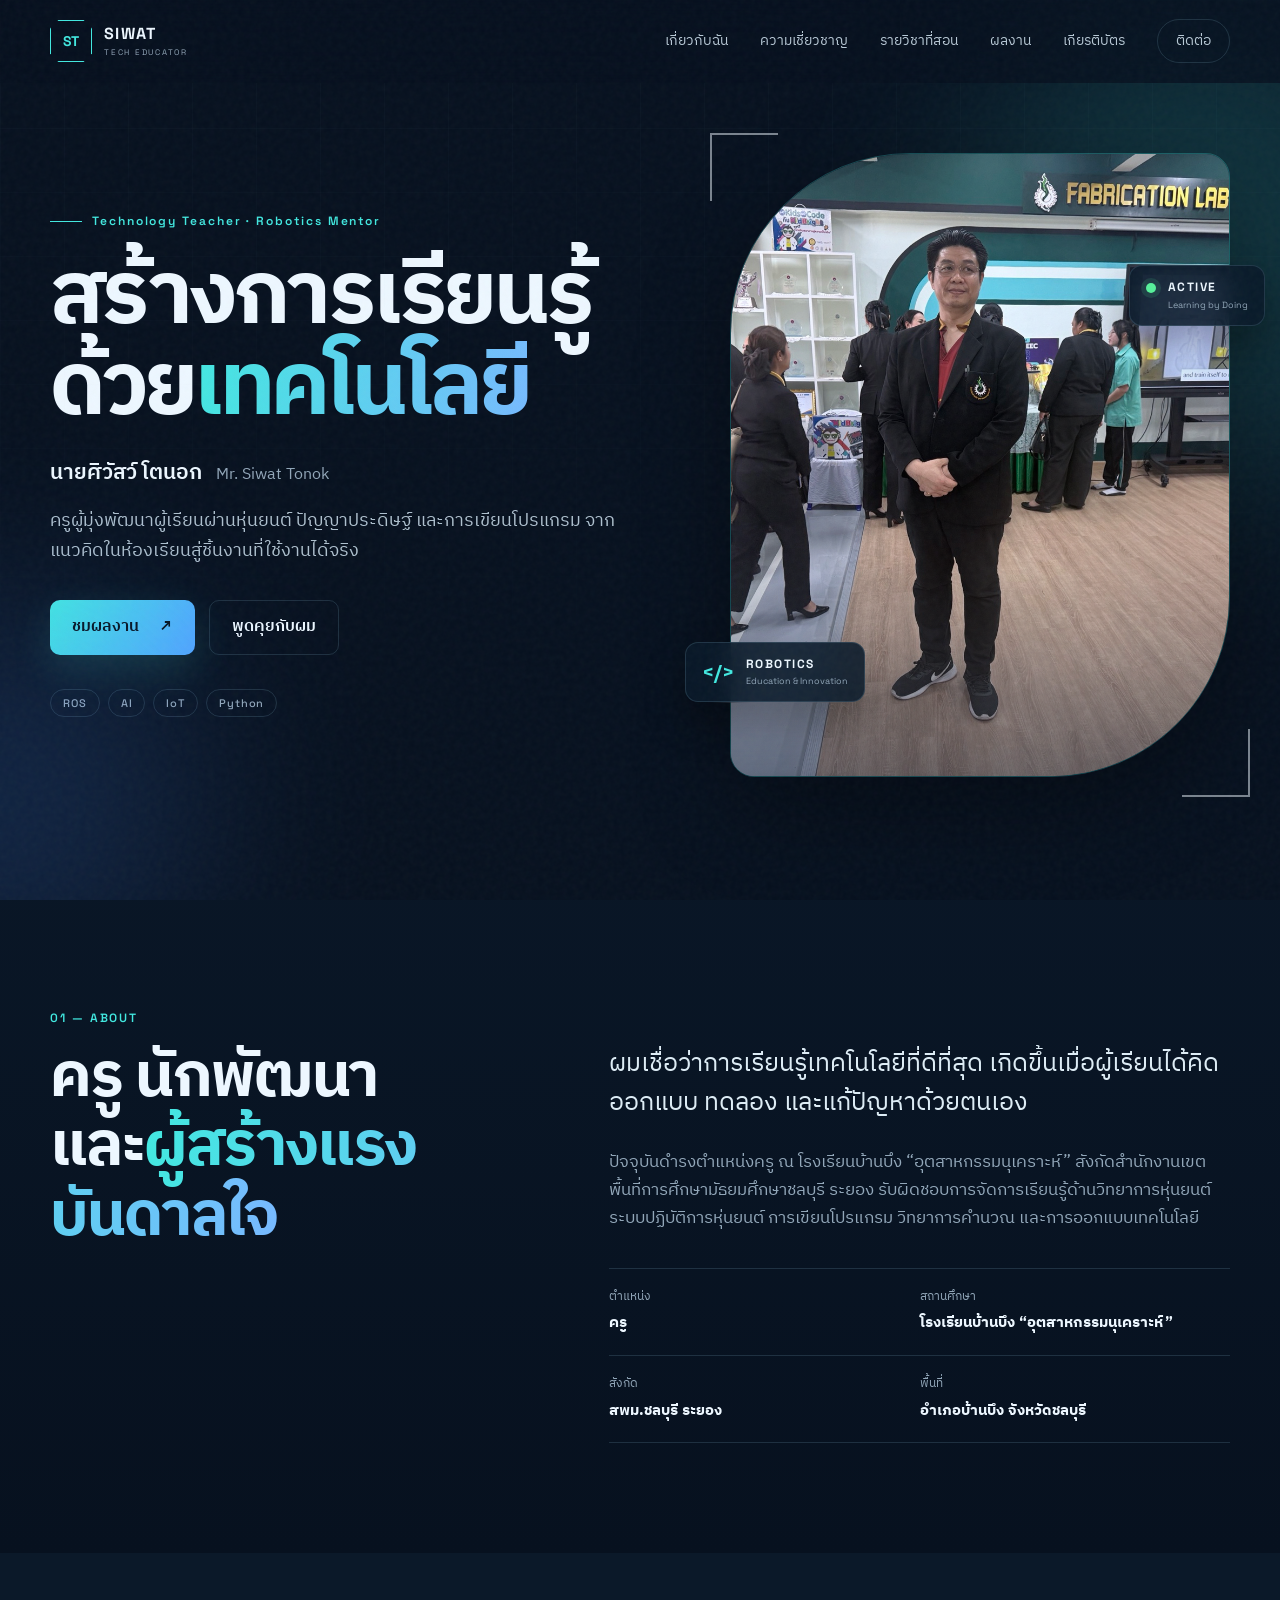
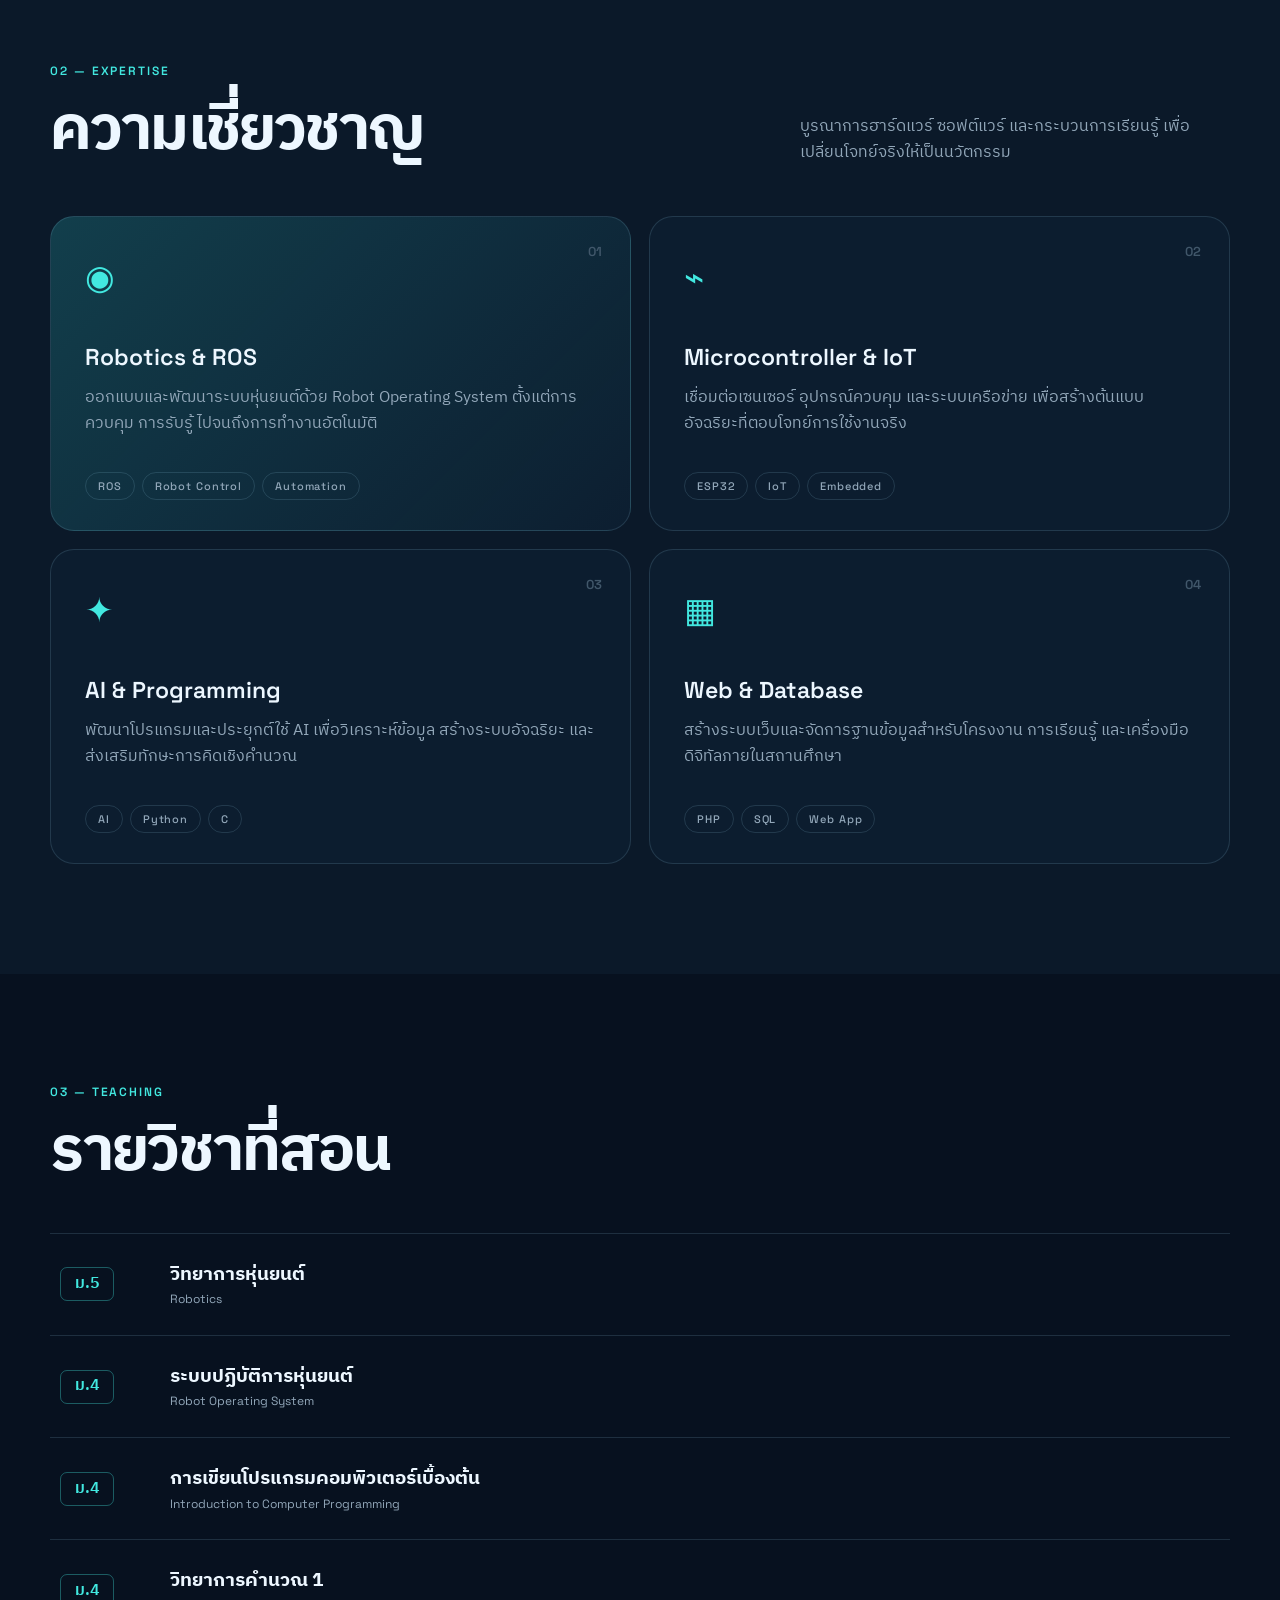
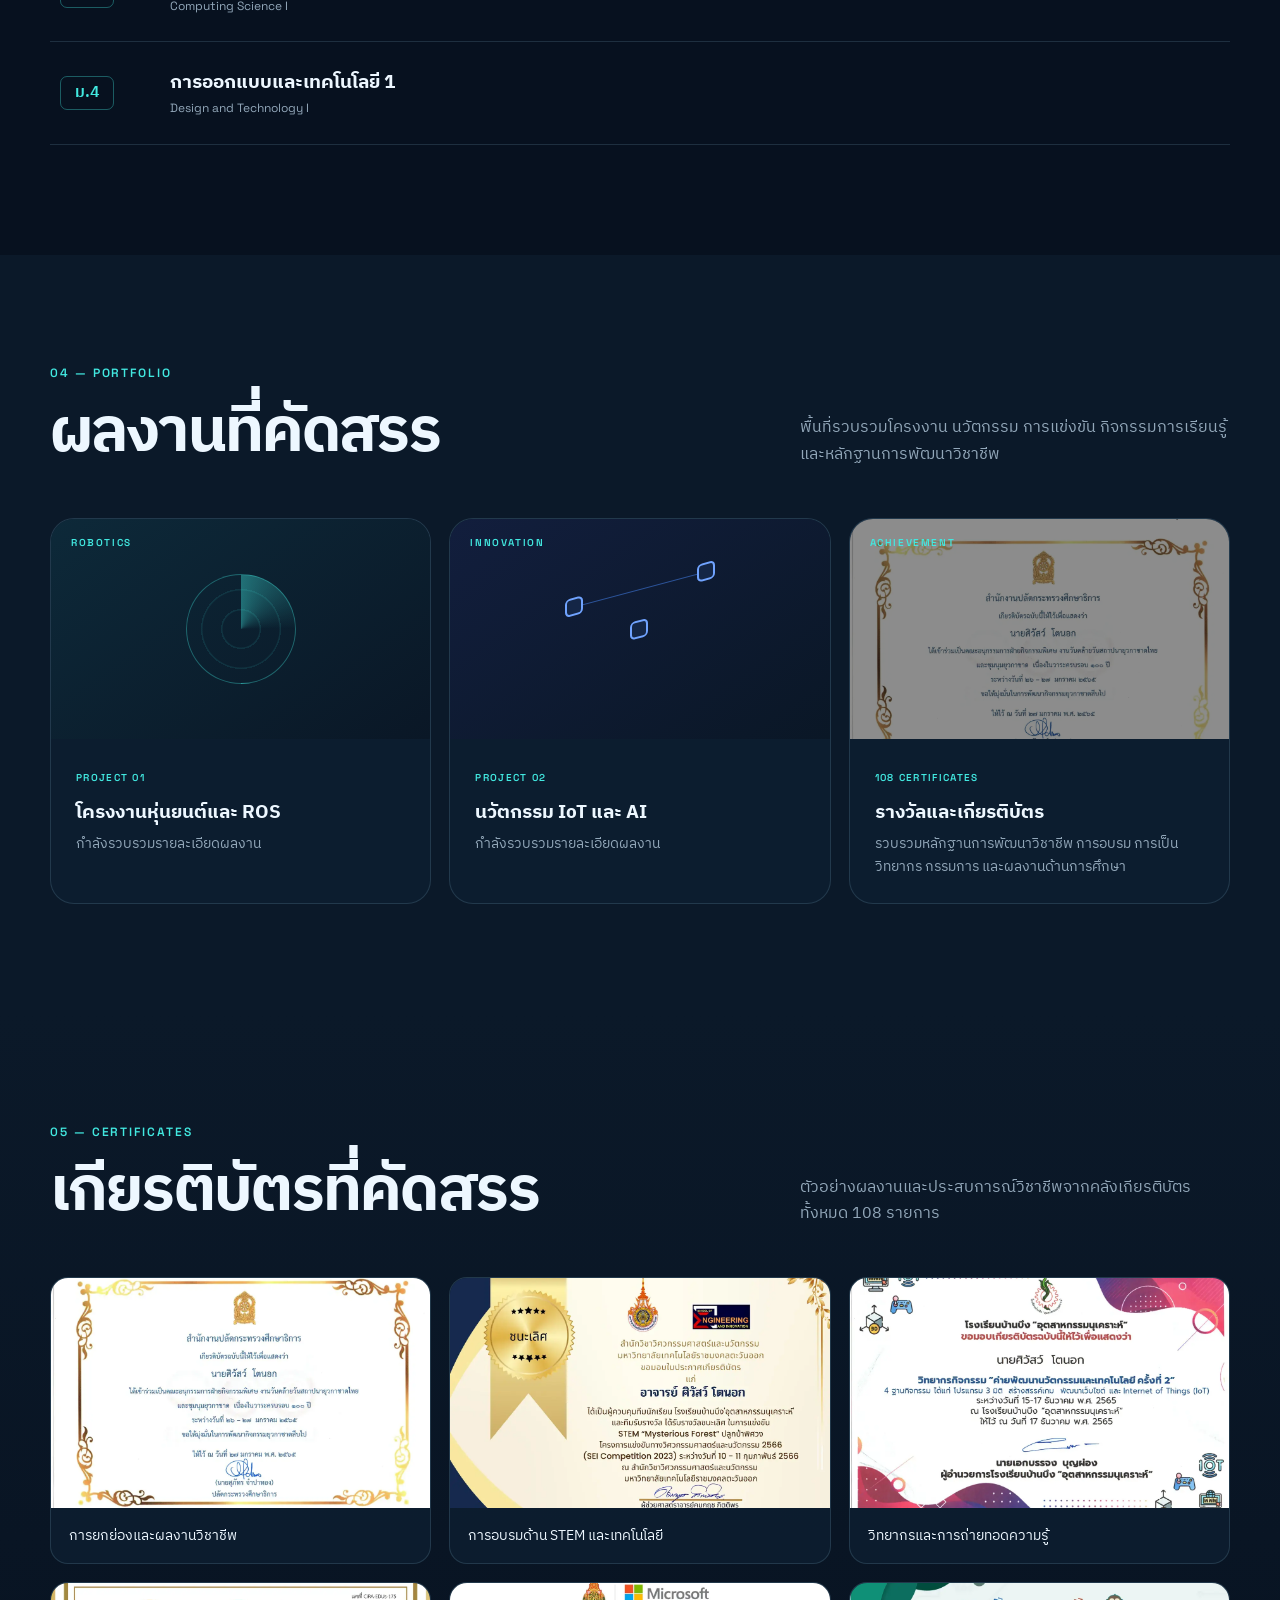
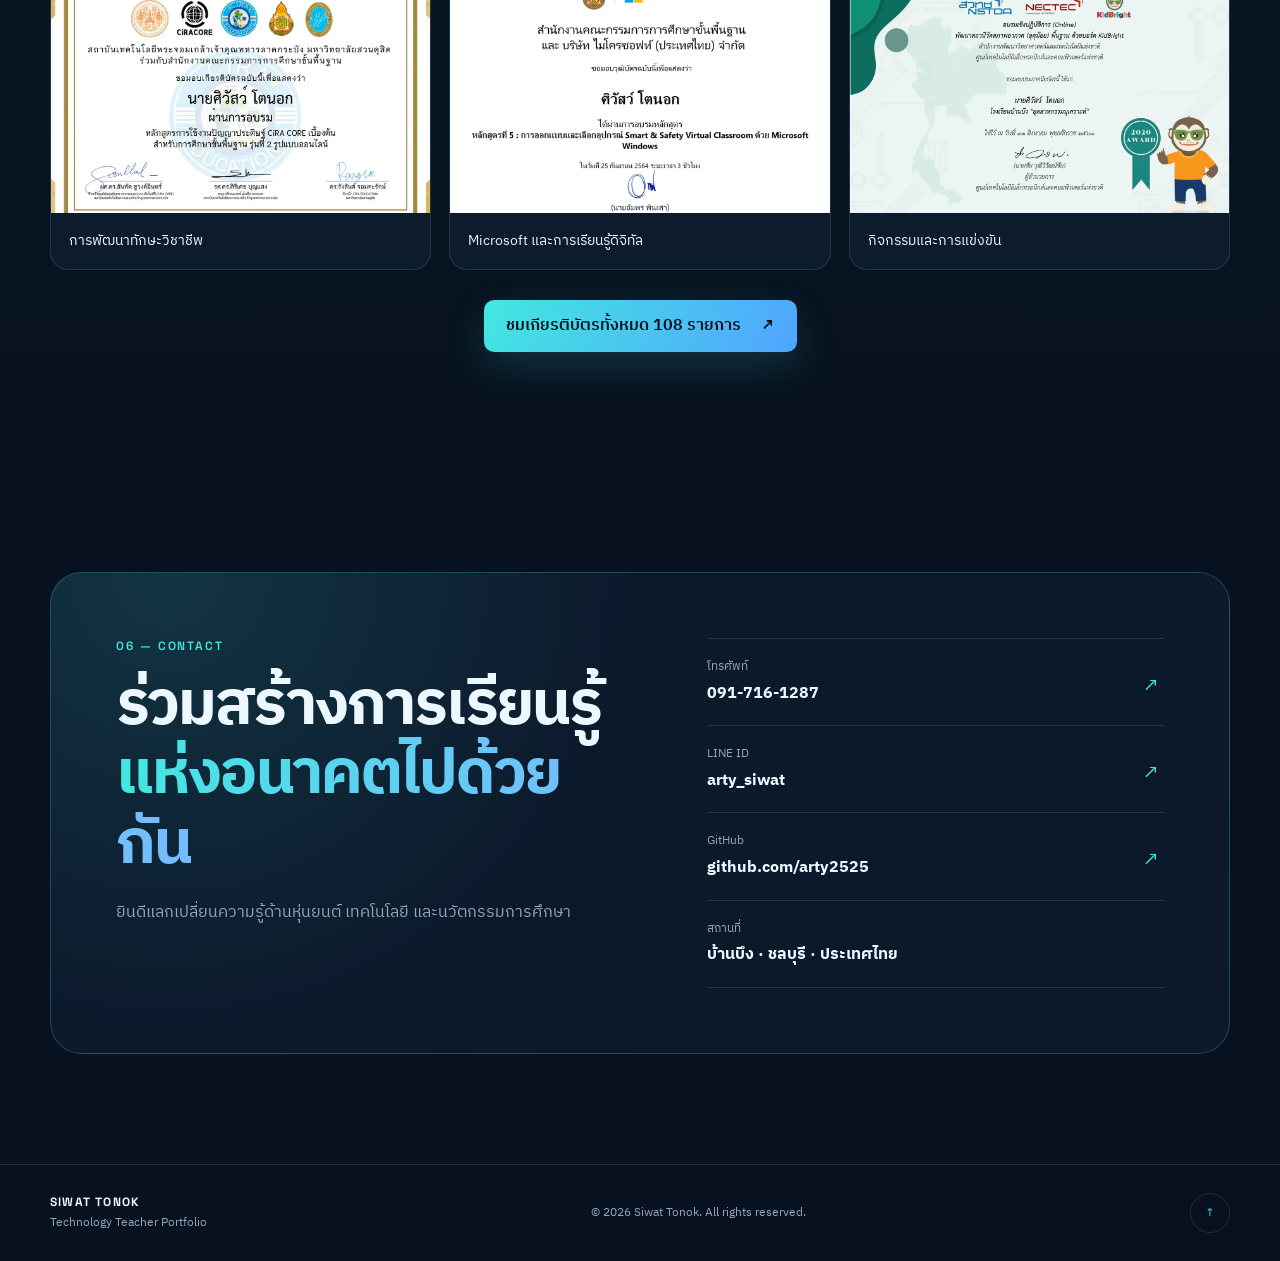
==== index.html @ 939eeabb "แก้ทิศทางเกียรติบัตรรายใบและล้างแคชภาพ" ====
<!doctype html>
<html lang="th">
<head>
  <meta charset="UTF-8">
  <meta name="viewport" content="width=device-width, initial-scale=1.0">
  <meta name="description" content="Portfolio ของนายศิวัสว์ โตนอก ครูผู้เชี่ยวชาญด้านหุ่นยนต์ ROS, Microcontroller, IoT, AI และ Programming">
  <meta name="theme-color" content="#07111f">
  <title>นายศิวัสว์ โตนอก | Technology Teacher Portfolio</title>
  <link rel="icon" href="assets/favicon.svg" type="image/svg+xml">
  <link rel="stylesheet" href="style.css">
</head>
<body>
  <div class="page-noise" aria-hidden="true"></div>
  <header class="site-header" id="top">
    <nav class="nav container" aria-label="เมนูหลัก">
      <a class="brand" href="#top" aria-label="กลับสู่ด้านบน">
        <span class="brand-mark">ST</span>
        <span class="brand-copy"><strong>SIWAT</strong><small>TECH EDUCATOR</small></span>
      </a>
      <button class="menu-toggle" type="button" aria-label="เปิดเมนู" aria-expanded="false">
        <span></span><span></span><span></span>
      </button>
      <div class="nav-links">
        <a href="#about">เกี่ยวกับฉัน</a>
        <a href="#expertise">ความเชี่ยวชาญ</a>
        <a href="#teaching">รายวิชาที่สอน</a>
        <a href="#portfolio">ผลงาน</a>
        <a href="#certificates">เกียรติบัตร</a>
        <a class="nav-cta" href="#contact">ติดต่อ</a>
      </div>
    </nav>
  </header>

  <main>
    <section class="hero section" aria-labelledby="hero-title">
      <div class="hero-grid" aria-hidden="true"></div>
      <div class="orb orb-one" aria-hidden="true"></div>
      <div class="orb orb-two" aria-hidden="true"></div>
      <div class="container hero-layout">
        <div class="hero-copy reveal">
          <p class="eyebrow"><span></span> Technology Teacher · Robotics Mentor</p>
          <h1 id="hero-title">สร้างการเรียนรู้<br>ด้วย<span class="gradient-text">เทคโนโลยี</span></h1>
          <p class="hero-name">นายศิวัสว์ โตนอก <span>Mr. Siwat Tonok</span></p>
          <p class="hero-intro">ครูผู้มุ่งพัฒนาผู้เรียนผ่านหุ่นยนต์ ปัญญาประดิษฐ์ และการเขียนโปรแกรม จากแนวคิดในห้องเรียนสู่ชิ้นงานที่ใช้งานได้จริง</p>
          <div class="hero-actions">
            <a class="button primary" href="#portfolio">ชมผลงาน <span>↗</span></a>
            <a class="button ghost" href="#contact">พูดคุยกับผม</a>
          </div>
          <div class="hero-tags" aria-label="ความเชี่ยวชาญเด่น">
            <span>ROS</span><span>AI</span><span>IoT</span><span>Python</span>
          </div>
        </div>

        <div class="portrait-wrap reveal">
          <div class="portrait-frame">
            <img src="assets/profile.jpeg" alt="นายศิวัสว์ โตนอก ในห้องปฏิบัติการ Fabrication Lab และ Coding Robot">
          </div>
          <div class="floating-card card-top"><span class="pulse"></span><strong>ACTIVE</strong><small>Learning by Doing</small></div>
          <div class="floating-card card-bottom"><span class="code-icon">&lt;/&gt;</span><div><strong>ROBOTICS</strong><small>Education & Innovation</small></div></div>
          <div class="corner corner-one"></div><div class="corner corner-two"></div>
        </div>
      </div>
    </section>

    <section class="about section" id="about">
      <div class="container about-layout">
        <div class="section-heading reveal">
          <p class="section-index">01 — ABOUT</p>
          <h2>ครู นักพัฒนา<br>และ<span class="gradient-text">ผู้สร้างแรงบันดาลใจ</span></h2>
        </div>
        <div class="about-content reveal">
          <p class="lead">ผมเชื่อว่าการเรียนรู้เทคโนโลยีที่ดีที่สุด เกิดขึ้นเมื่อผู้เรียนได้คิด ออกแบบ ทดลอง และแก้ปัญหาด้วยตนเอง</p>
          <p>ปัจจุบันดำรงตำแหน่งครู ณ โรงเรียนบ้านบึง “อุตสาหกรรมนุเคราะห์” สังกัดสำนักงานเขตพื้นที่การศึกษามัธยมศึกษาชลบุรี ระยอง รับผิดชอบการจัดการเรียนรู้ด้านวิทยาการหุ่นยนต์ ระบบปฏิบัติการหุ่นยนต์ การเขียนโปรแกรม วิทยาการคำนวณ และการออกแบบเทคโนโลยี</p>
          <div class="info-grid">
            <div><span>ตำแหน่ง</span><strong>ครู</strong></div>
            <div><span>สถานศึกษา</span><strong>โรงเรียนบ้านบึง “อุตสาหกรรมนุเคราะห์”</strong></div>
            <div><span>สังกัด</span><strong>สพม.ชลบุรี ระยอง</strong></div>
            <div><span>พื้นที่</span><strong>อำเภอบ้านบึง จังหวัดชลบุรี</strong></div>
          </div>
        </div>
      </div>
    </section>

    <section class="expertise section" id="expertise">
      <div class="container">
        <div class="section-heading horizontal reveal">
          <div><p class="section-index">02 — EXPERTISE</p><h2>ความเชี่ยวชาญ</h2></div>
          <p>บูรณาการฮาร์ดแวร์ ซอฟต์แวร์ และกระบวนการเรียนรู้ เพื่อเปลี่ยนโจทย์จริงให้เป็นนวัตกรรม</p>
        </div>
        <div class="skill-grid">
          <article class="skill-card featured reveal"><span class="skill-number">01</span><div class="skill-symbol">◉</div><h3>Robotics & ROS</h3><p>ออกแบบและพัฒนาระบบหุ่นยนต์ด้วย Robot Operating System ตั้งแต่การควบคุม การรับรู้ ไปจนถึงการทำงานอัตโนมัติ</p><div class="skill-list"><span>ROS</span><span>Robot Control</span><span>Automation</span></div></article>
          <article class="skill-card reveal"><span class="skill-number">02</span><div class="skill-symbol">⌁</div><h3>Microcontroller & IoT</h3><p>เชื่อมต่อเซนเซอร์ อุปกรณ์ควบคุม และระบบเครือข่าย เพื่อสร้างต้นแบบอัจฉริยะที่ตอบโจทย์การใช้งานจริง</p><div class="skill-list"><span>ESP32</span><span>IoT</span><span>Embedded</span></div></article>
          <article class="skill-card reveal"><span class="skill-number">03</span><div class="skill-symbol">✦</div><h3>AI & Programming</h3><p>พัฒนาโปรแกรมและประยุกต์ใช้ AI เพื่อวิเคราะห์ข้อมูล สร้างระบบอัจฉริยะ และส่งเสริมทักษะการคิดเชิงคำนวณ</p><div class="skill-list"><span>AI</span><span>Python</span><span>C</span></div></article>
          <article class="skill-card reveal"><span class="skill-number">04</span><div class="skill-symbol">▦</div><h3>Web & Database</h3><p>สร้างระบบเว็บและจัดการฐานข้อมูลสำหรับโครงงาน การเรียนรู้ และเครื่องมือดิจิทัลภายในสถานศึกษา</p><div class="skill-list"><span>PHP</span><span>SQL</span><span>Web App</span></div></article>
        </div>
      </div>
    </section>

    <section class="teaching section" id="teaching">
      <div class="container">
        <div class="section-heading reveal"><p class="section-index">03 — TEACHING</p><h2>รายวิชาที่สอน</h2></div>
        <div class="course-list">
          <article class="course reveal"><span class="course-level">ม.5</span><div><h3>วิทยาการหุ่นยนต์</h3><p>Robotics</p></div><span class="course-arrow">↗</span></article>
          <article class="course reveal"><span class="course-level">ม.4</span><div><h3>ระบบปฏิบัติการหุ่นยนต์</h3><p>Robot Operating System</p></div><span class="course-arrow">↗</span></article>
          <article class="course reveal"><span class="course-level">ม.4</span><div><h3>การเขียนโปรแกรมคอมพิวเตอร์เบื้องต้น</h3><p>Introduction to Computer Programming</p></div><span class="course-arrow">↗</span></article>
          <article class="course reveal"><span class="course-level">ม.4</span><div><h3>วิทยาการคำนวณ 1</h3><p>Computing Science I</p></div><span class="course-arrow">↗</span></article>
          <article class="course reveal"><span class="course-level">ม.4</span><div><h3>การออกแบบและเทคโนโลยี 1</h3><p>Design and Technology I</p></div><span class="course-arrow">↗</span></article>
        </div>
      </div>
    </section>

    <section class="portfolio section" id="portfolio">
      <div class="container">
        <div class="section-heading horizontal reveal">
          <div><p class="section-index">04 — PORTFOLIO</p><h2>ผลงานที่คัดสรร</h2></div>
          <p>พื้นที่รวบรวมโครงงาน นวัตกรรม การแข่งขัน กิจกรรมการเรียนรู้ และหลักฐานการพัฒนาวิชาชีพ</p>
        </div>
        <div class="placeholder-grid">
          <article class="project-placeholder reveal"><div class="placeholder-visual"><span>ROBOTICS</span><div class="radar"></div></div><div class="project-meta"><span>PROJECT 01</span><h3>โครงงานหุ่นยนต์และ ROS</h3><p>กำลังรวบรวมรายละเอียดผลงาน</p></div></article>
          <article class="project-placeholder reveal"><div class="placeholder-visual visual-two"><span>INNOVATION</span><div class="nodes"><i></i><i></i><i></i></div></div><div class="project-meta"><span>PROJECT 02</span><h3>นวัตกรรม IoT และ AI</h3><p>กำลังรวบรวมรายละเอียดผลงาน</p></div></article>
          <a class="project-placeholder certificate-project reveal" href="certificates.html"><div class="placeholder-visual visual-three"><img src="assets/certificates/cert-001.webp?v=20260915-2" alt="ตัวอย่างเกียรติบัตรของนายศิวัสว์ โตนอก"><span>ACHIEVEMENT</span></div><div class="project-meta"><span>108 CERTIFICATES</span><h3>รางวัลและเกียรติบัตร</h3><p>รวบรวมหลักฐานการพัฒนาวิชาชีพ การอบรม การเป็นวิทยากร กรรมการ และผลงานด้านการศึกษา</p></div></a>
        </div>
      </div>
    </section>

    <section class="cert-preview section" id="certificates">
      <div class="container">
        <div class="section-heading horizontal reveal">
          <div><p class="section-index">05 — CERTIFICATES</p><h2>เกียรติบัตรที่คัดสรร</h2></div>
          <p>ตัวอย่างผลงานและประสบการณ์วิชาชีพจากคลังเกียรติบัตรทั้งหมด 108 รายการ</p>
        </div>
        <div class="cert-preview-grid">
          <a class="cert-preview-card reveal" href="certificates.html#cert-001"><img src="assets/certificates/cert-001.webp?v=20260915-2" loading="lazy" alt="เกียรติบัตรรายการที่ 1"><span>การยกย่องและผลงานวิชาชีพ</span></a>
          <a class="cert-preview-card reveal" href="certificates.html#cert-014"><img src="assets/certificates/cert-014.webp?v=20260915-2" loading="lazy" alt="เกียรติบัตรรายการที่ 14"><span>การอบรมด้าน STEM และเทคโนโลยี</span></a>
          <a class="cert-preview-card reveal" href="certificates.html#cert-018"><img src="assets/certificates/cert-018.webp?v=20260915-2" loading="lazy" alt="เกียรติบัตรรายการที่ 18"><span>วิทยากรและการถ่ายทอดความรู้</span></a>
          <a class="cert-preview-card reveal" href="certificates.html#cert-028"><img src="assets/certificates/cert-028.webp?v=20260915-2" loading="lazy" alt="เกียรติบัตรรายการที่ 28"><span>การพัฒนาทักษะวิชาชีพ</span></a>
          <a class="cert-preview-card reveal" href="certificates.html#cert-040"><img src="assets/certificates/cert-040.webp?v=20260915-2" loading="lazy" alt="เกียรติบัตรรายการที่ 40"><span>Microsoft และการเรียนรู้ดิจิทัล</span></a>
          <a class="cert-preview-card reveal" href="certificates.html#cert-067"><img src="assets/certificates/cert-067.webp?v=20260915-2" loading="lazy" alt="เกียรติบัตรรายการที่ 67"><span>กิจกรรมและการแข่งขัน</span></a>
        </div>
        <div class="cert-preview-action reveal"><a class="button primary" href="certificates.html">ชมเกียรติบัตรทั้งหมด 108 รายการ <span>↗</span></a></div>
      </div>
    </section>

    <section class="contact section" id="contact">
      <div class="container contact-card reveal">
        <div class="contact-copy"><p class="section-index">06 — CONTACT</p><h2>ร่วมสร้างการเรียนรู้<br><span class="gradient-text">แห่งอนาคตไปด้วยกัน</span></h2><p>ยินดีแลกเปลี่ยนความรู้ด้านหุ่นยนต์ เทคโนโลยี และนวัตกรรมการศึกษา</p></div>
        <div class="contact-links">
          <a href="tel:+66917161287"><span>โทรศัพท์</span><strong>091-716-1287</strong><i>↗</i></a>
          <a href="https://line.me/ti/p/~arty_siwat" target="_blank" rel="noopener"><span>LINE ID</span><strong>arty_siwat</strong><i>↗</i></a>
          <a href="https://github.com/arty2525" target="_blank" rel="noopener"><span>GitHub</span><strong>github.com/arty2525</strong><i>↗</i></a>
          <div class="location"><span>สถานที่</span><strong>บ้านบึง · ชลบุรี · ประเทศไทย</strong></div>
        </div>
      </div>
    </section>
  </main>

  <footer>
    <div class="container footer-content"><div><strong>SIWAT TONOK</strong><span>Technology Teacher Portfolio</span></div><p>© <span id="year"></span> Siwat Tonok. All rights reserved.</p><a href="#top" aria-label="กลับสู่ด้านบน">↑</a></div>
  </footer>
  <script src="script.js"></script>
</body>
</html>
---- style.css ----
@import url('https://fonts.googleapis.com/css2?family=IBM+Plex+Sans+Thai:wght@300;400;500;600;700&family=Space+Grotesk:wght@500;600;700&display=swap');

:root{--bg:#07111f;--bg-soft:#0b1929;--panel:#0e2033;--text:#edf7ff;--muted:#92a7b9;--cyan:#42e8e0;--blue:#4b8cff;--line:rgba(151,205,229,.16);--max:1180px;--radius:24px}
*{box-sizing:border-box;margin:0;padding:0}html{scroll-behavior:smooth;scroll-padding-top:90px}body{font-family:"IBM Plex Sans Thai",sans-serif;background:var(--bg);color:var(--text);line-height:1.65;overflow-x:hidden}a{color:inherit;text-decoration:none}img{max-width:100%;display:block}.container{width:min(calc(100% - 40px),var(--max));margin-inline:auto}.section{padding:110px 0;position:relative}.page-noise{position:fixed;inset:0;pointer-events:none;opacity:.035;z-index:20;background-image:url("data:image/svg+xml,%3Csvg viewBox='0 0 180 180' xmlns='http://www.w3.org/2000/svg'%3E%3Cfilter id='n'%3E%3CfeTurbulence type='fractalNoise' baseFrequency='.85' numOctaves='3' stitchTiles='stitch'/%3E%3C/filter%3E%3Crect width='100%25' height='100%25' filter='url(%23n)'/%3E%3C/svg%3E")}
.site-header{position:fixed;inset:0 0 auto;z-index:10;background:rgba(7,17,31,.76);backdrop-filter:blur(18px);border-bottom:1px solid transparent;transition:.3s}.site-header.scrolled{border-color:var(--line);box-shadow:0 10px 40px rgba(0,0,0,.18)}.nav{height:82px;display:flex;align-items:center;justify-content:space-between}.brand{display:flex;align-items:center;gap:12px}.brand-mark{display:grid;place-items:center;width:42px;height:42px;border:1px solid var(--cyan);clip-path:polygon(20% 0,80% 0,100% 20%,100% 80%,80% 100%,20% 100%,0 80%,0 20%);font:700 14px "Space Grotesk";color:var(--cyan)}.brand-copy{display:flex;flex-direction:column;font-family:"Space Grotesk";line-height:1.05;letter-spacing:.08em}.brand-copy small{font-size:8px;color:var(--muted);letter-spacing:.22em;margin-top:5px}.nav-links{display:flex;align-items:center;gap:32px;font-size:14px}.nav-links a{color:#b8c9d6;transition:.25s}.nav-links a:hover{color:var(--cyan)}.nav-cta{border:1px solid var(--line);padding:9px 18px;border-radius:999px}.menu-toggle{display:none;background:none;border:0;width:40px;height:40px;padding:8px;cursor:pointer}.menu-toggle span{display:block;height:2px;background:var(--text);margin:5px;transition:.25s}
.hero{min-height:100vh;display:flex;align-items:center;padding-top:140px;overflow:hidden}.hero-grid{position:absolute;inset:0;opacity:.16;background-image:linear-gradient(var(--line) 1px,transparent 1px),linear-gradient(90deg,var(--line) 1px,transparent 1px);background-size:64px 64px;mask-image:linear-gradient(to bottom,#000,transparent 85%)}.orb{position:absolute;border-radius:50%;filter:blur(100px);opacity:.16}.orb-one{width:480px;height:480px;background:var(--cyan);right:-170px;top:0}.orb-two{width:400px;height:400px;background:var(--blue);left:-200px;bottom:-100px}.hero-layout{display:grid;grid-template-columns:1.05fr .95fr;align-items:center;gap:80px}.eyebrow,.section-index{font:600 12px "Space Grotesk";letter-spacing:.16em;color:var(--cyan)}.eyebrow{display:flex;align-items:center;gap:10px;margin-bottom:24px}.eyebrow span{width:32px;height:1px;background:var(--cyan)}h1{font-size:clamp(48px,7vw,88px);line-height:1.03;letter-spacing:-.04em;margin-bottom:22px}h2{font-size:clamp(36px,5vw,62px);line-height:1.12;letter-spacing:-.03em}.gradient-text{background:linear-gradient(100deg,var(--cyan),#78b9ff);-webkit-background-clip:text;background-clip:text;color:transparent}.hero-name{font-size:21px;font-weight:600;margin-bottom:16px}.hero-name span{color:var(--muted);font-weight:400;font-size:16px;margin-left:9px}.hero-intro{max-width:610px;color:#afc1cf;font-size:18px}.hero-actions{display:flex;gap:14px;margin:34px 0}.button{display:inline-flex;align-items:center;justify-content:center;gap:20px;padding:13px 22px;border-radius:10px;font-weight:600;transition:.25s}.button.primary{background:linear-gradient(120deg,var(--cyan),#51a4ff);color:#04111c;box-shadow:0 14px 40px rgba(66,232,224,.16)}.button.primary:hover{transform:translateY(-2px);box-shadow:0 18px 48px rgba(66,232,224,.25)}.button.ghost{border:1px solid var(--line)}.button.ghost:hover{border-color:var(--cyan);color:var(--cyan)}.hero-tags{display:flex;gap:8px;flex-wrap:wrap}.hero-tags span,.skill-list span{border:1px solid var(--line);border-radius:999px;color:var(--muted);font:500 11px "Space Grotesk";letter-spacing:.08em;padding:6px 12px}.portrait-wrap{position:relative;width:min(100%,500px);justify-self:end}.portrait-frame{position:relative;border-radius:180px 24px 180px 24px;overflow:hidden;border:1px solid rgba(66,232,224,.25);box-shadow:0 30px 90px rgba(0,0,0,.35)}.portrait-frame:after{content:"";position:absolute;inset:0;background:linear-gradient(180deg,transparent 55%,rgba(7,17,31,.55))}.portrait-frame img{width:100%;aspect-ratio:4/5;object-fit:cover;object-position:54% center}.floating-card{position:absolute;background:rgba(10,26,42,.88);backdrop-filter:blur(12px);border:1px solid var(--line);padding:12px 16px;border-radius:13px;box-shadow:0 20px 40px rgba(0,0,0,.3);font-family:"Space Grotesk"}.floating-card strong,.floating-card small{display:block}.floating-card strong{font-size:12px;letter-spacing:.12em}.floating-card small{font-size:9px;color:var(--muted)}.card-top{top:18%;right:-35px;padding-left:38px}.pulse{position:absolute;left:16px;top:17px;width:10px;height:10px;border-radius:50%;background:#56f19a;box-shadow:0 0 0 5px rgba(86,241,154,.12)}.card-bottom{bottom:12%;left:-45px;display:flex;align-items:center;gap:12px}.code-icon{color:var(--cyan);font:700 20px "Space Grotesk"}.corner{position:absolute;width:68px;height:68px;border-color:var(--cyan);opacity:.5}.corner-one{left:-20px;top:-20px;border-left:2px solid;border-top:2px solid}.corner-two{right:-20px;bottom:-20px;border-right:2px solid;border-bottom:2px solid}
.about{background:linear-gradient(180deg,rgba(14,32,51,.35),transparent)}.about-layout{display:grid;grid-template-columns:.85fr 1.15fr;gap:100px}.section-index{margin-bottom:18px}.about-content{padding-top:35px}.about-content .lead{font-size:25px;line-height:1.55;color:#ddecf5;margin-bottom:25px}.about-content>p:not(.lead){color:var(--muted);font-size:17px}.info-grid{display:grid;grid-template-columns:1fr 1fr;border-top:1px solid var(--line);margin-top:36px}.info-grid div{padding:18px 15px 18px 0;border-bottom:1px solid var(--line)}.info-grid span,.contact-links span{display:block;color:var(--muted);font-size:12px;margin-bottom:4px}.info-grid strong{font-size:15px}
.expertise{background:var(--bg-soft)}.section-heading.horizontal{display:flex;justify-content:space-between;align-items:end;margin-bottom:50px}.section-heading.horizontal>p{max-width:430px;color:var(--muted)}.skill-grid{display:grid;grid-template-columns:repeat(2,1fr);gap:18px}.skill-card{position:relative;min-height:315px;padding:34px;background:rgba(14,32,51,.7);border:1px solid var(--line);border-radius:var(--radius);overflow:hidden;transition:.35s}.skill-card:hover{transform:translateY(-5px);border-color:rgba(66,232,224,.5)}.skill-card.featured{background:linear-gradient(135deg,rgba(20,72,85,.8),rgba(14,32,51,.75))}.skill-card:after{content:"";position:absolute;width:150px;height:150px;background:var(--cyan);filter:blur(90px);opacity:0;right:-40px;bottom:-40px;transition:.4s}.skill-card:hover:after{opacity:.15}.skill-number{position:absolute;right:28px;top:26px;color:#41576a;font:600 13px "Space Grotesk"}.skill-symbol{color:var(--cyan);font-size:34px;margin-bottom:34px}.skill-card h3{font:600 23px "Space Grotesk";margin-bottom:13px}.skill-card p{color:var(--muted);max-width:510px}.skill-list{position:absolute;left:34px;bottom:30px;display:flex;gap:7px}
.teaching .section-heading{margin-bottom:45px}.course-list{border-top:1px solid var(--line)}.course{display:grid;grid-template-columns:90px 1fr 40px;align-items:center;gap:20px;padding:25px 10px;border-bottom:1px solid var(--line);transition:.3s}.course:hover{background:linear-gradient(90deg,rgba(66,232,224,.06),transparent);padding-left:20px}.course-level{display:grid;place-items:center;width:54px;height:34px;border:1px solid rgba(66,232,224,.35);color:var(--cyan);border-radius:7px;font-weight:600}.course h3{font-size:19px}.course p{font-size:12px;color:var(--muted);font-family:"Space Grotesk"}.course-arrow{font-size:22px;color:var(--cyan);opacity:0;transform:translate(-8px,8px);transition:.3s}.course:hover .course-arrow{opacity:1;transform:none}
.portfolio{background:var(--bg-soft)}.placeholder-grid{display:grid;grid-template-columns:repeat(3,1fr);gap:18px}.project-placeholder{border:1px solid var(--line);border-radius:var(--radius);overflow:hidden;background:rgba(14,32,51,.7);transition:.35s}.project-placeholder:hover{transform:translateY(-5px);border-color:rgba(66,232,224,.4)}.placeholder-visual{height:220px;position:relative;display:grid;place-items:center;background:linear-gradient(145deg,#0d2939,#0a1726);overflow:hidden}.placeholder-visual>span{position:absolute;left:20px;top:17px;font:600 10px "Space Grotesk";letter-spacing:.16em;color:var(--cyan)}.radar{width:110px;height:110px;border:1px solid rgba(66,232,224,.35);border-radius:50%;background:repeating-radial-gradient(circle,transparent 0 18px,rgba(66,232,224,.1) 19px 20px),conic-gradient(from 0deg,rgba(66,232,224,.4),transparent 25%)}.visual-two{background:linear-gradient(145deg,#121e3d,#0a1726)}.nodes{position:relative;width:150px;height:80px;border-top:1px solid rgba(75,140,255,.5);transform:skewY(-15deg)}.nodes i{position:absolute;width:18px;height:18px;border:2px solid #70a3ff;background:#142646;border-radius:5px}.nodes i:nth-child(1){left:0;top:-10px}.nodes i:nth-child(2){left:65px;top:30px}.nodes i:nth-child(3){right:0;top:-10px}.visual-three{background:linear-gradient(145deg,#16253a,#0a1726)}.trophy{font:300 100px "Space Grotesk";color:rgba(66,232,224,.5)}.project-meta{padding:25px}.project-meta>span{font:600 10px "Space Grotesk";color:var(--cyan);letter-spacing:.13em}.project-meta h3{font-size:19px;margin:7px 0 3px}.project-meta p{font-size:14px;color:var(--muted)}
.contact-card{padding:65px;border:1px solid rgba(66,232,224,.25);border-radius:32px;background:radial-gradient(circle at 10% 0,rgba(66,232,224,.13),transparent 40%),rgba(14,32,51,.65);display:grid;grid-template-columns:1.05fr .95fr;gap:85px}.contact-copy p:last-child{margin-top:20px;color:var(--muted);max-width:480px}.contact-links{border-top:1px solid var(--line)}.contact-links a,.location{display:grid;grid-template-columns:1fr auto;position:relative;padding:18px 38px 18px 0;border-bottom:1px solid var(--line)}.contact-links a span,.location span{grid-column:1}.contact-links a strong,.location strong{grid-column:1}.contact-links i{position:absolute;right:5px;top:31px;font-style:normal;color:var(--cyan);font-size:20px;transition:.25s}.contact-links a:hover i{transform:translate(4px,-4px)}footer{border-top:1px solid var(--line);padding:28px 0}.footer-content{display:flex;justify-content:space-between;align-items:center;color:var(--muted);font-size:12px}.footer-content>div{display:flex;flex-direction:column}.footer-content strong{color:var(--text);font-family:"Space Grotesk";letter-spacing:.1em}.footer-content a{display:grid;place-items:center;width:40px;height:40px;border:1px solid var(--line);border-radius:50%;color:var(--cyan)}
.reveal{opacity:0;transform:translateY(22px);transition:opacity .75s ease,transform .75s ease}.reveal.visible{opacity:1;transform:none}
@media(max-width:900px){.nav-links{position:absolute;left:20px;right:20px;top:75px;padding:22px;flex-direction:column;align-items:stretch;gap:5px;background:#0b1929;border:1px solid var(--line);border-radius:15px;transform:translateY(-15px);opacity:0;pointer-events:none;transition:.25s}.nav-links.open{opacity:1;transform:none;pointer-events:auto}.nav-links a{padding:10px}.menu-toggle{display:block}.hero-layout,.about-layout,.contact-card{grid-template-columns:1fr}.hero-layout{gap:70px}.portrait-wrap{justify-self:center;width:min(85%,500px)}.about-layout{gap:35px}.section-heading.horizontal{align-items:start;gap:24px}.placeholder-grid{grid-template-columns:1fr 1fr}.contact-card{gap:45px;padding:45px}}
@media(max-width:620px){.container{width:min(calc(100% - 28px),var(--max))}.section{padding:78px 0}.hero{padding-top:120px}.hero-layout{gap:58px}h1{font-size:48px}.hero-name span{display:block;margin:3px 0 0}.hero-intro{font-size:16px}.hero-actions{align-items:stretch;flex-direction:column}.portrait-wrap{width:92%}.card-top{right:-10px}.card-bottom{left:-10px}.section-heading.horizontal{display:block}.section-heading.horizontal>p{margin-top:18px}.skill-grid,.placeholder-grid,.info-grid{grid-template-columns:1fr}.skill-card{min-height:335px}.course{grid-template-columns:66px 1fr;padding-inline:0}.course-arrow{display:none}.course h3{font-size:17px}.contact-card{padding:30px 23px;border-radius:22px}.contact-links strong{font-size:14px}.footer-content{gap:20px;align-items:flex-start;flex-wrap:wrap}.footer-content p{order:3;width:100%}}
@media(prefers-reduced-motion:reduce){html{scroll-behavior:auto}.reveal{opacity:1;transform:none;transition:none}*{animation:none!important;transition:none!important}}

/* Certificates */
.certificate-project{display:block;color:inherit}.certificate-project .placeholder-visual img{width:100%;height:100%;object-fit:cover;filter:saturate(.8) brightness(.55);transition:transform .45s ease,filter .45s ease}.certificate-project:hover .placeholder-visual img{transform:scale(1.035);filter:saturate(1) brightness(.7)}.certificate-project .placeholder-visual>span{z-index:1}.cert-preview{background:linear-gradient(180deg,var(--bg-soft),var(--bg))}.cert-preview-grid{display:grid;grid-template-columns:repeat(3,1fr);gap:18px}.cert-preview-card{display:block;overflow:hidden;border:1px solid var(--line);border-radius:18px;background:rgba(14,32,51,.72);color:var(--text);transition:.3s}.cert-preview-card:hover{transform:translateY(-5px);border-color:rgba(66,232,224,.45)}.cert-preview-card img{display:block;width:100%;height:230px;object-fit:cover;background:#fff}.cert-preview-card span{display:block;padding:16px 18px;font-size:14px}.cert-preview-action{display:flex;justify-content:center;margin-top:30px}

/* Certificates gallery page */
.subpage-main{padding-top:88px}.subpage-hero{padding:82px 0 48px;background:radial-gradient(circle at 85% 15%,rgba(66,232,224,.12),transparent 35%)}.subpage-hero h1{font-size:clamp(42px,7vw,78px);margin:12px 0}.subpage-hero p{max-width:720px;color:var(--muted);font-size:17px}.subpage-actions{display:flex;gap:12px;flex-wrap:wrap;margin-top:28px}.certificate-gallery-section{padding-top:32px}.gallery-toolbar{display:flex;align-items:center;justify-content:space-between;gap:20px;margin-bottom:25px}.gallery-count{color:var(--muted)}.gallery-count strong{color:var(--cyan);font-family:"Space Grotesk";font-size:24px}.certificate-grid{display:grid;grid-template-columns:repeat(4,1fr);gap:16px}.certificate-card{display:block;overflow:hidden;border:1px solid var(--line);border-radius:15px;background:rgba(14,32,51,.74);color:var(--text);transition:.25s;cursor:zoom-in}.certificate-card:hover{transform:translateY(-4px);border-color:rgba(66,232,224,.42)}.certificate-card img{display:block;width:100%;aspect-ratio:4/3;object-fit:cover;background:#f7f7f7}.certificate-card span{display:flex;align-items:center;justify-content:space-between;padding:13px 14px;font:600 12px "Space Grotesk";letter-spacing:.06em;color:var(--muted)}.certificate-card span i{font-style:normal;color:var(--cyan)}.certificate-card.is-hidden{display:none}.load-more-wrap{display:flex;justify-content:center;margin-top:34px}.certificate-modal{position:fixed;inset:0;z-index:1000;display:none;place-items:center;padding:24px;background:rgba(1,7,13,.92);backdrop-filter:blur(8px)}.certificate-modal.open{display:grid}.certificate-modal img{max-width:min(1200px,94vw);max-height:86vh;object-fit:contain;background:#fff;border-radius:10px;box-shadow:0 25px 80px rgba(0,0,0,.5)}.modal-close{position:fixed;right:22px;top:18px;width:46px;height:46px;border:1px solid rgba(255,255,255,.2);border-radius:50%;background:#102438;color:#fff;font-size:26px;cursor:pointer}.modal-caption{position:fixed;left:50%;bottom:18px;transform:translateX(-50%);padding:8px 14px;border-radius:99px;background:#102438;color:#fff;font-size:13px;white-space:nowrap}
@media(max-width:900px){.cert-preview-grid{grid-template-columns:repeat(2,1fr)}.certificate-grid{grid-template-columns:repeat(3,1fr)}}
@media(max-width:620px){.cert-preview-grid{grid-template-columns:1fr 1fr;gap:10px}.cert-preview-card img{height:155px}.cert-preview-card span{padding:12px;font-size:12px}.subpage-hero{padding-top:62px}.subpage-actions{flex-direction:column}.subpage-actions .button{text-align:center}.gallery-toolbar{align-items:flex-start;flex-direction:column}.certificate-grid{grid-template-columns:repeat(2,1fr);gap:10px}.certificate-card span{padding:10px;font-size:10px}.certificate-modal{padding:10px}.certificate-modal img{max-width:97vw;max-height:82vh}}
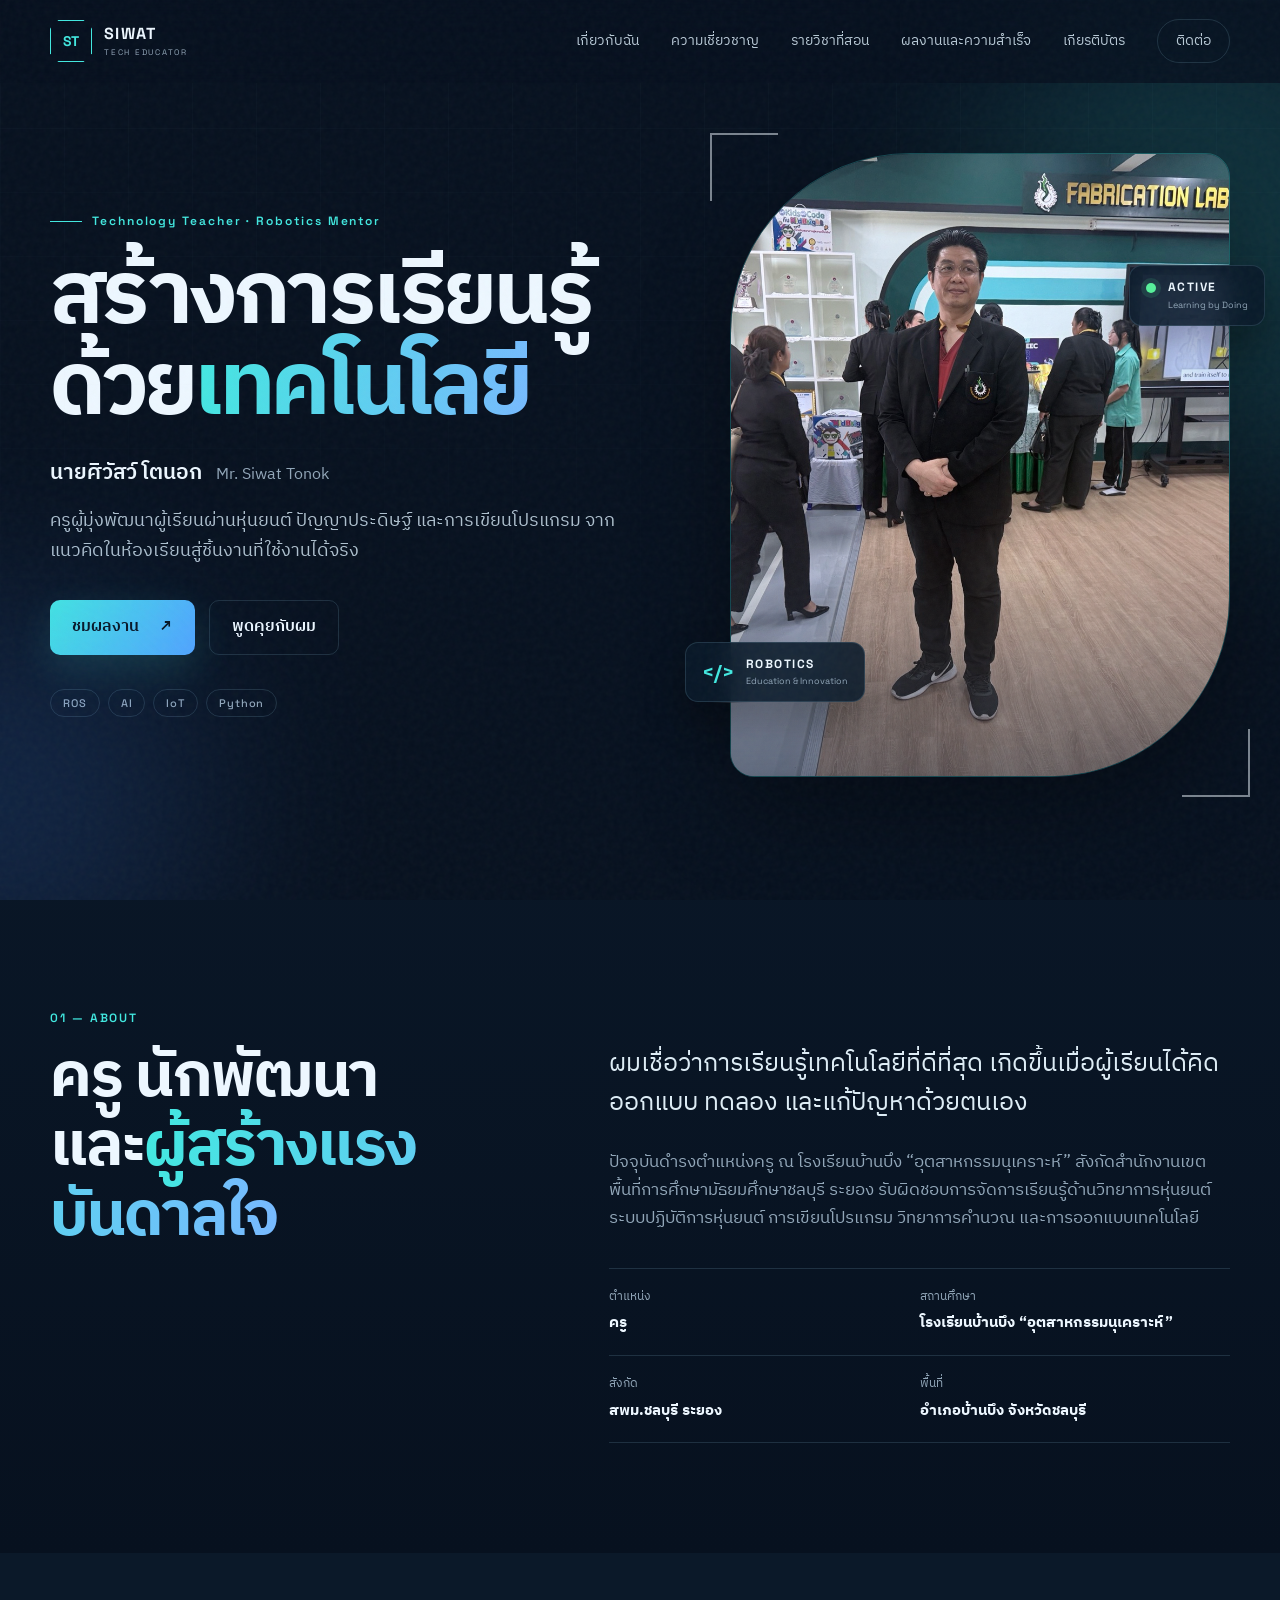
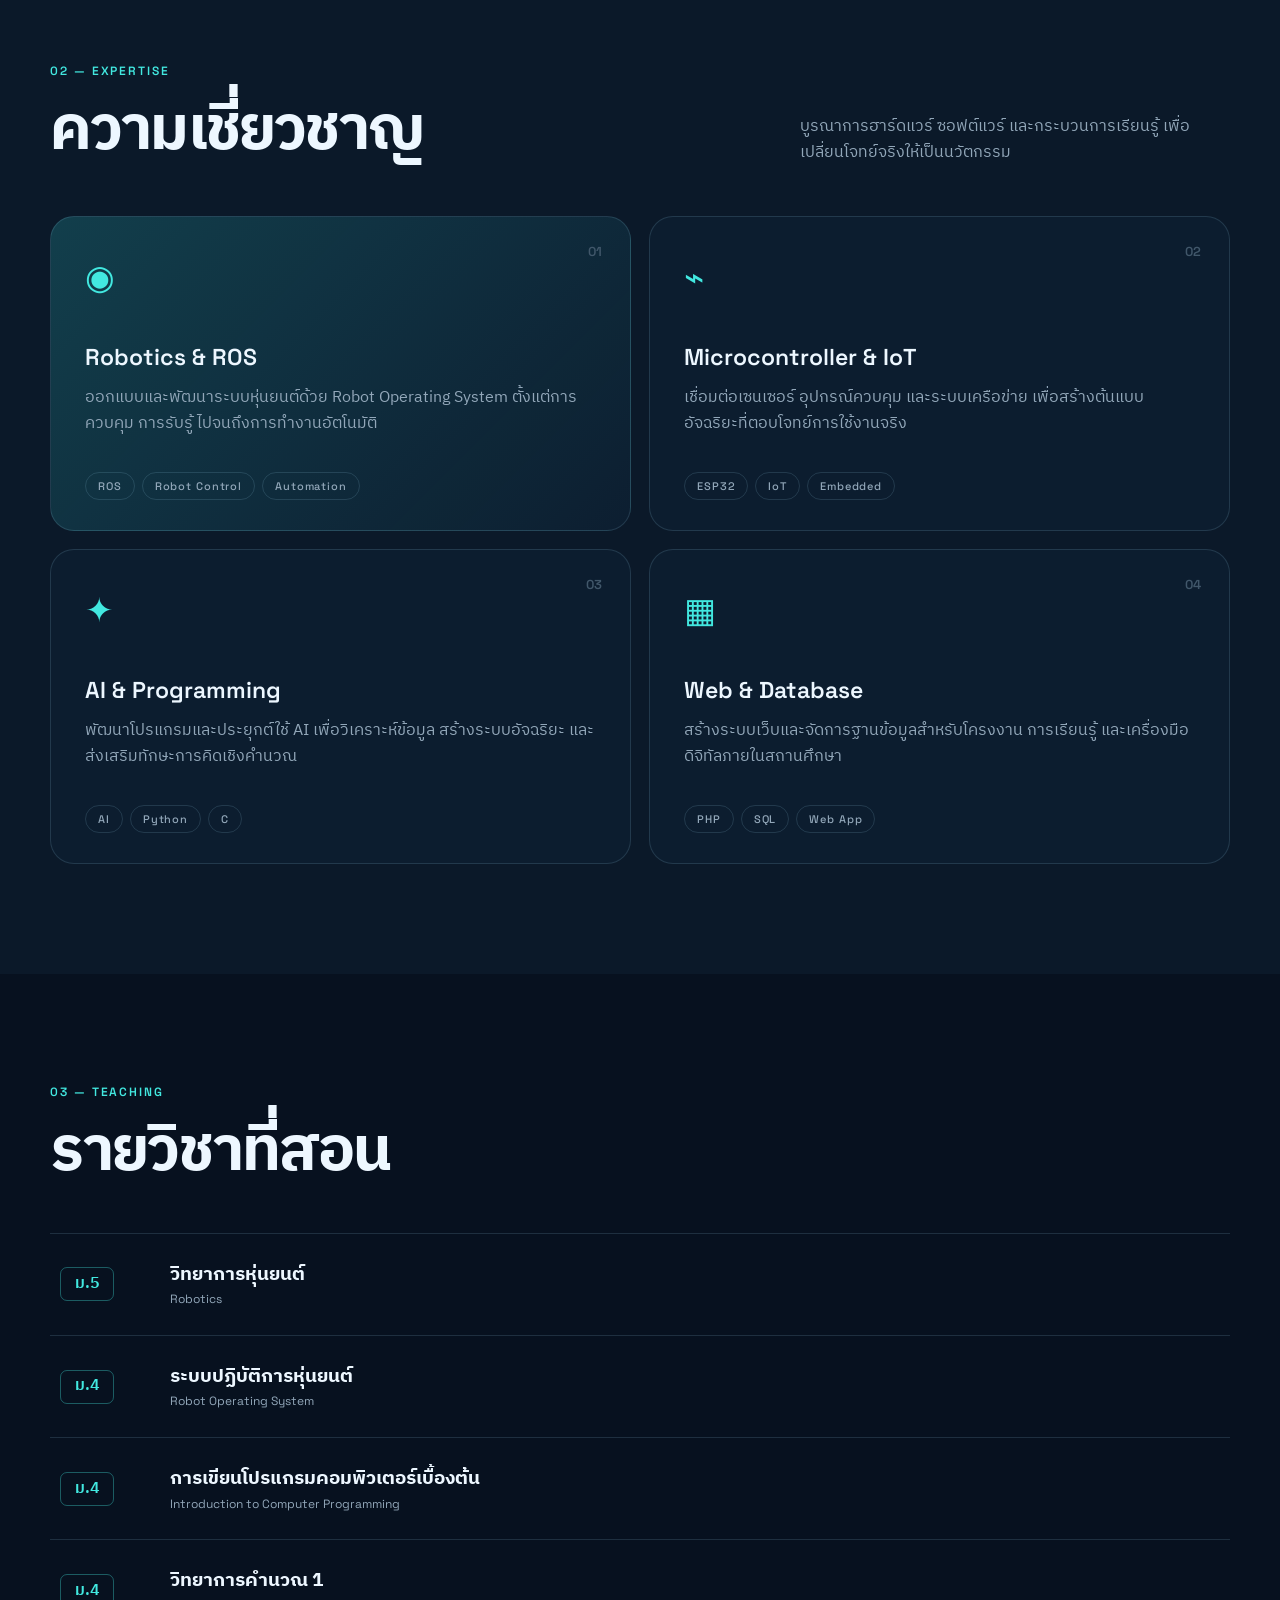
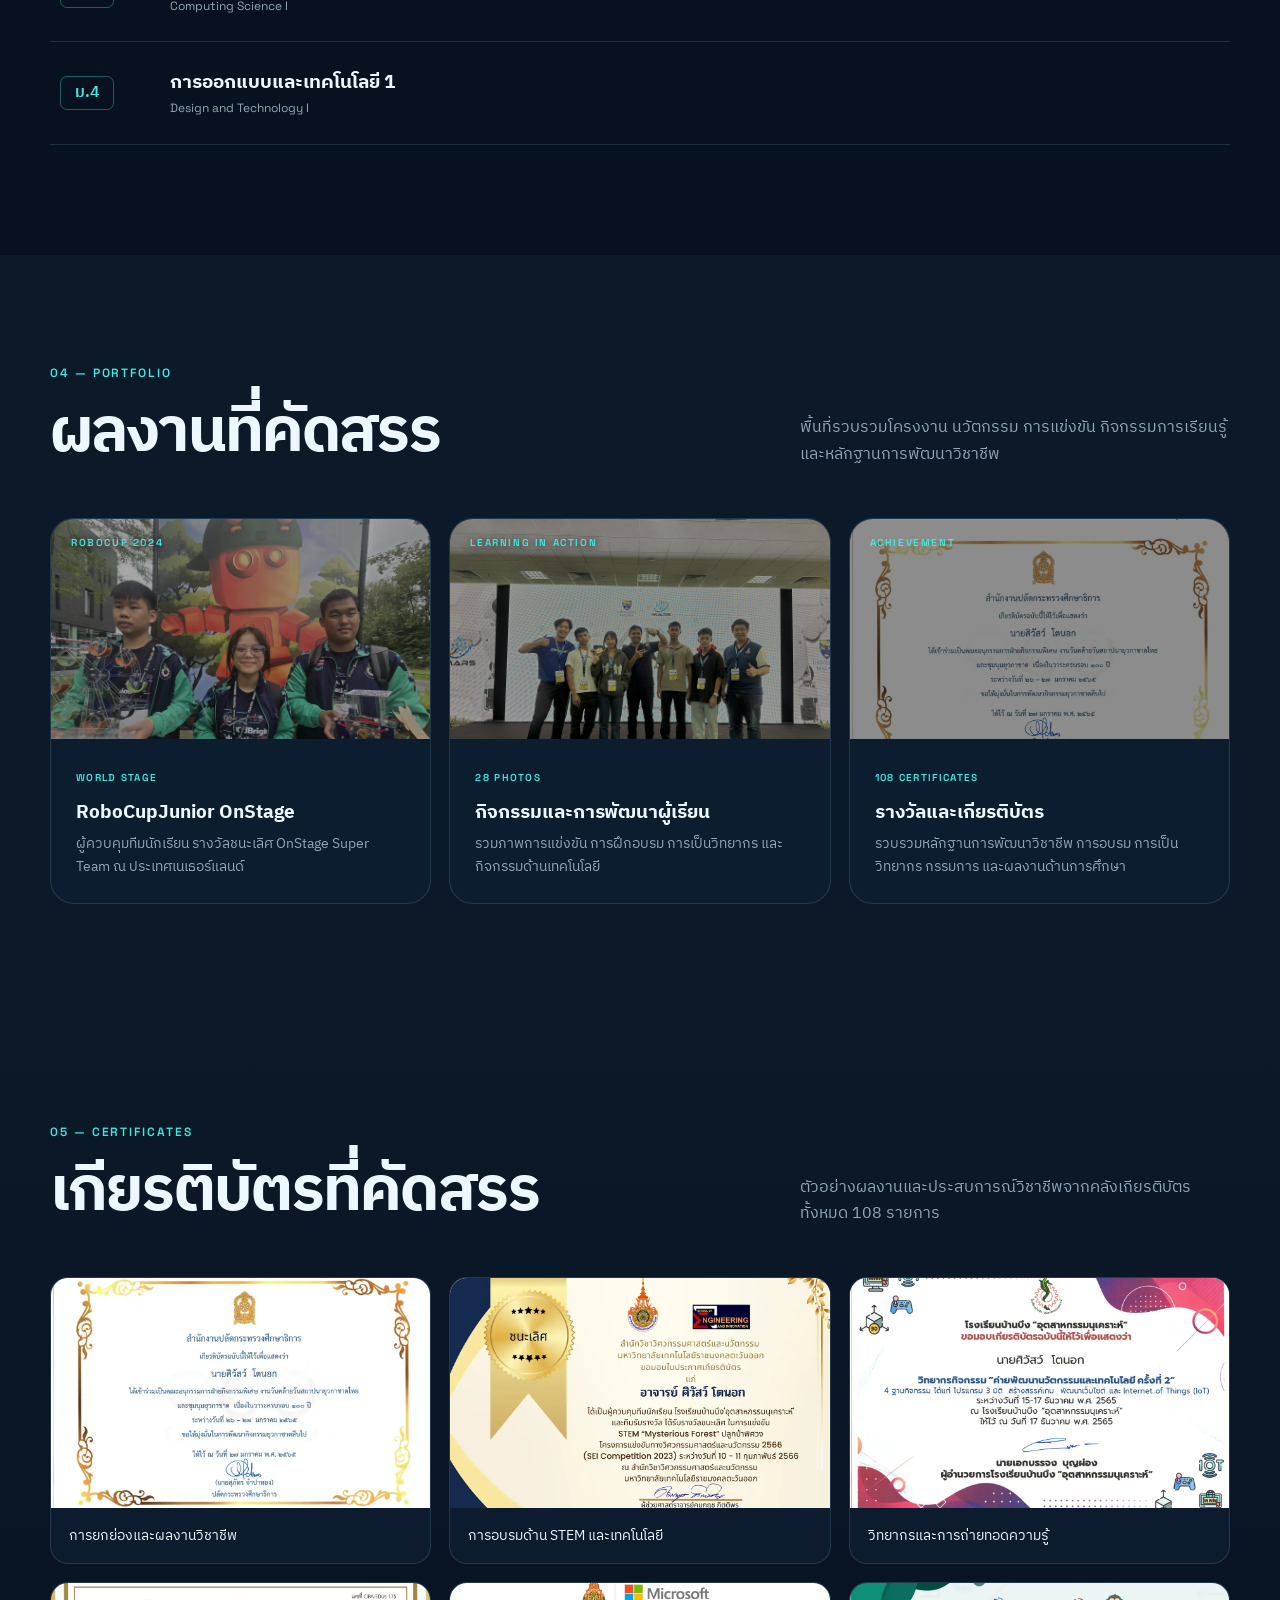
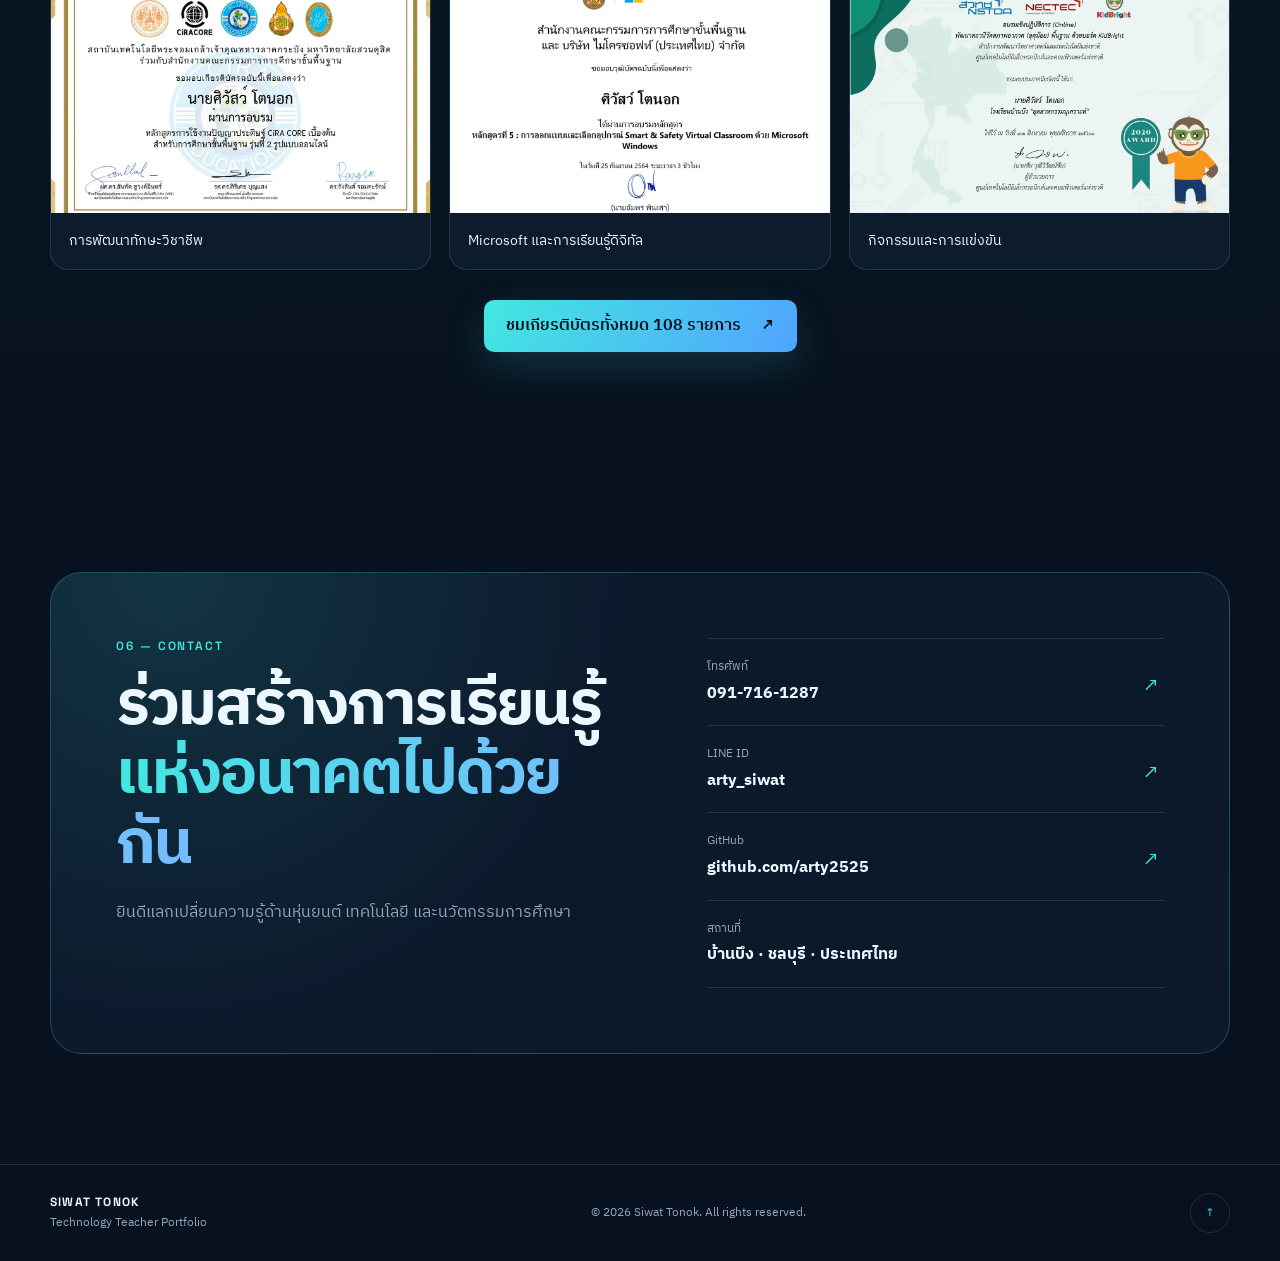
==== commit 5f5353f8: "Add achievements page and 28 activity photos" ====
--- a/index.html
+++ b/index.html
@@ -24,7 +24,7 @@
         <a href="#about">เกี่ยวกับฉัน</a>
         <a href="#expertise">ความเชี่ยวชาญ</a>
         <a href="#teaching">รายวิชาที่สอน</a>
-        <a href="#portfolio">ผลงาน</a>
+        <a href="achievements.html">ผลงานและความสำเร็จ</a>
         <a href="#certificates">เกียรติบัตร</a>
         <a class="nav-cta" href="#contact">ติดต่อ</a>
       </div>
@@ -116,8 +116,8 @@
           <p>พื้นที่รวบรวมโครงงาน นวัตกรรม การแข่งขัน กิจกรรมการเรียนรู้ และหลักฐานการพัฒนาวิชาชีพ</p>
         </div>
         <div class="placeholder-grid">
-          <article class="project-placeholder reveal"><div class="placeholder-visual"><span>ROBOTICS</span><div class="radar"></div></div><div class="project-meta"><span>PROJECT 01</span><h3>โครงงานหุ่นยนต์และ ROS</h3><p>กำลังรวบรวมรายละเอียดผลงาน</p></div></article>
-          <article class="project-placeholder reveal"><div class="placeholder-visual visual-two"><span>INNOVATION</span><div class="nodes"><i></i><i></i><i></i></div></div><div class="project-meta"><span>PROJECT 02</span><h3>นวัตกรรม IoT และ AI</h3><p>กำลังรวบรวมรายละเอียดผลงาน</p></div></article>
+          <a class="project-placeholder activity-project reveal" href="achievements.html"><div class="placeholder-visual"><img src="assets/activities/activity-03.webp" alt="การแข่งขัน RoboCup ที่ประเทศเนเธอร์แลนด์"><span>ROBOCUP 2024</span></div><div class="project-meta"><span>WORLD STAGE</span><h3>RoboCupJunior OnStage</h3><p>ผู้ควบคุมทีมนักเรียน รางวัลชนะเลิศ OnStage Super Team ณ ประเทศเนเธอร์แลนด์</p></div></a>
+          <a class="project-placeholder activity-project reveal" href="achievements.html#activity-gallery"><div class="placeholder-visual visual-two"><img src="assets/activities/activity-12.webp" alt="กิจกรรมพัฒนานักเรียนด้านหุ่นยนต์และเทคโนโลยี"><span>LEARNING IN ACTION</span></div><div class="project-meta"><span>28 PHOTOS</span><h3>กิจกรรมและการพัฒนาผู้เรียน</h3><p>รวมภาพการแข่งขัน การฝึกอบรม การเป็นวิทยากร และกิจกรรมด้านเทคโนโลยี</p></div></a>
           <a class="project-placeholder certificate-project reveal" href="certificates.html"><div class="placeholder-visual visual-three"><img src="assets/certificates/cert-001.webp?v=20260915-2" alt="ตัวอย่างเกียรติบัตรของนายศิวัสว์ โตนอก"><span>ACHIEVEMENT</span></div><div class="project-meta"><span>108 CERTIFICATES</span><h3>รางวัลและเกียรติบัตร</h3><p>รวบรวมหลักฐานการพัฒนาวิชาชีพ การอบรม การเป็นวิทยากร กรรมการ และผลงานด้านการศึกษา</p></div></a>
         </div>
       </div>
--- a/style.css
+++ b/style.css
@@ -21,3 +21,8 @@
 .subpage-main{padding-top:88px}.subpage-hero{padding:82px 0 48px;background:radial-gradient(circle at 85% 15%,rgba(66,232,224,.12),transparent 35%)}.subpage-hero h1{font-size:clamp(42px,7vw,78px);margin:12px 0}.subpage-hero p{max-width:720px;color:var(--muted);font-size:17px}.subpage-actions{display:flex;gap:12px;flex-wrap:wrap;margin-top:28px}.certificate-gallery-section{padding-top:32px}.gallery-toolbar{display:flex;align-items:center;justify-content:space-between;gap:20px;margin-bottom:25px}.gallery-count{color:var(--muted)}.gallery-count strong{color:var(--cyan);font-family:"Space Grotesk";font-size:24px}.certificate-grid{display:grid;grid-template-columns:repeat(4,1fr);gap:16px}.certificate-card{display:block;overflow:hidden;border:1px solid var(--line);border-radius:15px;background:rgba(14,32,51,.74);color:var(--text);transition:.25s;cursor:zoom-in}.certificate-card:hover{transform:translateY(-4px);border-color:rgba(66,232,224,.42)}.certificate-card img{display:block;width:100%;aspect-ratio:4/3;object-fit:cover;background:#f7f7f7}.certificate-card span{display:flex;align-items:center;justify-content:space-between;padding:13px 14px;font:600 12px "Space Grotesk";letter-spacing:.06em;color:var(--muted)}.certificate-card span i{font-style:normal;color:var(--cyan)}.certificate-card.is-hidden{display:none}.load-more-wrap{display:flex;justify-content:center;margin-top:34px}.certificate-modal{position:fixed;inset:0;z-index:1000;display:none;place-items:center;padding:24px;background:rgba(1,7,13,.92);backdrop-filter:blur(8px)}.certificate-modal.open{display:grid}.certificate-modal img{max-width:min(1200px,94vw);max-height:86vh;object-fit:contain;background:#fff;border-radius:10px;box-shadow:0 25px 80px rgba(0,0,0,.5)}.modal-close{position:fixed;right:22px;top:18px;width:46px;height:46px;border:1px solid rgba(255,255,255,.2);border-radius:50%;background:#102438;color:#fff;font-size:26px;cursor:pointer}.modal-caption{position:fixed;left:50%;bottom:18px;transform:translateX(-50%);padding:8px 14px;border-radius:99px;background:#102438;color:#fff;font-size:13px;white-space:nowrap}
 @media(max-width:900px){.cert-preview-grid{grid-template-columns:repeat(2,1fr)}.certificate-grid{grid-template-columns:repeat(3,1fr)}}
 @media(max-width:620px){.cert-preview-grid{grid-template-columns:1fr 1fr;gap:10px}.cert-preview-card img{height:155px}.cert-preview-card span{padding:12px;font-size:12px}.subpage-hero{padding-top:62px}.subpage-actions{flex-direction:column}.subpage-actions .button{text-align:center}.gallery-toolbar{align-items:flex-start;flex-direction:column}.certificate-grid{grid-template-columns:repeat(2,1fr);gap:10px}.certificate-card span{padding:10px;font-size:10px}.certificate-modal{padding:10px}.certificate-modal img{max-width:97vw;max-height:82vh}}
+
+/* Achievements and activities */
+.activity-project .placeholder-visual img{width:100%;height:100%;object-fit:cover;filter:saturate(.85) brightness(.65);transition:transform .45s ease,filter .45s ease}.activity-project:hover .placeholder-visual img{transform:scale(1.04);filter:saturate(1) brightness(.78)}.activity-project .placeholder-visual>span{z-index:1;text-shadow:0 1px 8px #000}.achievement-section{background:var(--bg-soft)}.achievement-grid{display:grid;grid-template-columns:repeat(2,1fr);gap:18px}.achievement-card{position:relative;min-height:270px;padding:34px;border:1px solid var(--line);border-radius:var(--radius);background:rgba(14,32,51,.72);overflow:hidden}.featured-achievement{background:linear-gradient(135deg,rgba(20,72,85,.9),rgba(14,32,51,.78))}.achievement-card:after{content:"";position:absolute;width:180px;height:180px;right:-60px;bottom:-80px;border-radius:50%;background:var(--cyan);filter:blur(100px);opacity:.12}.achievement-year{position:absolute;right:28px;top:26px;color:var(--cyan);font:600 13px "Space Grotesk";letter-spacing:.08em}.achievement-kicker{color:var(--cyan);font:600 10px "Space Grotesk";letter-spacing:.15em;margin-bottom:32px}.achievement-card h3{font-size:23px;line-height:1.35;margin-bottom:14px;padding-right:45px}.achievement-card>p:last-child{color:var(--muted)}.activity-section{background:linear-gradient(180deg,var(--bg),var(--bg-soft))}.activity-grid{display:grid;grid-template-columns:repeat(4,1fr);gap:14px}.activity-card{position:relative;display:block;border:0;border-radius:16px;overflow:hidden;background:var(--panel);cursor:zoom-in;padding:0;color:var(--text)}.activity-card img{width:100%;aspect-ratio:4/3;object-fit:cover;transition:transform .4s ease,filter .4s ease}.activity-card:hover img{transform:scale(1.045);filter:brightness(.78)}.activity-card span{position:absolute;inset:auto 12px 10px;opacity:0;transform:translateY(8px);font-size:12px;text-align:left;text-shadow:0 2px 8px #000;transition:.3s}.activity-card:hover span{opacity:1;transform:none}.activity-modal{position:fixed;inset:0;z-index:1000;display:none;place-items:center;padding:24px;background:rgba(1,7,13,.94);backdrop-filter:blur(8px)}.activity-modal.open{display:grid}.activity-modal img{max-width:min(1280px,94vw);max-height:86vh;object-fit:contain;border-radius:10px;box-shadow:0 25px 80px rgba(0,0,0,.55)}
+@media(max-width:900px){.achievement-grid{grid-template-columns:1fr}.activity-grid{grid-template-columns:repeat(3,1fr)}}
+@media(max-width:620px){.achievement-card{padding:26px;min-height:290px}.activity-grid{grid-template-columns:repeat(2,1fr);gap:9px}.activity-card{border-radius:11px}.activity-card span{display:none}}
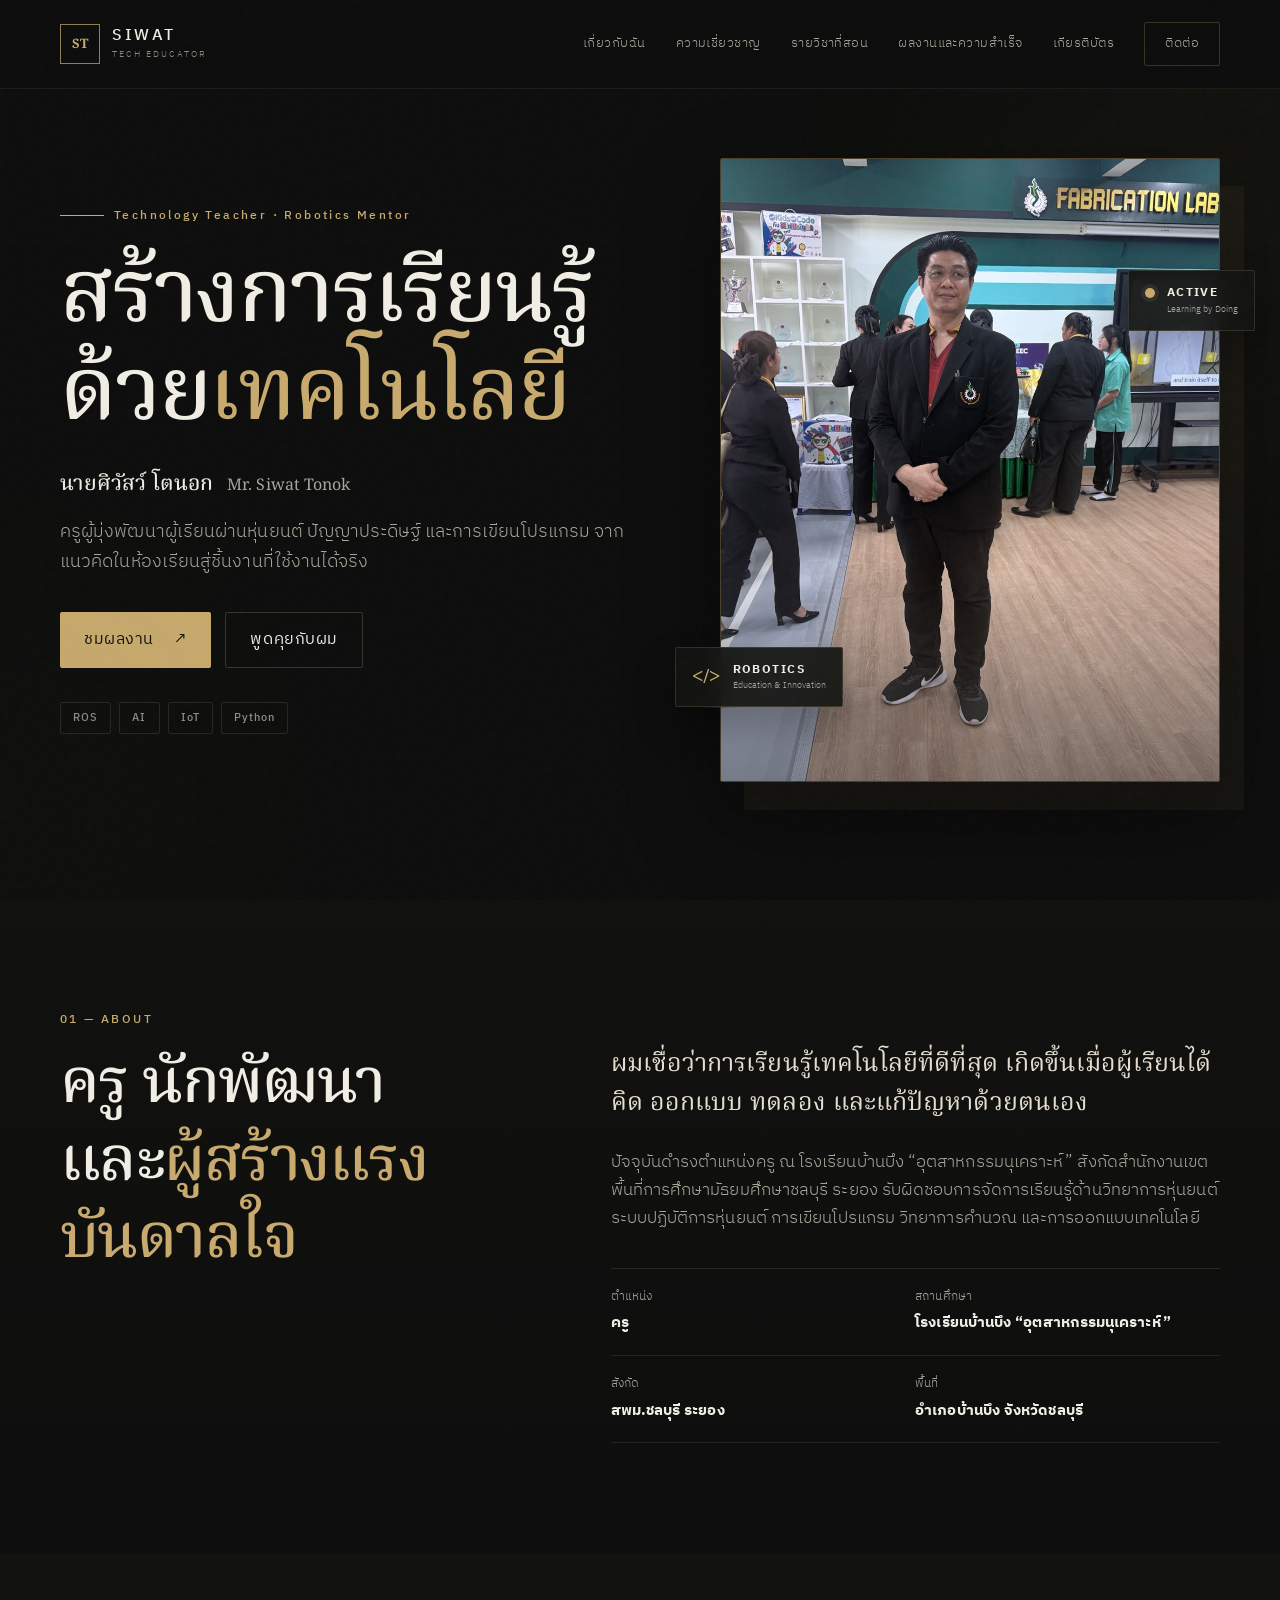
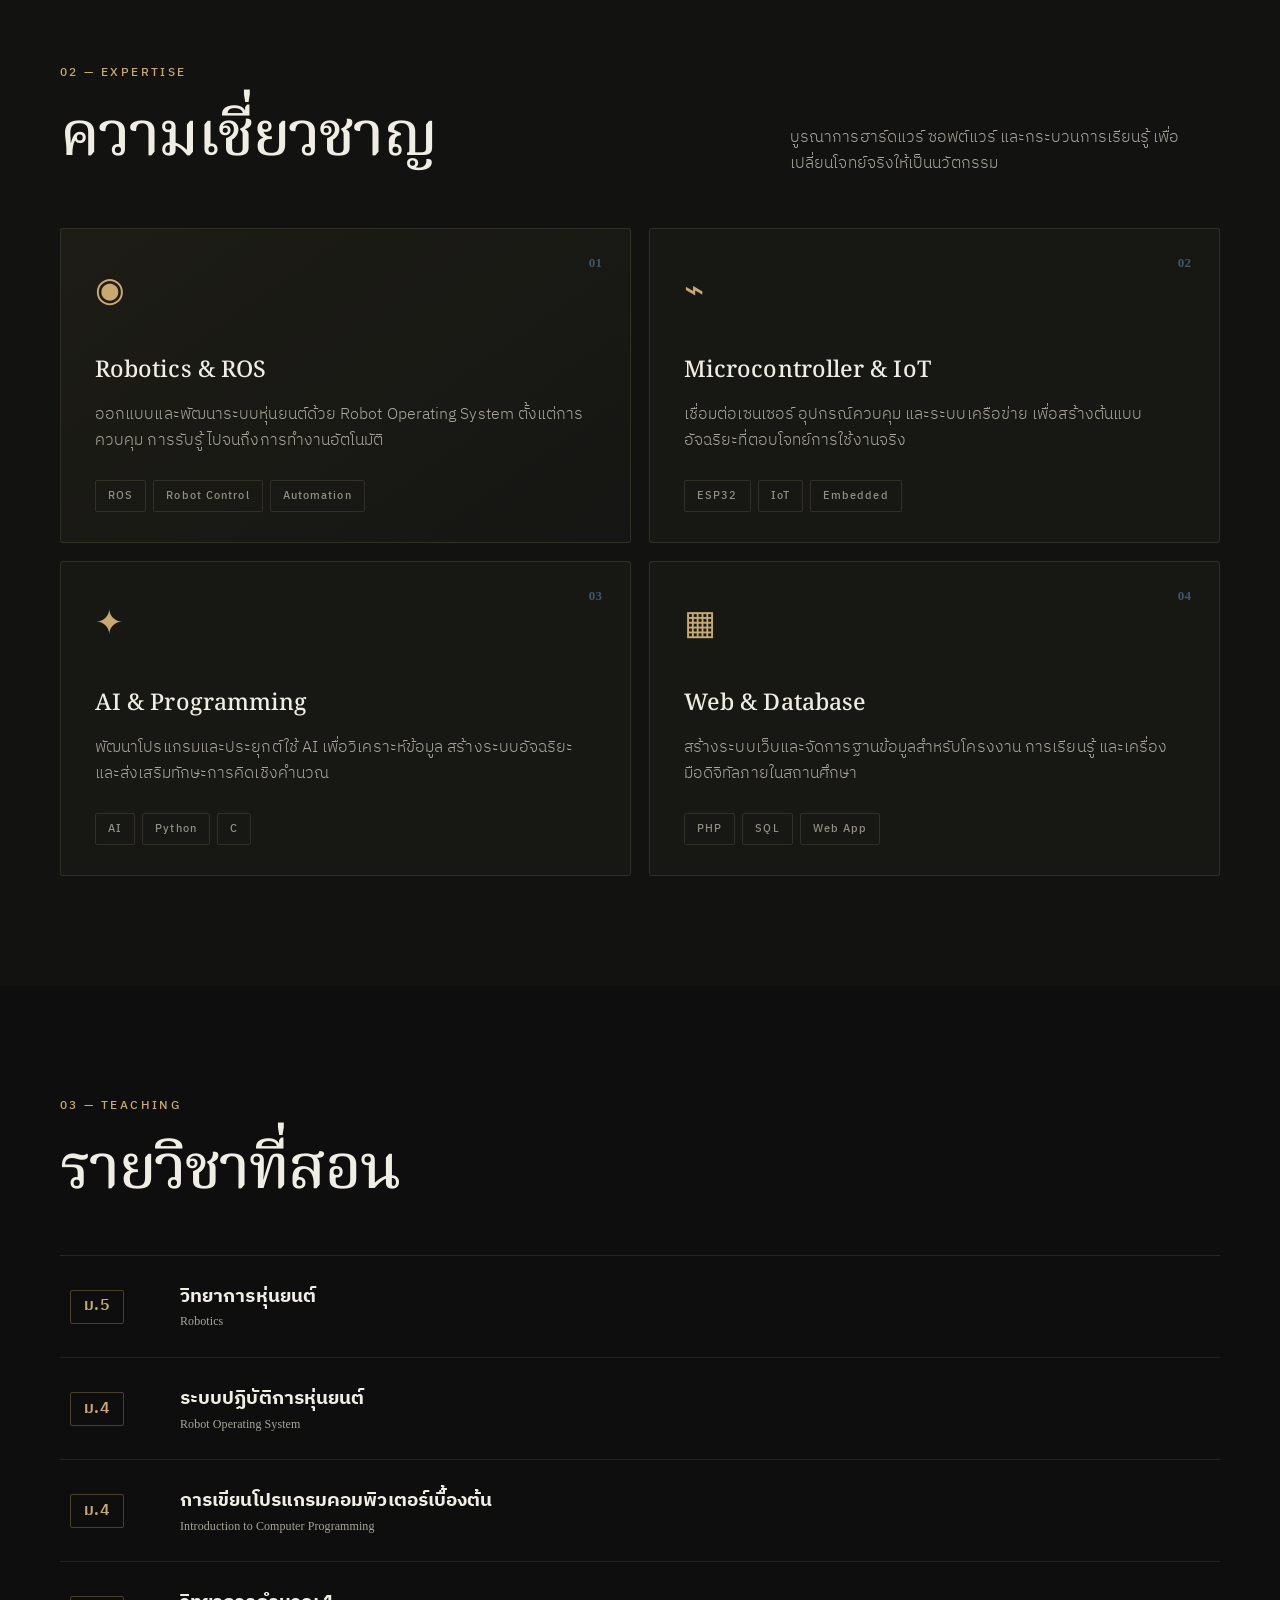
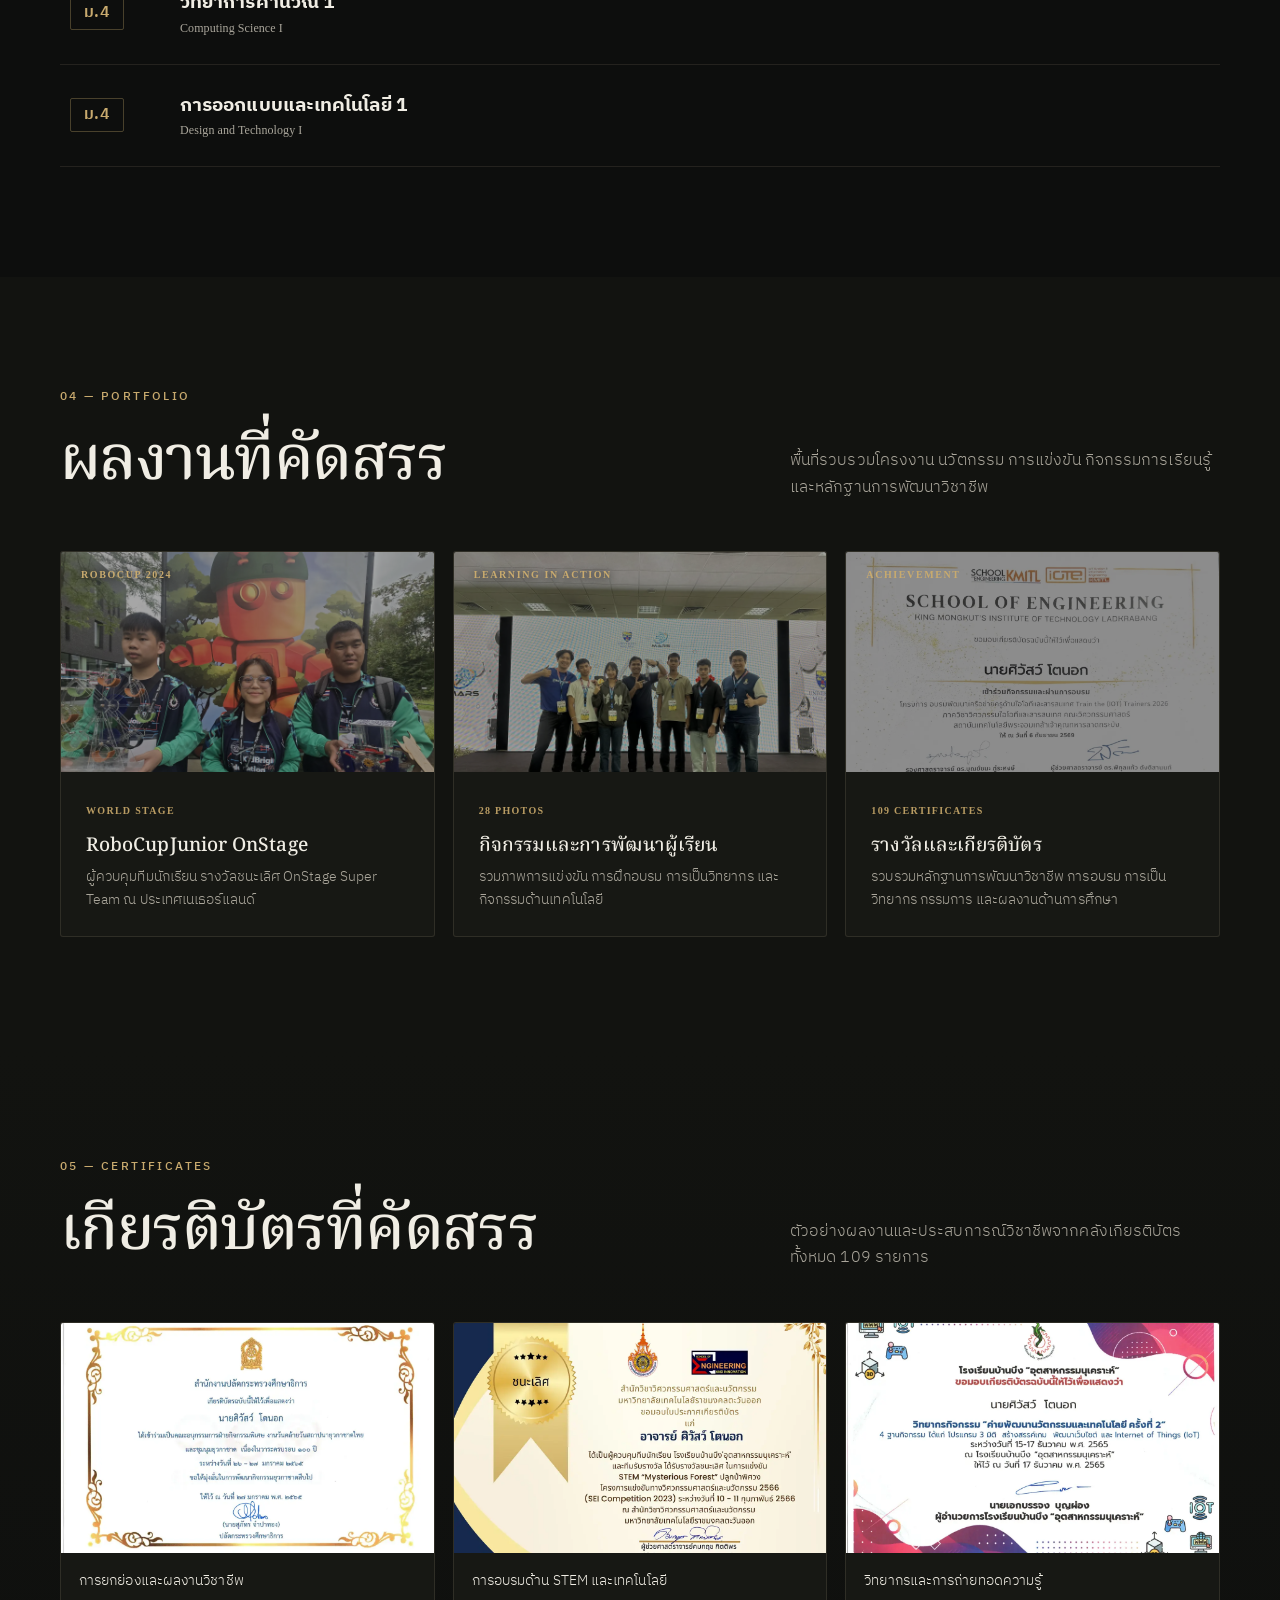
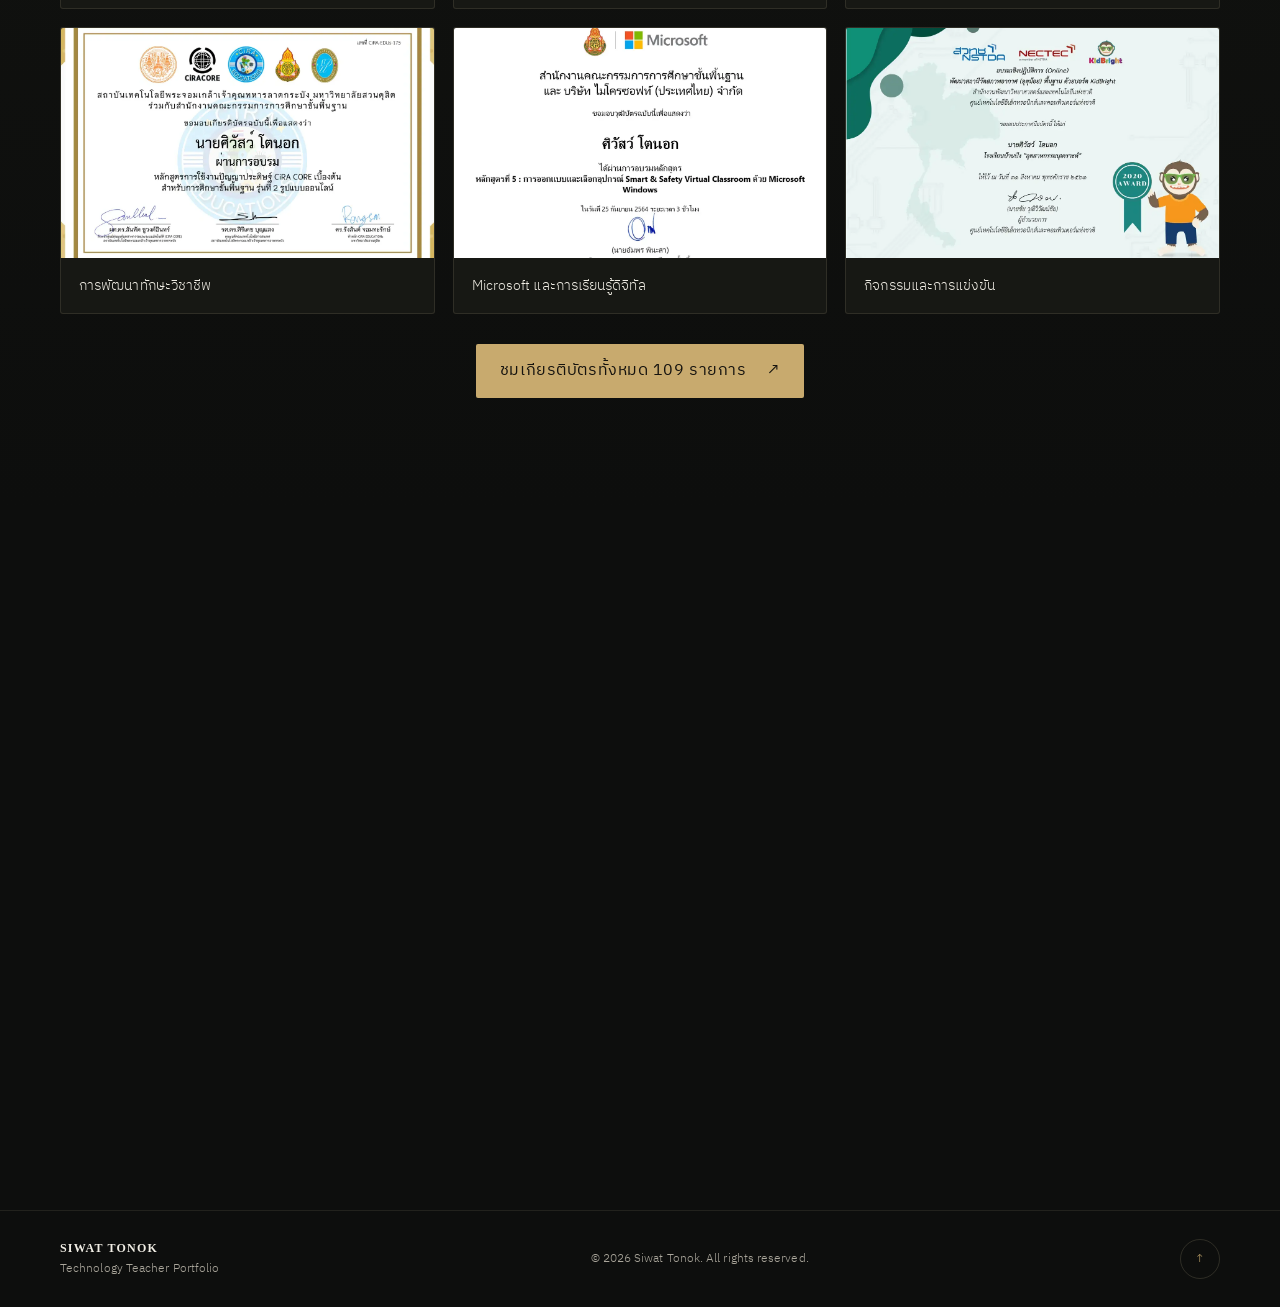
==== commit df44184c: "Add Train the IOT Trainers 2026 certificate" ====
--- a/index.html
+++ b/index.html
@@ -118,7 +118,7 @@
         <div class="placeholder-grid">
           <a class="project-placeholder activity-project reveal" href="achievements.html"><div class="placeholder-visual"><img src="assets/activities/activity-03.webp" alt="การแข่งขัน RoboCup ที่ประเทศเนเธอร์แลนด์"><span>ROBOCUP 2024</span></div><div class="project-meta"><span>WORLD STAGE</span><h3>RoboCupJunior OnStage</h3><p>ผู้ควบคุมทีมนักเรียน รางวัลชนะเลิศ OnStage Super Team ณ ประเทศเนเธอร์แลนด์</p></div></a>
           <a class="project-placeholder activity-project reveal" href="achievements.html#activity-gallery"><div class="placeholder-visual visual-two"><img src="assets/activities/activity-12.webp" alt="กิจกรรมพัฒนานักเรียนด้านหุ่นยนต์และเทคโนโลยี"><span>LEARNING IN ACTION</span></div><div class="project-meta"><span>28 PHOTOS</span><h3>กิจกรรมและการพัฒนาผู้เรียน</h3><p>รวมภาพการแข่งขัน การฝึกอบรม การเป็นวิทยากร และกิจกรรมด้านเทคโนโลยี</p></div></a>
-          <a class="project-placeholder certificate-project reveal" href="certificates.html"><div class="placeholder-visual visual-three"><img src="assets/certificates/cert-001.webp?v=20260915-2" alt="ตัวอย่างเกียรติบัตรของนายศิวัสว์ โตนอก"><span>ACHIEVEMENT</span></div><div class="project-meta"><span>108 CERTIFICATES</span><h3>รางวัลและเกียรติบัตร</h3><p>รวบรวมหลักฐานการพัฒนาวิชาชีพ การอบรม การเป็นวิทยากร กรรมการ และผลงานด้านการศึกษา</p></div></a>
+          <a class="project-placeholder certificate-project reveal" href="certificates.html"><div class="placeholder-visual visual-three"><img src="assets/certificates/cert-109.webp?v=20260916-1" alt="เกียรติบัตร Train the IOT Trainers 2026 ของนายศิวัสว์ โตนอก"><span>ACHIEVEMENT</span></div><div class="project-meta"><span>109 CERTIFICATES</span><h3>รางวัลและเกียรติบัตร</h3><p>รวบรวมหลักฐานการพัฒนาวิชาชีพ การอบรม การเป็นวิทยากร กรรมการ และผลงานด้านการศึกษา</p></div></a>
         </div>
       </div>
     </section>
@@ -127,7 +127,7 @@
       <div class="container">
         <div class="section-heading horizontal reveal">
           <div><p class="section-index">05 — CERTIFICATES</p><h2>เกียรติบัตรที่คัดสรร</h2></div>
-          <p>ตัวอย่างผลงานและประสบการณ์วิชาชีพจากคลังเกียรติบัตรทั้งหมด 108 รายการ</p>
+          <p>ตัวอย่างผลงานและประสบการณ์วิชาชีพจากคลังเกียรติบัตรทั้งหมด 109 รายการ</p>
         </div>
         <div class="cert-preview-grid">
           <a class="cert-preview-card reveal" href="certificates.html#cert-001"><img src="assets/certificates/cert-001.webp?v=20260915-2" loading="lazy" alt="เกียรติบัตรรายการที่ 1"><span>การยกย่องและผลงานวิชาชีพ</span></a>
@@ -137,7 +137,7 @@
           <a class="cert-preview-card reveal" href="certificates.html#cert-040"><img src="assets/certificates/cert-040.webp?v=20260915-2" loading="lazy" alt="เกียรติบัตรรายการที่ 40"><span>Microsoft และการเรียนรู้ดิจิทัล</span></a>
           <a class="cert-preview-card reveal" href="certificates.html#cert-067"><img src="assets/certificates/cert-067.webp?v=20260915-2" loading="lazy" alt="เกียรติบัตรรายการที่ 67"><span>กิจกรรมและการแข่งขัน</span></a>
         </div>
-        <div class="cert-preview-action reveal"><a class="button primary" href="certificates.html">ชมเกียรติบัตรทั้งหมด 108 รายการ <span>↗</span></a></div>
+        <div class="cert-preview-action reveal"><a class="button primary" href="certificates.html">ชมเกียรติบัตรทั้งหมด 109 รายการ <span>↗</span></a></div>
       </div>
     </section>
 
--- a/style.css
+++ b/style.css
@@ -1,6 +1,6 @@
-@import url('https://fonts.googleapis.com/css2?family=IBM+Plex+Sans+Thai:wght@300;400;500;600;700&family=Space+Grotesk:wght@500;600;700&display=swap');
+@import url('https://fonts.googleapis.com/css2?family=IBM+Plex+Sans+Thai:wght@300;400;500;600&family=Noto+Serif+Thai:wght@400;500;600;700&display=swap');
 
-:root{--bg:#07111f;--bg-soft:#0b1929;--panel:#0e2033;--text:#edf7ff;--muted:#92a7b9;--cyan:#42e8e0;--blue:#4b8cff;--line:rgba(151,205,229,.16);--max:1180px;--radius:24px}
+:root{--bg:#0d0e0d;--bg-soft:#131411;--panel:#181914;--text:#f0ede4;--muted:#aaa69b;--cyan:#c8aa6e;--blue:#a78a55;--line:rgba(218,202,164,.16);--max:1160px;--radius:4px}
 *{box-sizing:border-box;margin:0;padding:0}html{scroll-behavior:smooth;scroll-padding-top:90px}body{font-family:"IBM Plex Sans Thai",sans-serif;background:var(--bg);color:var(--text);line-height:1.65;overflow-x:hidden}a{color:inherit;text-decoration:none}img{max-width:100%;display:block}.container{width:min(calc(100% - 40px),var(--max));margin-inline:auto}.section{padding:110px 0;position:relative}.page-noise{position:fixed;inset:0;pointer-events:none;opacity:.035;z-index:20;background-image:url("data:image/svg+xml,%3Csvg viewBox='0 0 180 180' xmlns='http://www.w3.org/2000/svg'%3E%3Cfilter id='n'%3E%3CfeTurbulence type='fractalNoise' baseFrequency='.85' numOctaves='3' stitchTiles='stitch'/%3E%3C/filter%3E%3Crect width='100%25' height='100%25' filter='url(%23n)'/%3E%3C/svg%3E")}
 .site-header{position:fixed;inset:0 0 auto;z-index:10;background:rgba(7,17,31,.76);backdrop-filter:blur(18px);border-bottom:1px solid transparent;transition:.3s}.site-header.scrolled{border-color:var(--line);box-shadow:0 10px 40px rgba(0,0,0,.18)}.nav{height:82px;display:flex;align-items:center;justify-content:space-between}.brand{display:flex;align-items:center;gap:12px}.brand-mark{display:grid;place-items:center;width:42px;height:42px;border:1px solid var(--cyan);clip-path:polygon(20% 0,80% 0,100% 20%,100% 80%,80% 100%,20% 100%,0 80%,0 20%);font:700 14px "Space Grotesk";color:var(--cyan)}.brand-copy{display:flex;flex-direction:column;font-family:"Space Grotesk";line-height:1.05;letter-spacing:.08em}.brand-copy small{font-size:8px;color:var(--muted);letter-spacing:.22em;margin-top:5px}.nav-links{display:flex;align-items:center;gap:32px;font-size:14px}.nav-links a{color:#b8c9d6;transition:.25s}.nav-links a:hover{color:var(--cyan)}.nav-cta{border:1px solid var(--line);padding:9px 18px;border-radius:999px}.menu-toggle{display:none;background:none;border:0;width:40px;height:40px;padding:8px;cursor:pointer}.menu-toggle span{display:block;height:2px;background:var(--text);margin:5px;transition:.25s}
 .hero{min-height:100vh;display:flex;align-items:center;padding-top:140px;overflow:hidden}.hero-grid{position:absolute;inset:0;opacity:.16;background-image:linear-gradient(var(--line) 1px,transparent 1px),linear-gradient(90deg,var(--line) 1px,transparent 1px);background-size:64px 64px;mask-image:linear-gradient(to bottom,#000,transparent 85%)}.orb{position:absolute;border-radius:50%;filter:blur(100px);opacity:.16}.orb-one{width:480px;height:480px;background:var(--cyan);right:-170px;top:0}.orb-two{width:400px;height:400px;background:var(--blue);left:-200px;bottom:-100px}.hero-layout{display:grid;grid-template-columns:1.05fr .95fr;align-items:center;gap:80px}.eyebrow,.section-index{font:600 12px "Space Grotesk";letter-spacing:.16em;color:var(--cyan)}.eyebrow{display:flex;align-items:center;gap:10px;margin-bottom:24px}.eyebrow span{width:32px;height:1px;background:var(--cyan)}h1{font-size:clamp(48px,7vw,88px);line-height:1.03;letter-spacing:-.04em;margin-bottom:22px}h2{font-size:clamp(36px,5vw,62px);line-height:1.12;letter-spacing:-.03em}.gradient-text{background:linear-gradient(100deg,var(--cyan),#78b9ff);-webkit-background-clip:text;background-clip:text;color:transparent}.hero-name{font-size:21px;font-weight:600;margin-bottom:16px}.hero-name span{color:var(--muted);font-weight:400;font-size:16px;margin-left:9px}.hero-intro{max-width:610px;color:#afc1cf;font-size:18px}.hero-actions{display:flex;gap:14px;margin:34px 0}.button{display:inline-flex;align-items:center;justify-content:center;gap:20px;padding:13px 22px;border-radius:10px;font-weight:600;transition:.25s}.button.primary{background:linear-gradient(120deg,var(--cyan),#51a4ff);color:#04111c;box-shadow:0 14px 40px rgba(66,232,224,.16)}.button.primary:hover{transform:translateY(-2px);box-shadow:0 18px 48px rgba(66,232,224,.25)}.button.ghost{border:1px solid var(--line)}.button.ghost:hover{border-color:var(--cyan);color:var(--cyan)}.hero-tags{display:flex;gap:8px;flex-wrap:wrap}.hero-tags span,.skill-list span{border:1px solid var(--line);border-radius:999px;color:var(--muted);font:500 11px "Space Grotesk";letter-spacing:.08em;padding:6px 12px}.portrait-wrap{position:relative;width:min(100%,500px);justify-self:end}.portrait-frame{position:relative;border-radius:180px 24px 180px 24px;overflow:hidden;border:1px solid rgba(66,232,224,.25);box-shadow:0 30px 90px rgba(0,0,0,.35)}.portrait-frame:after{content:"";position:absolute;inset:0;background:linear-gradient(180deg,transparent 55%,rgba(7,17,31,.55))}.portrait-frame img{width:100%;aspect-ratio:4/5;object-fit:cover;object-position:54% center}.floating-card{position:absolute;background:rgba(10,26,42,.88);backdrop-filter:blur(12px);border:1px solid var(--line);padding:12px 16px;border-radius:13px;box-shadow:0 20px 40px rgba(0,0,0,.3);font-family:"Space Grotesk"}.floating-card strong,.floating-card small{display:block}.floating-card strong{font-size:12px;letter-spacing:.12em}.floating-card small{font-size:9px;color:var(--muted)}.card-top{top:18%;right:-35px;padding-left:38px}.pulse{position:absolute;left:16px;top:17px;width:10px;height:10px;border-radius:50%;background:#56f19a;box-shadow:0 0 0 5px rgba(86,241,154,.12)}.card-bottom{bottom:12%;left:-45px;display:flex;align-items:center;gap:12px}.code-icon{color:var(--cyan);font:700 20px "Space Grotesk"}.corner{position:absolute;width:68px;height:68px;border-color:var(--cyan);opacity:.5}.corner-one{left:-20px;top:-20px;border-left:2px solid;border-top:2px solid}.corner-two{right:-20px;bottom:-20px;border-right:2px solid;border-bottom:2px solid}
@@ -26,3 +26,7 @@
 .activity-project .placeholder-visual img{width:100%;height:100%;object-fit:cover;filter:saturate(.85) brightness(.65);transition:transform .45s ease,filter .45s ease}.activity-project:hover .placeholder-visual img{transform:scale(1.04);filter:saturate(1) brightness(.78)}.activity-project .placeholder-visual>span{z-index:1;text-shadow:0 1px 8px #000}.achievement-section{background:var(--bg-soft)}.achievement-grid{display:grid;grid-template-columns:repeat(2,1fr);gap:18px}.achievement-card{position:relative;min-height:270px;padding:34px;border:1px solid var(--line);border-radius:var(--radius);background:rgba(14,32,51,.72);overflow:hidden}.featured-achievement{background:linear-gradient(135deg,rgba(20,72,85,.9),rgba(14,32,51,.78))}.achievement-card:after{content:"";position:absolute;width:180px;height:180px;right:-60px;bottom:-80px;border-radius:50%;background:var(--cyan);filter:blur(100px);opacity:.12}.achievement-year{position:absolute;right:28px;top:26px;color:var(--cyan);font:600 13px "Space Grotesk";letter-spacing:.08em}.achievement-kicker{color:var(--cyan);font:600 10px "Space Grotesk";letter-spacing:.15em;margin-bottom:32px}.achievement-card h3{font-size:23px;line-height:1.35;margin-bottom:14px;padding-right:45px}.achievement-card>p:last-child{color:var(--muted)}.activity-section{background:linear-gradient(180deg,var(--bg),var(--bg-soft))}.activity-grid{display:grid;grid-template-columns:repeat(4,1fr);gap:14px}.activity-card{position:relative;display:block;border:0;border-radius:16px;overflow:hidden;background:var(--panel);cursor:zoom-in;padding:0;color:var(--text)}.activity-card img{width:100%;aspect-ratio:4/3;object-fit:cover;transition:transform .4s ease,filter .4s ease}.activity-card:hover img{transform:scale(1.045);filter:brightness(.78)}.activity-card span{position:absolute;inset:auto 12px 10px;opacity:0;transform:translateY(8px);font-size:12px;text-align:left;text-shadow:0 2px 8px #000;transition:.3s}.activity-card:hover span{opacity:1;transform:none}.activity-modal{position:fixed;inset:0;z-index:1000;display:none;place-items:center;padding:24px;background:rgba(1,7,13,.94);backdrop-filter:blur(8px)}.activity-modal.open{display:grid}.activity-modal img{max-width:min(1280px,94vw);max-height:86vh;object-fit:contain;border-radius:10px;box-shadow:0 25px 80px rgba(0,0,0,.55)}
 @media(max-width:900px){.achievement-grid{grid-template-columns:1fr}.activity-grid{grid-template-columns:repeat(3,1fr)}}
 @media(max-width:620px){.achievement-card{padding:26px;min-height:290px}.activity-grid{grid-template-columns:repeat(2,1fr);gap:9px}.activity-card{border-radius:11px}.activity-card span{display:none}}
+
+/* Quiet luxury refinement */
+body{background:#0d0e0d;color:var(--text);font-weight:300;letter-spacing:.005em}.page-noise{opacity:.018}.site-header{background:rgba(13,14,13,.9);border-color:rgba(218,202,164,.08)}.site-header.scrolled{box-shadow:0 16px 45px rgba(0,0,0,.28)}.nav{height:88px}.brand-mark{width:40px;height:40px;border-color:rgba(200,170,110,.72);clip-path:none;font-family:"Noto Serif Thai",serif;font-size:13px}.brand-copy{font-family:"IBM Plex Sans Thai",sans-serif;letter-spacing:.16em}.brand-copy strong{font-weight:500}.brand-copy small{font-size:9px;color:#8d887d}.nav-links{gap:30px}.nav-links a{color:#aaa69b;font-size:13px;letter-spacing:.035em}.nav-links a:hover{color:#ddc796}.nav-cta{border-radius:2px;border-color:rgba(200,170,110,.24);padding:10px 20px}.hero{padding-top:150px}.hero-grid{opacity:.055;background-size:80px 80px}.orb{opacity:.055;filter:blur(140px)}.orb-one{background:#bd9c5c}.orb-two{background:#755f38}.eyebrow,.section-index{font-family:"IBM Plex Sans Thai",sans-serif;font-weight:500;letter-spacing:.2em;color:#c8aa6e}.eyebrow span{background:#c8aa6e;width:44px}h1,h2{font-family:"Noto Serif Thai",serif;font-weight:500;letter-spacing:-.025em}h1{line-height:1.12}h2{line-height:1.25}.gradient-text{background:none;color:#c8aa6e}.hero-name{font-family:"Noto Serif Thai",serif;font-weight:500}.hero-intro,.about-content>p:not(.lead),.section-heading.horizontal>p{color:#aaa69b}.button{border-radius:2px;padding:14px 24px;font-weight:400;letter-spacing:.035em}.button.primary{background:#c8aa6e;color:#15130f;box-shadow:none}.button.primary:hover{background:#ddc796;box-shadow:none}.button.ghost{border-color:rgba(218,202,164,.2)}.button.ghost:hover{border-color:#c8aa6e;color:#ddc796}.hero-tags span,.skill-list span{border-radius:2px;border-color:rgba(218,202,164,.13);font-family:"IBM Plex Sans Thai",sans-serif;color:#928e84;letter-spacing:.1em}.portrait-frame{border-radius:2px;border:1px solid rgba(200,170,110,.32);box-shadow:24px 28px 0 rgba(200,170,110,.055),0 35px 90px rgba(0,0,0,.42)}.portrait-frame:after{background:linear-gradient(180deg,transparent 60%,rgba(13,14,13,.45))}.floating-card{border-radius:2px;background:rgba(20,21,18,.92);border-color:rgba(218,202,164,.15);font-family:"IBM Plex Sans Thai",sans-serif}.pulse{background:#c8aa6e;box-shadow:0 0 0 4px rgba(200,170,110,.1)}.corner{display:none}.about{background:linear-gradient(180deg,rgba(200,170,110,.025),transparent)}.about-content .lead{font-family:"Noto Serif Thai",serif;font-weight:400;color:#e5ded0}.info-grid,.course-list{border-color:rgba(218,202,164,.13)}.info-grid div,.course{border-color:rgba(218,202,164,.11)}.expertise,.portfolio,.achievement-section{background:#121310}.skill-card,.project-placeholder,.achievement-card,.cert-preview-card,.certificate-card{border-radius:3px;background:#171814;border-color:rgba(218,202,164,.12)}.skill-card.featured,.featured-achievement{background:linear-gradient(145deg,#1d1c16,#151613)}.skill-card:hover,.project-placeholder:hover,.achievement-card:hover,.cert-preview-card:hover,.certificate-card:hover{transform:translateY(-3px);border-color:rgba(200,170,110,.5)}.skill-card h3,.project-meta h3,.achievement-card h3{font-family:"Noto Serif Thai",serif;font-weight:500}.skill-symbol{color:#c8aa6e}.course-level{border-radius:2px;border-color:rgba(200,170,110,.32);color:#c8aa6e}.course:hover{background:linear-gradient(90deg,rgba(200,170,110,.045),transparent)}.placeholder-visual{background:#11120f}.project-meta>span,.achievement-kicker{color:#b99c63}.contact-card{border-radius:3px;border-color:rgba(200,170,110,.24);background:linear-gradient(135deg,rgba(200,170,110,.05),transparent 45%),#151613}.contact-links{border-color:rgba(218,202,164,.13)}footer{border-color:rgba(218,202,164,.1)}.cert-preview{background:linear-gradient(180deg,#121310,#0d0e0d)}.cert-preview-card img,.certificate-card img{background:#e9e5dc}.subpage-hero{background:radial-gradient(circle at 85% 10%,rgba(200,170,110,.08),transparent 34%)}.activity-section{background:linear-gradient(180deg,#0d0e0d,#121310)}.activity-card{border-radius:2px;background:#171814}.activity-modal,.certificate-modal{background:rgba(8,9,8,.96)}.modal-close{border-radius:2px;background:#171814;border-color:rgba(218,202,164,.22);color:#ddc796}.reveal{transform:translateY(14px);transition-duration:.85s}
+@media(max-width:620px){.nav{height:76px}.hero{padding-top:115px}h1{font-size:44px}.portrait-frame{box-shadow:14px 16px 0 rgba(200,170,110,.05),0 25px 65px rgba(0,0,0,.42)}.skill-card,.achievement-card,.contact-card{border-radius:2px}.activity-card{border-radius:2px}}
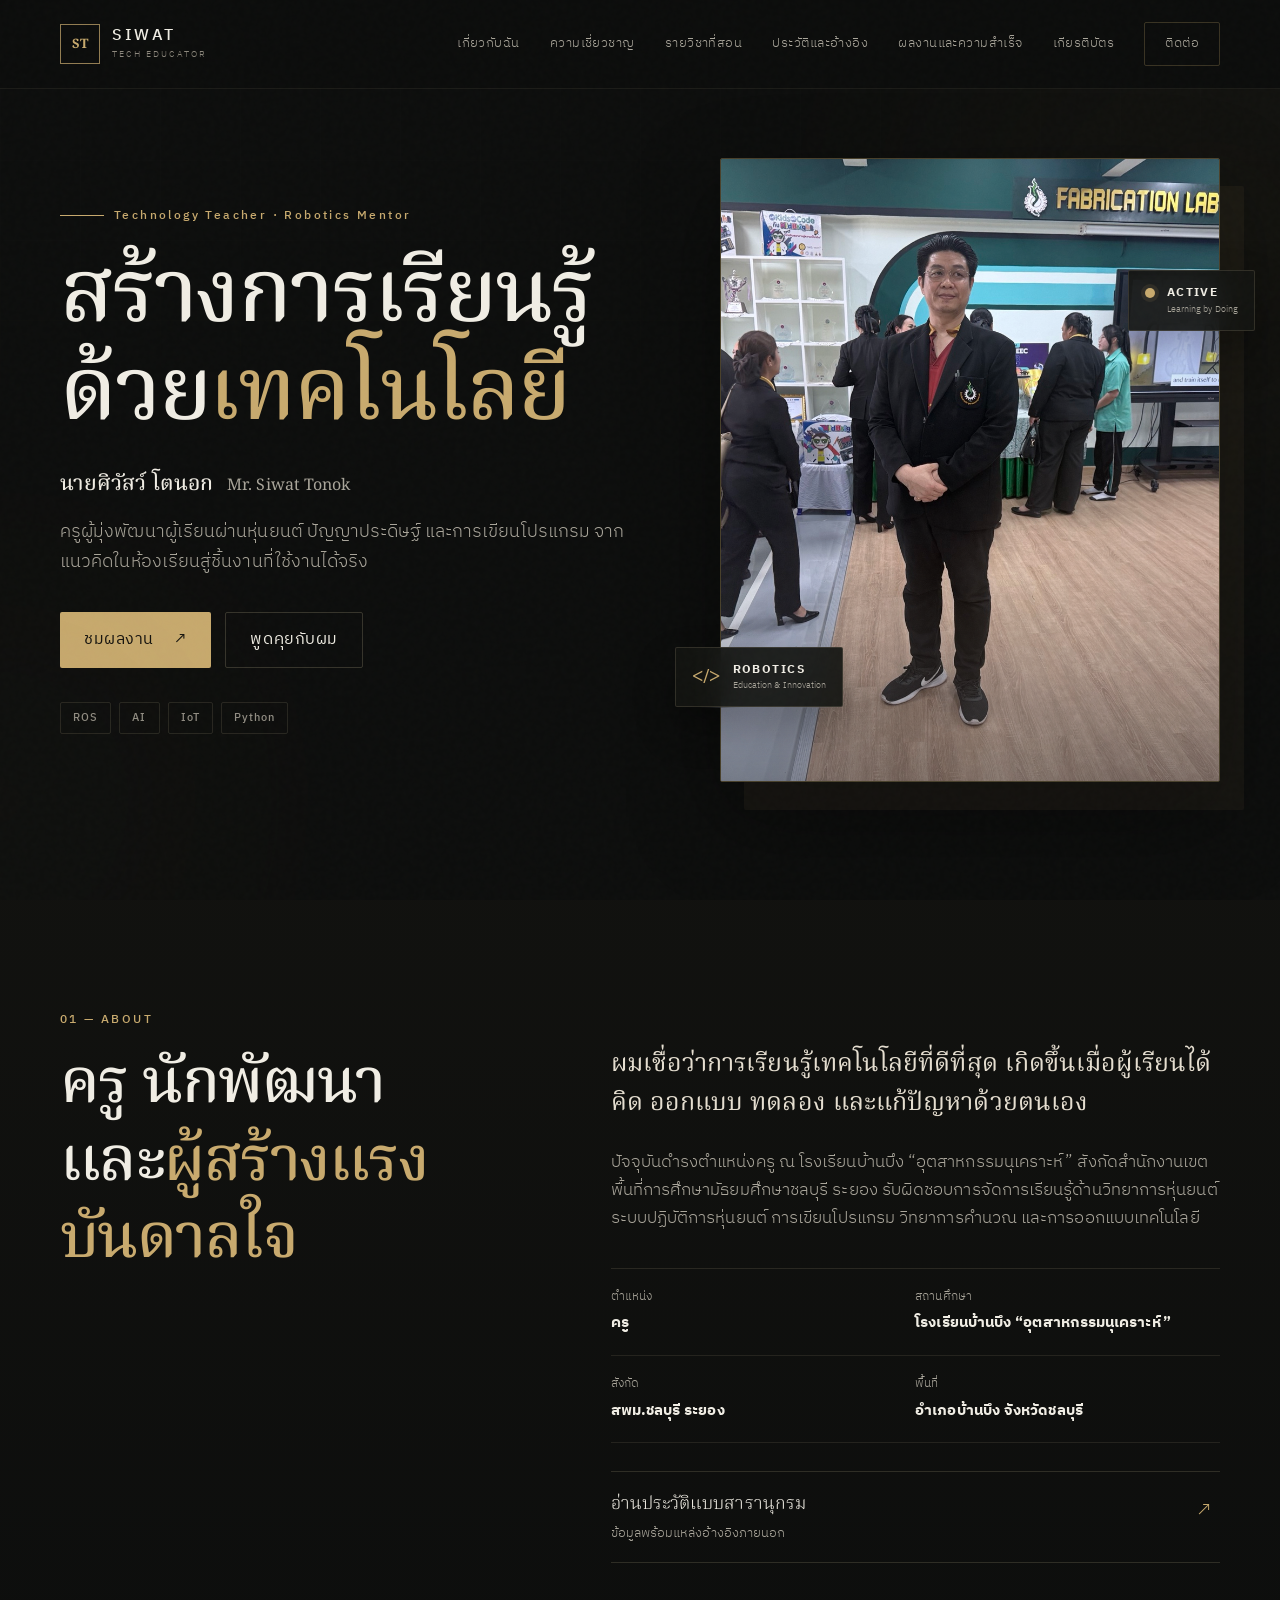
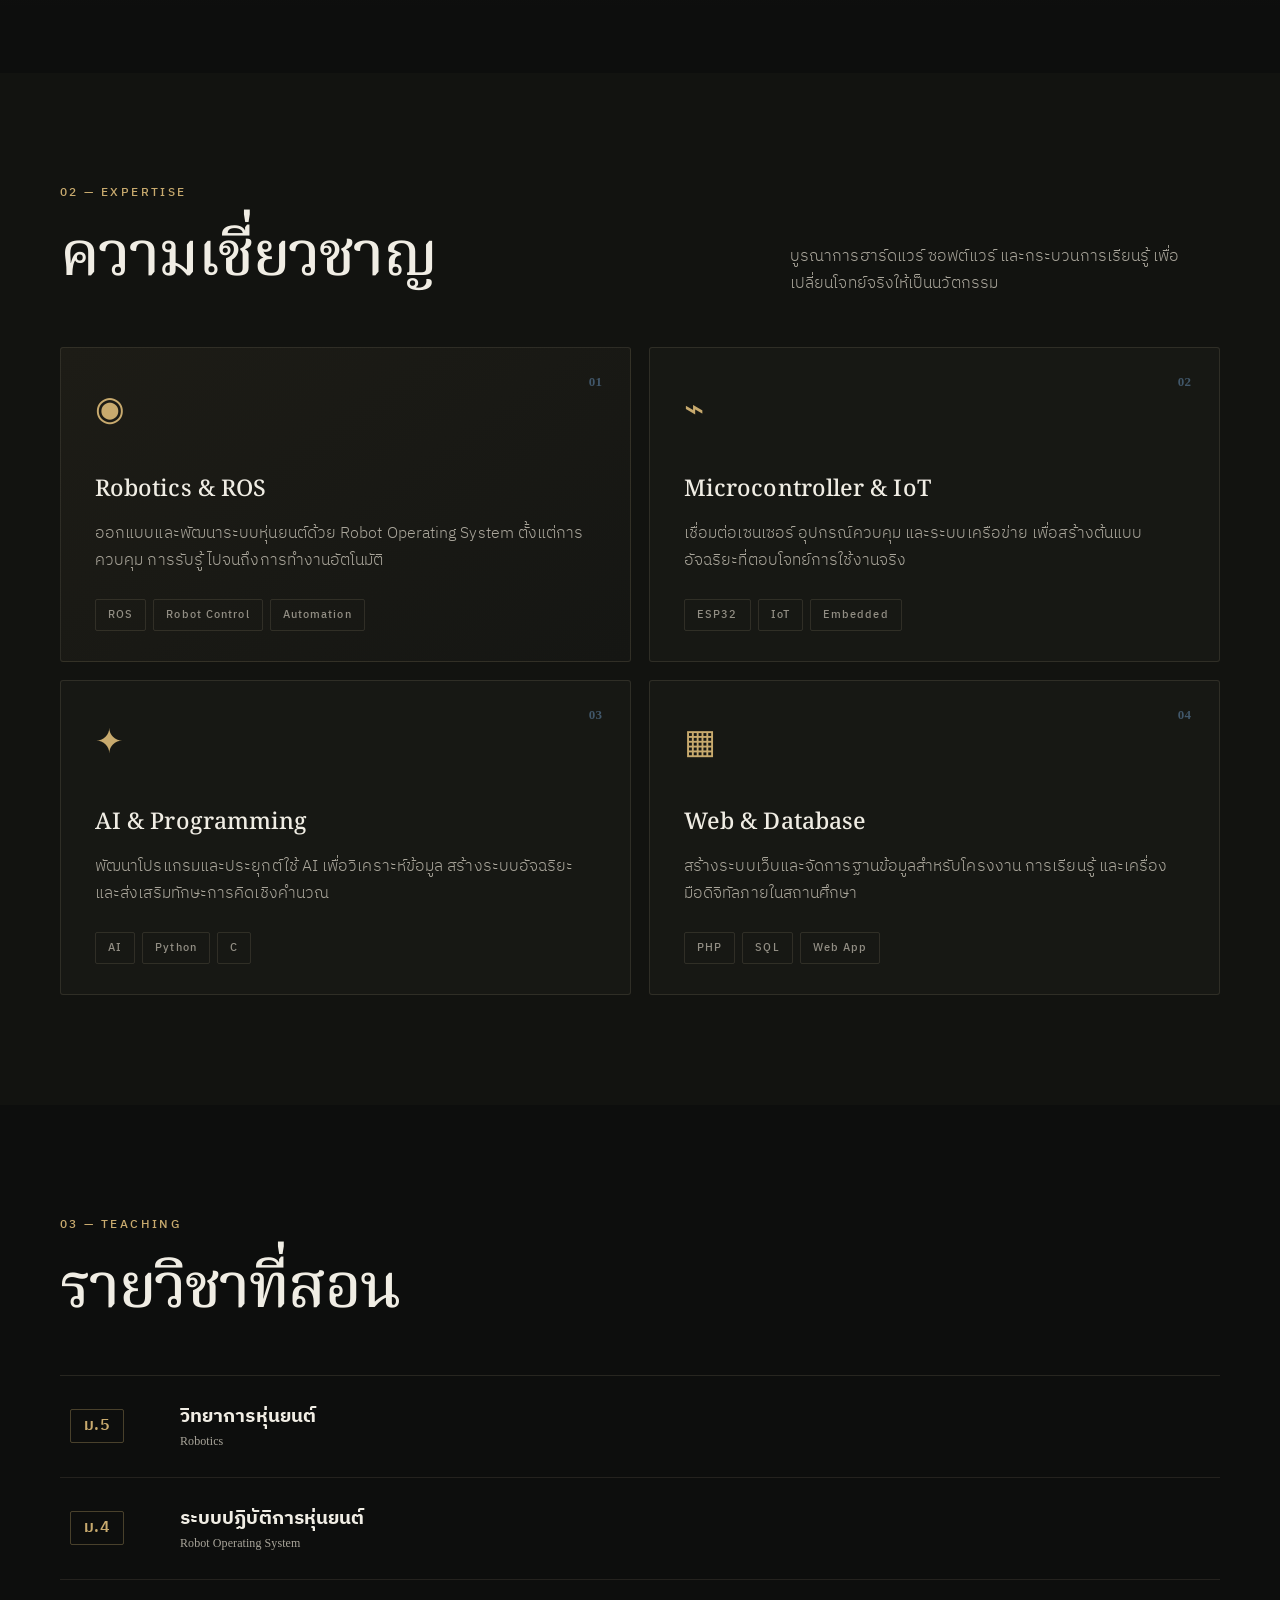
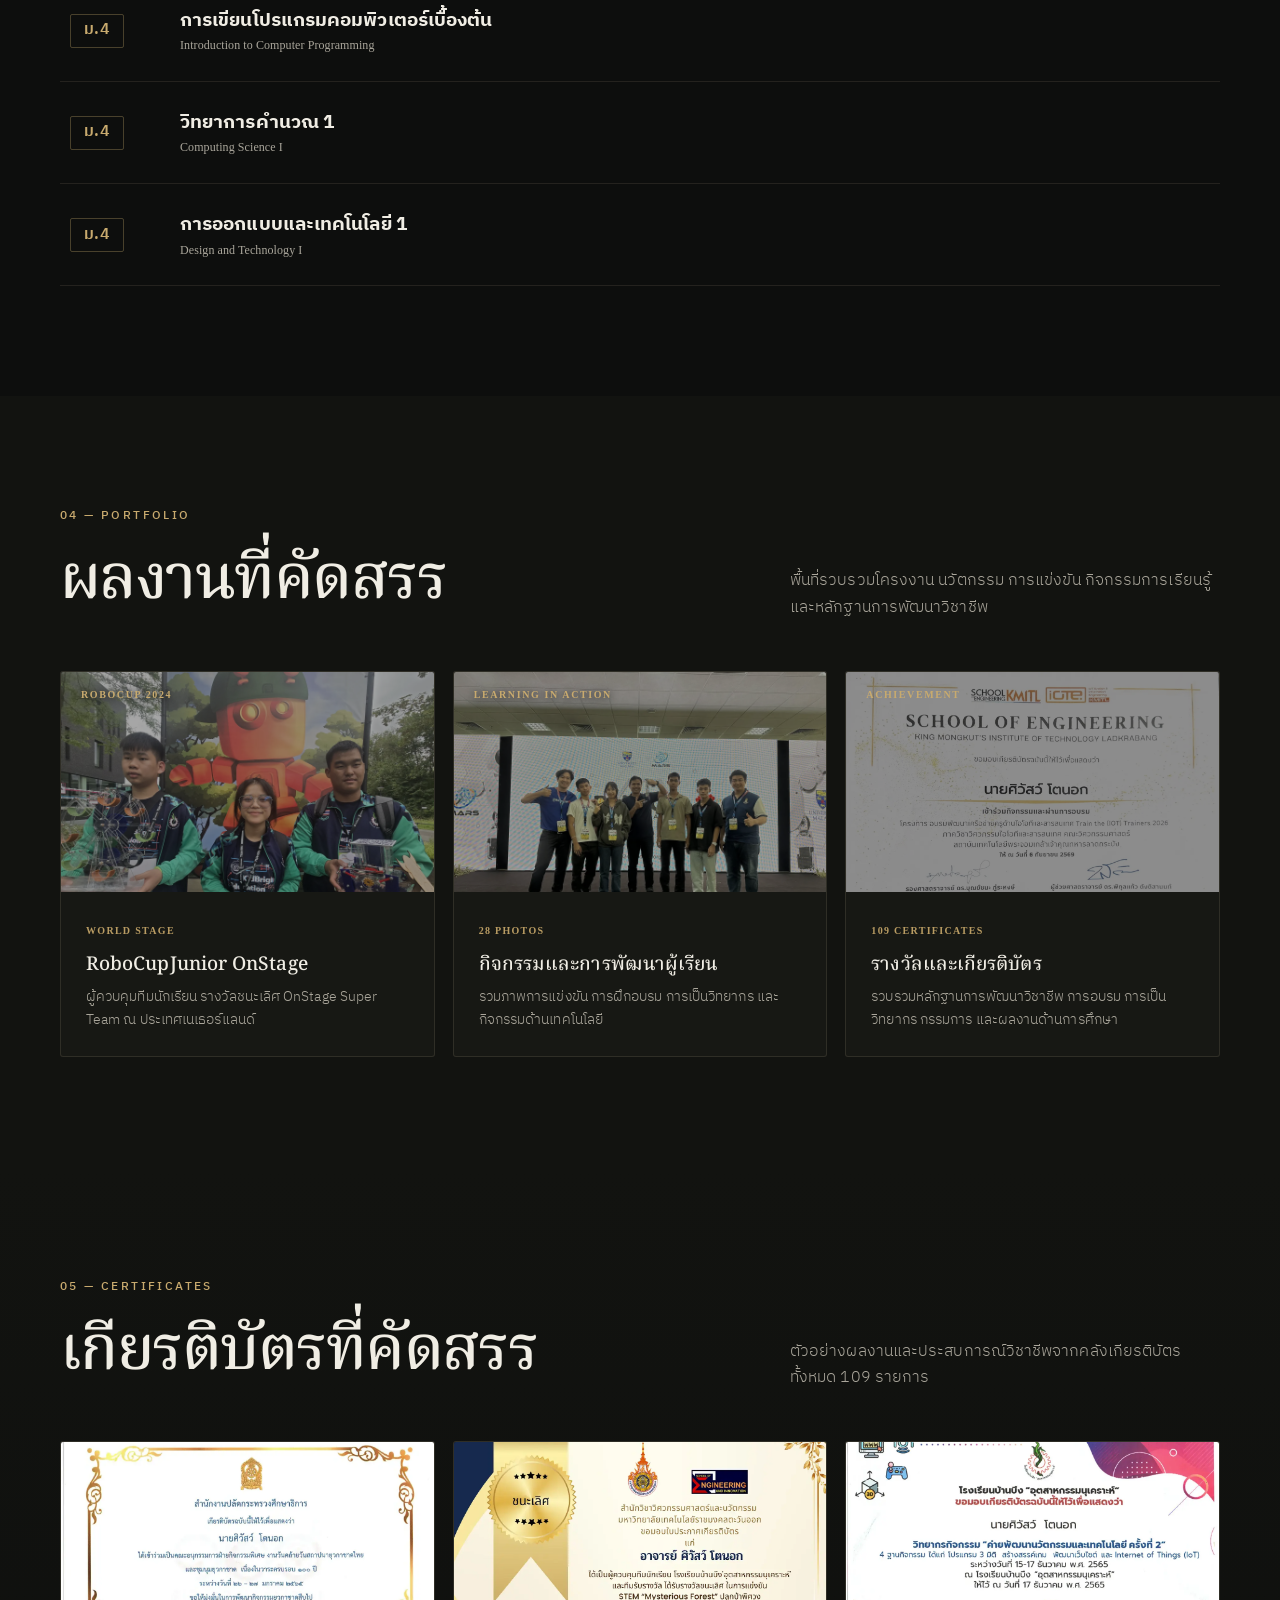
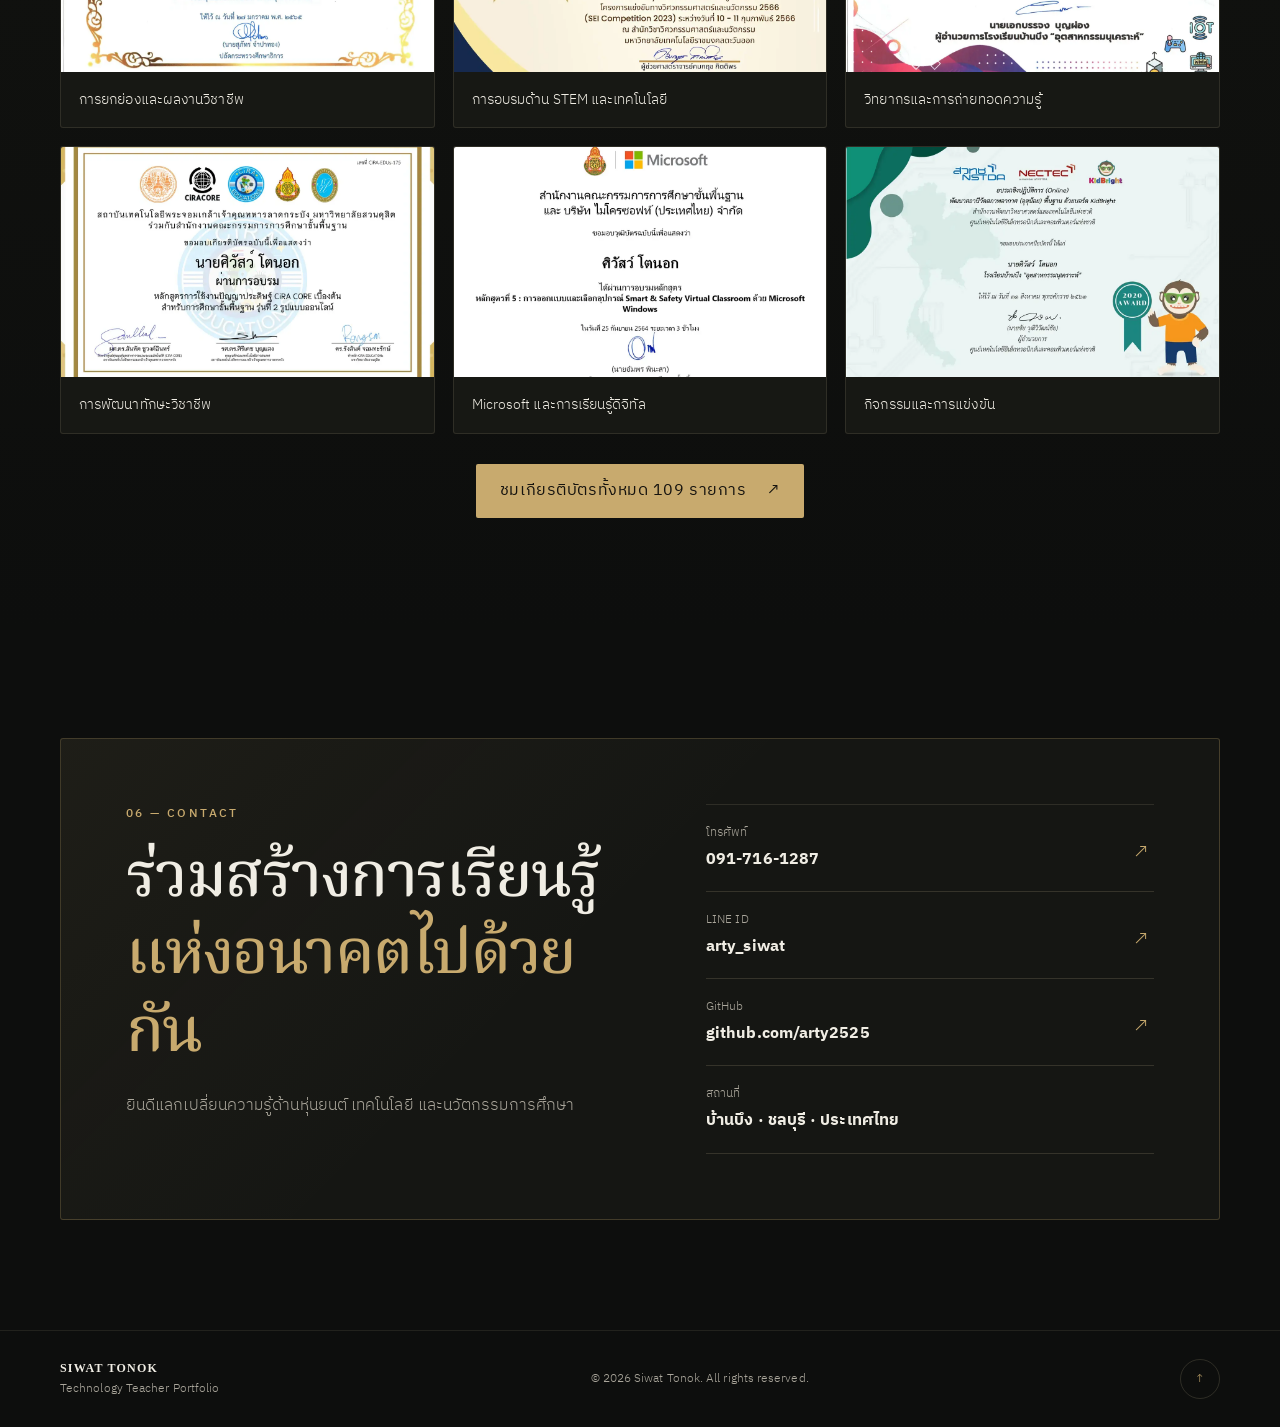
==== commit cb68fdf8: "Add verified encyclopedia-style biography" ====
--- a/index.html
+++ b/index.html
@@ -24,6 +24,7 @@
         <a href="#about">เกี่ยวกับฉัน</a>
         <a href="#expertise">ความเชี่ยวชาญ</a>
         <a href="#teaching">รายวิชาที่สอน</a>
+        <a href="biography.html">ประวัติและอ้างอิง</a>
         <a href="achievements.html">ผลงานและความสำเร็จ</a>
         <a href="#certificates">เกียรติบัตร</a>
         <a class="nav-cta" href="#contact">ติดต่อ</a>
@@ -77,6 +78,7 @@
             <div><span>สังกัด</span><strong>สพม.ชลบุรี ระยอง</strong></div>
             <div><span>พื้นที่</span><strong>อำเภอบ้านบึง จังหวัดชลบุรี</strong></div>
           </div>
+          <a class="article-entry-link" href="biography.html"><span>อ่านประวัติแบบสารานุกรม</span><small>ข้อมูลพร้อมแหล่งอ้างอิงภายนอก</small><i>↗</i></a>
         </div>
       </div>
     </section>
--- a/style.css
+++ b/style.css
@@ -19,8 +19,9 @@
 
 /* Certificates gallery page */
 .subpage-main{padding-top:88px}.subpage-hero{padding:82px 0 48px;background:radial-gradient(circle at 85% 15%,rgba(66,232,224,.12),transparent 35%)}.subpage-hero h1{font-size:clamp(42px,7vw,78px);margin:12px 0}.subpage-hero p{max-width:720px;color:var(--muted);font-size:17px}.subpage-actions{display:flex;gap:12px;flex-wrap:wrap;margin-top:28px}.certificate-gallery-section{padding-top:32px}.gallery-toolbar{display:flex;align-items:center;justify-content:space-between;gap:20px;margin-bottom:25px}.gallery-count{color:var(--muted)}.gallery-count strong{color:var(--cyan);font-family:"Space Grotesk";font-size:24px}.certificate-grid{display:grid;grid-template-columns:repeat(4,1fr);gap:16px}.certificate-card{display:block;overflow:hidden;border:1px solid var(--line);border-radius:15px;background:rgba(14,32,51,.74);color:var(--text);transition:.25s;cursor:zoom-in}.certificate-card:hover{transform:translateY(-4px);border-color:rgba(66,232,224,.42)}.certificate-card img{display:block;width:100%;aspect-ratio:4/3;object-fit:cover;background:#f7f7f7}.certificate-card span{display:flex;align-items:center;justify-content:space-between;padding:13px 14px;font:600 12px "Space Grotesk";letter-spacing:.06em;color:var(--muted)}.certificate-card span i{font-style:normal;color:var(--cyan)}.certificate-card.is-hidden{display:none}.load-more-wrap{display:flex;justify-content:center;margin-top:34px}.certificate-modal{position:fixed;inset:0;z-index:1000;display:none;place-items:center;padding:24px;background:rgba(1,7,13,.92);backdrop-filter:blur(8px)}.certificate-modal.open{display:grid}.certificate-modal img{max-width:min(1200px,94vw);max-height:86vh;object-fit:contain;background:#fff;border-radius:10px;box-shadow:0 25px 80px rgba(0,0,0,.5)}.modal-close{position:fixed;right:22px;top:18px;width:46px;height:46px;border:1px solid rgba(255,255,255,.2);border-radius:50%;background:#102438;color:#fff;font-size:26px;cursor:pointer}.modal-caption{position:fixed;left:50%;bottom:18px;transform:translateX(-50%);padding:8px 14px;border-radius:99px;background:#102438;color:#fff;font-size:13px;white-space:nowrap}
+.certificate-category-nav{display:grid;grid-template-columns:repeat(2,1fr);gap:12px;margin:36px 0 68px}.certificate-category-nav a{display:grid;grid-template-columns:auto 1fr auto;align-items:center;gap:18px;padding:22px 24px;border:1px solid var(--line);background:#151613;transition:.25s}.certificate-category-nav a:hover{border-color:rgba(200,170,110,.58);background:#191914}.certificate-category-nav span{color:var(--cyan);font-size:11px;letter-spacing:.14em}.certificate-category-nav strong{font-family:"Noto Serif Thai",serif;font-size:18px;font-weight:500}.certificate-category-nav small{color:var(--muted)}.certificate-category{scroll-margin-top:110px}.certificate-category+.certificate-category{margin-top:100px;padding-top:82px;border-top:1px solid var(--line)}.certificate-category-heading{display:flex;align-items:end;justify-content:space-between;gap:20px;margin-bottom:26px}.certificate-category-heading h3{font-family:"Noto Serif Thai",serif;font-size:clamp(27px,4vw,40px);font-weight:500;line-height:1.25}.certificate-category-heading>p{color:var(--muted)}.certificate-category-heading>p strong{color:var(--cyan);font-size:22px;font-weight:500}
 @media(max-width:900px){.cert-preview-grid{grid-template-columns:repeat(2,1fr)}.certificate-grid{grid-template-columns:repeat(3,1fr)}}
-@media(max-width:620px){.cert-preview-grid{grid-template-columns:1fr 1fr;gap:10px}.cert-preview-card img{height:155px}.cert-preview-card span{padding:12px;font-size:12px}.subpage-hero{padding-top:62px}.subpage-actions{flex-direction:column}.subpage-actions .button{text-align:center}.gallery-toolbar{align-items:flex-start;flex-direction:column}.certificate-grid{grid-template-columns:repeat(2,1fr);gap:10px}.certificate-card span{padding:10px;font-size:10px}.certificate-modal{padding:10px}.certificate-modal img{max-width:97vw;max-height:82vh}}
+@media(max-width:620px){.cert-preview-grid{grid-template-columns:1fr 1fr;gap:10px}.cert-preview-card img{height:155px}.cert-preview-card span{padding:12px;font-size:12px}.subpage-hero{padding-top:62px}.subpage-actions{flex-direction:column}.subpage-actions .button{text-align:center}.gallery-toolbar{align-items:flex-start;flex-direction:column}.certificate-category-nav{grid-template-columns:1fr;margin:28px 0 58px}.certificate-category-nav a{grid-template-columns:auto 1fr;padding:18px}.certificate-category-nav small{grid-column:2}.certificate-category-heading{align-items:flex-start;flex-direction:column}.certificate-category+.certificate-category{margin-top:76px;padding-top:62px}.certificate-grid{grid-template-columns:repeat(2,1fr);gap:10px}.certificate-card span{padding:10px;font-size:10px}.certificate-modal{padding:10px}.certificate-modal img{max-width:97vw;max-height:82vh}.modal-caption{max-width:calc(100vw - 28px);overflow:hidden;text-overflow:ellipsis}}
 
 /* Achievements and activities */
 .activity-project .placeholder-visual img{width:100%;height:100%;object-fit:cover;filter:saturate(.85) brightness(.65);transition:transform .45s ease,filter .45s ease}.activity-project:hover .placeholder-visual img{transform:scale(1.04);filter:saturate(1) brightness(.78)}.activity-project .placeholder-visual>span{z-index:1;text-shadow:0 1px 8px #000}.achievement-section{background:var(--bg-soft)}.achievement-grid{display:grid;grid-template-columns:repeat(2,1fr);gap:18px}.achievement-card{position:relative;min-height:270px;padding:34px;border:1px solid var(--line);border-radius:var(--radius);background:rgba(14,32,51,.72);overflow:hidden}.featured-achievement{background:linear-gradient(135deg,rgba(20,72,85,.9),rgba(14,32,51,.78))}.achievement-card:after{content:"";position:absolute;width:180px;height:180px;right:-60px;bottom:-80px;border-radius:50%;background:var(--cyan);filter:blur(100px);opacity:.12}.achievement-year{position:absolute;right:28px;top:26px;color:var(--cyan);font:600 13px "Space Grotesk";letter-spacing:.08em}.achievement-kicker{color:var(--cyan);font:600 10px "Space Grotesk";letter-spacing:.15em;margin-bottom:32px}.achievement-card h3{font-size:23px;line-height:1.35;margin-bottom:14px;padding-right:45px}.achievement-card>p:last-child{color:var(--muted)}.activity-section{background:linear-gradient(180deg,var(--bg),var(--bg-soft))}.activity-grid{display:grid;grid-template-columns:repeat(4,1fr);gap:14px}.activity-card{position:relative;display:block;border:0;border-radius:16px;overflow:hidden;background:var(--panel);cursor:zoom-in;padding:0;color:var(--text)}.activity-card img{width:100%;aspect-ratio:4/3;object-fit:cover;transition:transform .4s ease,filter .4s ease}.activity-card:hover img{transform:scale(1.045);filter:brightness(.78)}.activity-card span{position:absolute;inset:auto 12px 10px;opacity:0;transform:translateY(8px);font-size:12px;text-align:left;text-shadow:0 2px 8px #000;transition:.3s}.activity-card:hover span{opacity:1;transform:none}.activity-modal{position:fixed;inset:0;z-index:1000;display:none;place-items:center;padding:24px;background:rgba(1,7,13,.94);backdrop-filter:blur(8px)}.activity-modal.open{display:grid}.activity-modal img{max-width:min(1280px,94vw);max-height:86vh;object-fit:contain;border-radius:10px;box-shadow:0 25px 80px rgba(0,0,0,.55)}
@@ -30,3 +31,13 @@
 /* Quiet luxury refinement */
 body{background:#0d0e0d;color:var(--text);font-weight:300;letter-spacing:.005em}.page-noise{opacity:.018}.site-header{background:rgba(13,14,13,.9);border-color:rgba(218,202,164,.08)}.site-header.scrolled{box-shadow:0 16px 45px rgba(0,0,0,.28)}.nav{height:88px}.brand-mark{width:40px;height:40px;border-color:rgba(200,170,110,.72);clip-path:none;font-family:"Noto Serif Thai",serif;font-size:13px}.brand-copy{font-family:"IBM Plex Sans Thai",sans-serif;letter-spacing:.16em}.brand-copy strong{font-weight:500}.brand-copy small{font-size:9px;color:#8d887d}.nav-links{gap:30px}.nav-links a{color:#aaa69b;font-size:13px;letter-spacing:.035em}.nav-links a:hover{color:#ddc796}.nav-cta{border-radius:2px;border-color:rgba(200,170,110,.24);padding:10px 20px}.hero{padding-top:150px}.hero-grid{opacity:.055;background-size:80px 80px}.orb{opacity:.055;filter:blur(140px)}.orb-one{background:#bd9c5c}.orb-two{background:#755f38}.eyebrow,.section-index{font-family:"IBM Plex Sans Thai",sans-serif;font-weight:500;letter-spacing:.2em;color:#c8aa6e}.eyebrow span{background:#c8aa6e;width:44px}h1,h2{font-family:"Noto Serif Thai",serif;font-weight:500;letter-spacing:-.025em}h1{line-height:1.12}h2{line-height:1.25}.gradient-text{background:none;color:#c8aa6e}.hero-name{font-family:"Noto Serif Thai",serif;font-weight:500}.hero-intro,.about-content>p:not(.lead),.section-heading.horizontal>p{color:#aaa69b}.button{border-radius:2px;padding:14px 24px;font-weight:400;letter-spacing:.035em}.button.primary{background:#c8aa6e;color:#15130f;box-shadow:none}.button.primary:hover{background:#ddc796;box-shadow:none}.button.ghost{border-color:rgba(218,202,164,.2)}.button.ghost:hover{border-color:#c8aa6e;color:#ddc796}.hero-tags span,.skill-list span{border-radius:2px;border-color:rgba(218,202,164,.13);font-family:"IBM Plex Sans Thai",sans-serif;color:#928e84;letter-spacing:.1em}.portrait-frame{border-radius:2px;border:1px solid rgba(200,170,110,.32);box-shadow:24px 28px 0 rgba(200,170,110,.055),0 35px 90px rgba(0,0,0,.42)}.portrait-frame:after{background:linear-gradient(180deg,transparent 60%,rgba(13,14,13,.45))}.floating-card{border-radius:2px;background:rgba(20,21,18,.92);border-color:rgba(218,202,164,.15);font-family:"IBM Plex Sans Thai",sans-serif}.pulse{background:#c8aa6e;box-shadow:0 0 0 4px rgba(200,170,110,.1)}.corner{display:none}.about{background:linear-gradient(180deg,rgba(200,170,110,.025),transparent)}.about-content .lead{font-family:"Noto Serif Thai",serif;font-weight:400;color:#e5ded0}.info-grid,.course-list{border-color:rgba(218,202,164,.13)}.info-grid div,.course{border-color:rgba(218,202,164,.11)}.expertise,.portfolio,.achievement-section{background:#121310}.skill-card,.project-placeholder,.achievement-card,.cert-preview-card,.certificate-card{border-radius:3px;background:#171814;border-color:rgba(218,202,164,.12)}.skill-card.featured,.featured-achievement{background:linear-gradient(145deg,#1d1c16,#151613)}.skill-card:hover,.project-placeholder:hover,.achievement-card:hover,.cert-preview-card:hover,.certificate-card:hover{transform:translateY(-3px);border-color:rgba(200,170,110,.5)}.skill-card h3,.project-meta h3,.achievement-card h3{font-family:"Noto Serif Thai",serif;font-weight:500}.skill-symbol{color:#c8aa6e}.course-level{border-radius:2px;border-color:rgba(200,170,110,.32);color:#c8aa6e}.course:hover{background:linear-gradient(90deg,rgba(200,170,110,.045),transparent)}.placeholder-visual{background:#11120f}.project-meta>span,.achievement-kicker{color:#b99c63}.contact-card{border-radius:3px;border-color:rgba(200,170,110,.24);background:linear-gradient(135deg,rgba(200,170,110,.05),transparent 45%),#151613}.contact-links{border-color:rgba(218,202,164,.13)}footer{border-color:rgba(218,202,164,.1)}.cert-preview{background:linear-gradient(180deg,#121310,#0d0e0d)}.cert-preview-card img,.certificate-card img{background:#e9e5dc}.subpage-hero{background:radial-gradient(circle at 85% 10%,rgba(200,170,110,.08),transparent 34%)}.activity-section{background:linear-gradient(180deg,#0d0e0d,#121310)}.activity-card{border-radius:2px;background:#171814}.activity-modal,.certificate-modal{background:rgba(8,9,8,.96)}.modal-close{border-radius:2px;background:#171814;border-color:rgba(218,202,164,.22);color:#ddc796}.reveal{transform:translateY(14px);transition-duration:.85s}
 @media(max-width:620px){.nav{height:76px}.hero{padding-top:115px}h1{font-size:44px}.portrait-frame{box-shadow:14px 16px 0 rgba(200,170,110,.05),0 25px 65px rgba(0,0,0,.42)}.skill-card,.achievement-card,.contact-card{border-radius:2px}.activity-card{border-radius:2px}}
+
+/* Verified biography */
+.nav-links a.active{color:#ddc796}.article-entry-link{position:relative;display:grid;grid-template-columns:1fr auto;gap:2px 20px;margin-top:28px;padding:18px 48px 18px 0;border-top:1px solid var(--line);border-bottom:1px solid var(--line);transition:.25s}.article-entry-link span{font-family:"Noto Serif Thai",serif;font-size:18px;color:var(--text)}.article-entry-link small{grid-column:1;color:var(--muted)}.article-entry-link i{position:absolute;right:8px;top:22px;color:var(--cyan);font-style:normal;font-size:20px;transition:.25s}.article-entry-link:hover{border-color:rgba(200,170,110,.42)}.article-entry-link:hover i{transform:translate(4px,-4px)}
+.biography-main{background:linear-gradient(180deg,#11120f 0,#0d0e0d 32%)}.biography-hero{padding:90px 0 68px;border-bottom:1px solid var(--line)}.biography-hero h1{margin:14px 0 10px;font-size:clamp(54px,8vw,96px)}.biography-deck{max-width:760px;color:#c7c0b4;font:400 clamp(18px,2vw,24px) "Noto Serif Thai",serif}.source-status{display:flex;align-items:center;gap:10px;margin-top:28px;color:var(--muted);font-size:12px;letter-spacing:.04em}.source-status span{width:7px;height:7px;border-radius:50%;background:var(--cyan);box-shadow:0 0 0 5px rgba(200,170,110,.08)}
+.encyclopedia-layout{display:grid;grid-template-columns:160px minmax(0,1fr) 270px;gap:48px;align-items:start;padding-top:74px;padding-bottom:110px}.article-toc{position:sticky;top:118px;padding-top:6px}.article-toc>p{margin-bottom:14px;color:var(--cyan);font-size:11px;font-weight:500;letter-spacing:.16em}.article-toc ol{list-style:none;border-left:1px solid var(--line)}.article-toc li{margin:0}.article-toc a{display:block;padding:7px 0 7px 15px;color:var(--muted);font-size:13px;transition:.2s}.article-toc a:hover{color:#ddc796;border-left:1px solid #c8aa6e;margin-left:-1px}
+.encyclopedia-article{min-width:0}.encyclopedia-article section{scroll-margin-top:112px;padding-bottom:34px;margin-bottom:34px;border-bottom:1px solid var(--line)}.encyclopedia-article section:last-child{margin-bottom:0}.encyclopedia-article h2{margin-bottom:18px;font-size:clamp(27px,3vw,38px)}.encyclopedia-article h3{margin:26px 0 10px;font:500 20px "Noto Serif Thai",serif;color:#ded6c8}.encyclopedia-article p{margin-bottom:16px;color:#b8b3a9;font-size:16px;line-height:1.85}.encyclopedia-article .article-lead{color:#ded8cd;font-size:19px;line-height:1.9}.encyclopedia-article sup{font-size:11px;margin-left:2px}.encyclopedia-article sup a,.reference-list a{color:#c8aa6e;text-decoration-color:rgba(200,170,110,.35);text-underline-offset:3px}.encyclopedia-article sup a:hover,.reference-list a:hover{color:#ead6aa;text-decoration:underline}
+.verification-panel{padding:30px!important;border:1px solid rgba(200,170,110,.24)!important;background:linear-gradient(135deg,rgba(200,170,110,.055),transparent 55%),#151613}.verification-panel h2{font-size:30px}.verification-panel p:last-child{margin-bottom:0}.reference-list ol{padding-left:24px}.reference-list li{padding-left:8px;margin-bottom:14px;color:#a9a59c;font-size:14px;line-height:1.72}.reference-date{margin:24px 0 0!important;padding-top:18px;border-top:1px solid var(--line);font-size:12px!important;color:#827e75!important}
+.biography-infobox{position:sticky;top:112px;border:1px solid rgba(218,202,164,.16);background:#161713}.biography-infobox img{width:100%;aspect-ratio:4/5;object-fit:cover;object-position:54% center;filter:saturate(.82)}.biography-infobox h2{padding:22px 22px 0;font-size:25px}.infobox-english{padding:0 22px 17px;color:var(--cyan);font-size:12px;letter-spacing:.09em}.biography-infobox dl{border-top:1px solid var(--line)}.biography-infobox dl div{padding:14px 22px;border-bottom:1px solid var(--line)}.biography-infobox dt{margin-bottom:4px;color:#858178;font-size:11px}.biography-infobox dd{color:#d5cfc3;font-size:13px;line-height:1.55}.biography-infobox .button{width:calc(100% - 44px);margin:22px;font-size:13px}
+@media(max-width:1050px){.encyclopedia-layout{grid-template-columns:130px minmax(0,1fr);gap:38px}.biography-infobox{position:relative;top:auto;grid-column:1;grid-row:1;margin-bottom:25px}.article-toc{grid-column:1;grid-row:2}.encyclopedia-article{grid-column:2;grid-row:1 / span 2}}
+@media(max-width:720px){.biography-hero{padding:62px 0 50px}.biography-hero h1{font-size:50px}.biography-deck{font-size:18px}.encyclopedia-layout{display:flex;flex-direction:column;padding-top:38px;padding-bottom:78px}.biography-infobox{order:1;width:100%;display:grid;grid-template-columns:120px 1fr;align-items:start}.biography-infobox img{grid-row:1 / span 4;height:100%;aspect-ratio:auto}.biography-infobox h2{padding:18px 18px 0;font-size:22px}.infobox-english{padding:0 18px 12px}.biography-infobox dl{grid-column:2}.biography-infobox dl div{padding:10px 18px}.biography-infobox .button{grid-column:1 / -1;width:auto;margin:14px}.article-toc{position:relative;top:auto;order:2;width:100%;padding:18px;border:1px solid var(--line)}.article-toc ol{columns:2}.encyclopedia-article{order:3}.encyclopedia-article .article-lead{font-size:17px}.verification-panel{padding:22px!important}}
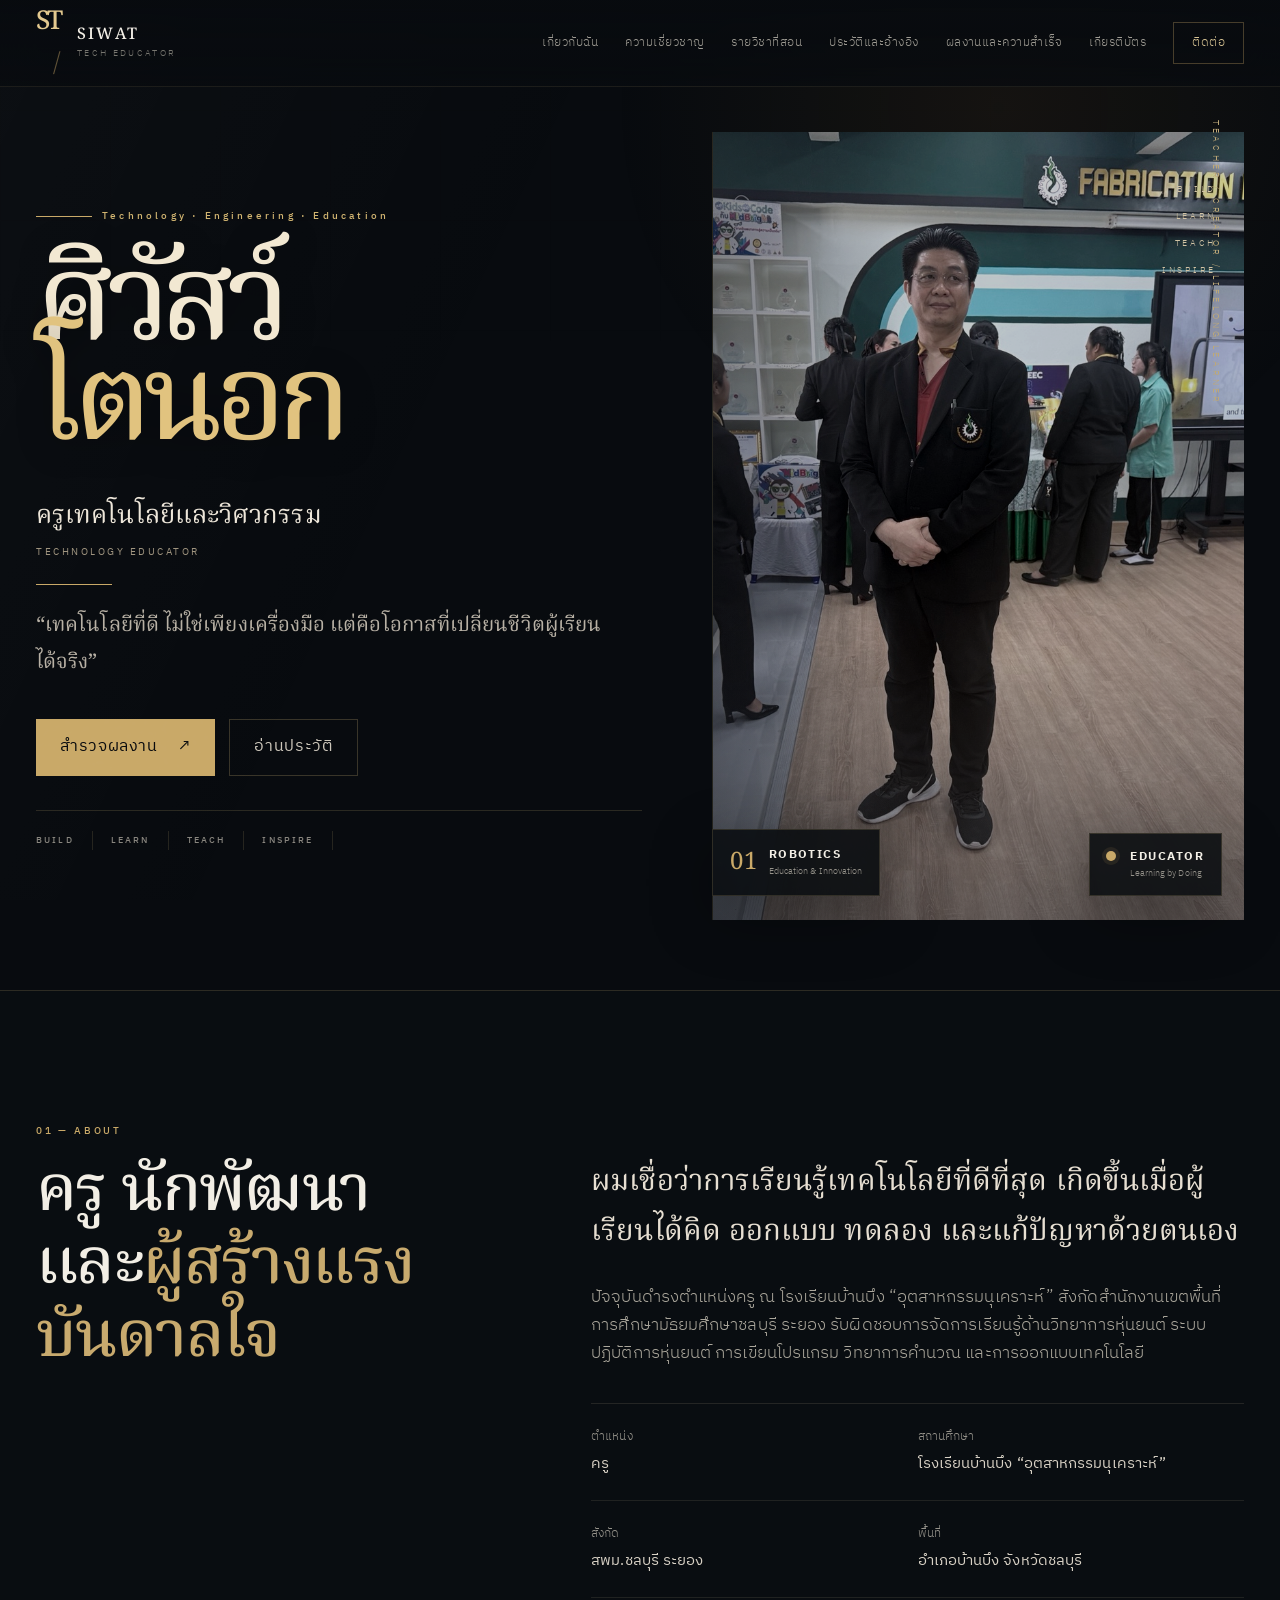
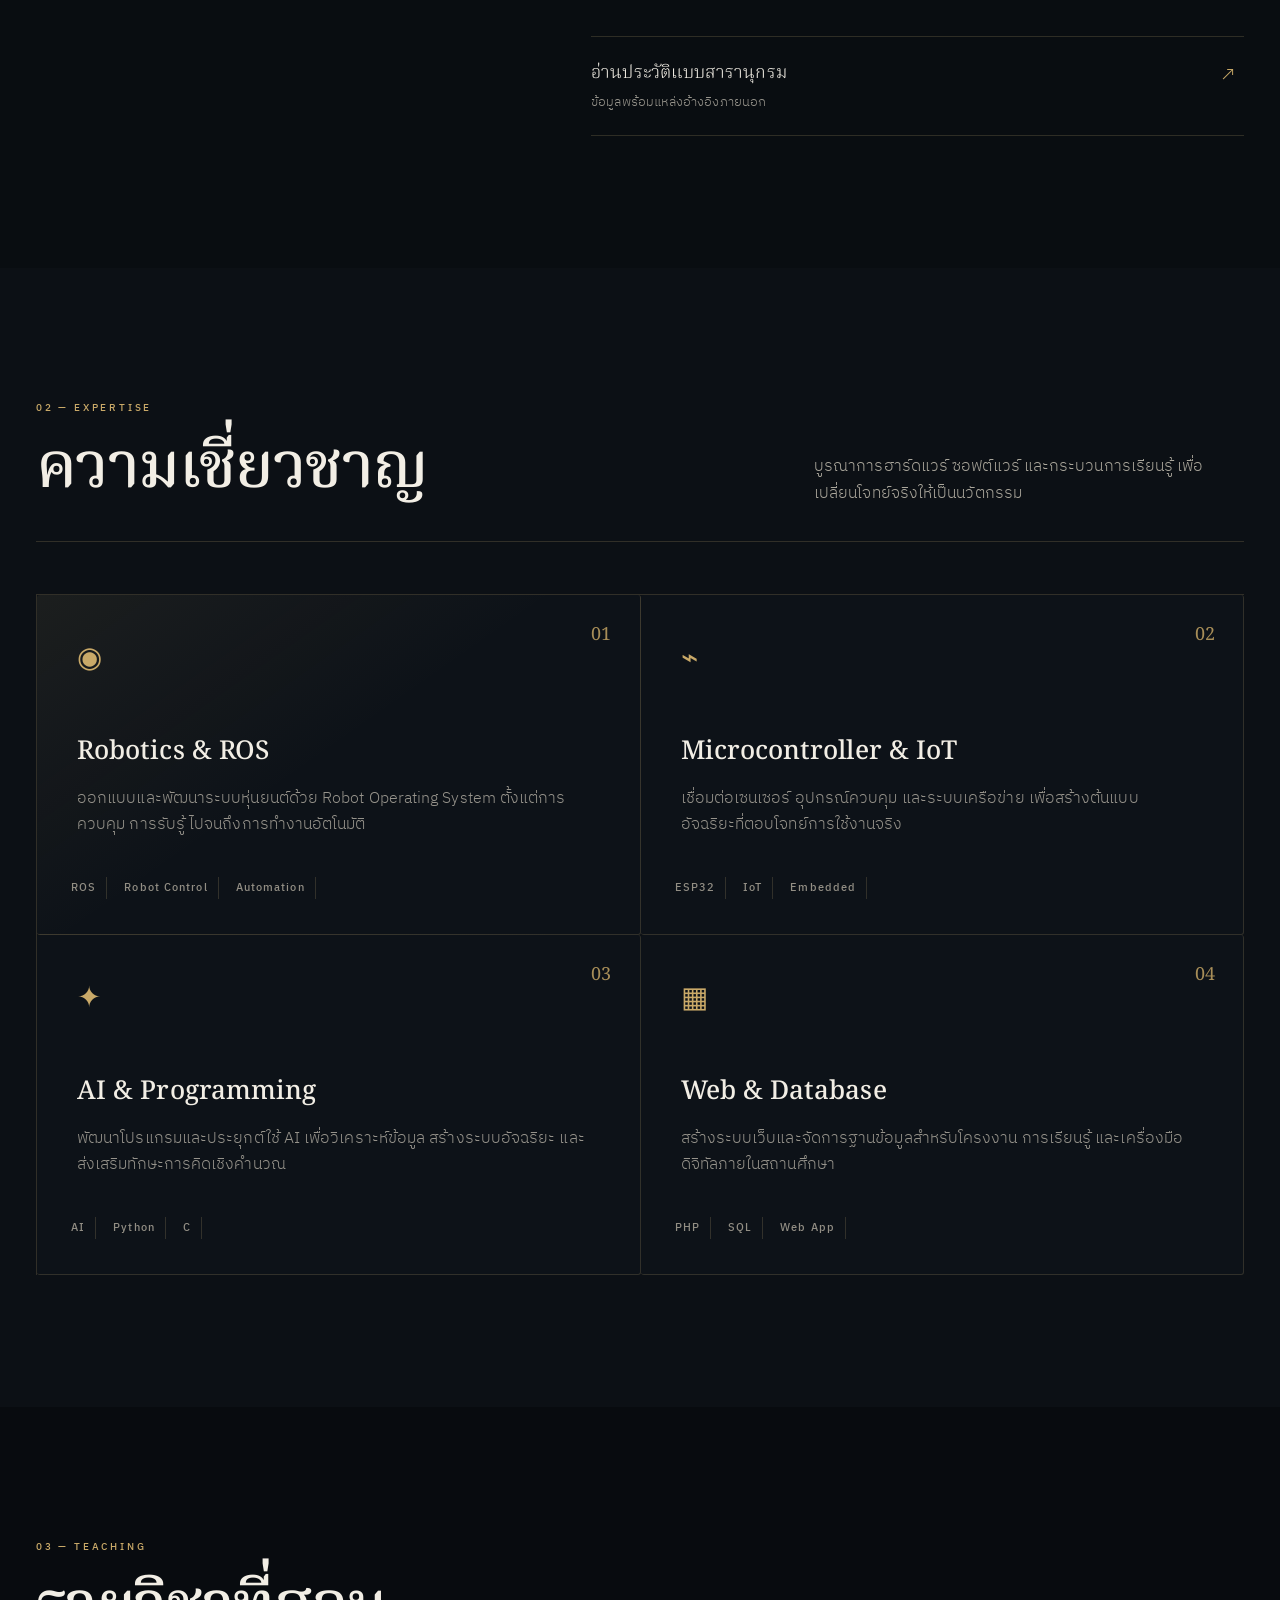
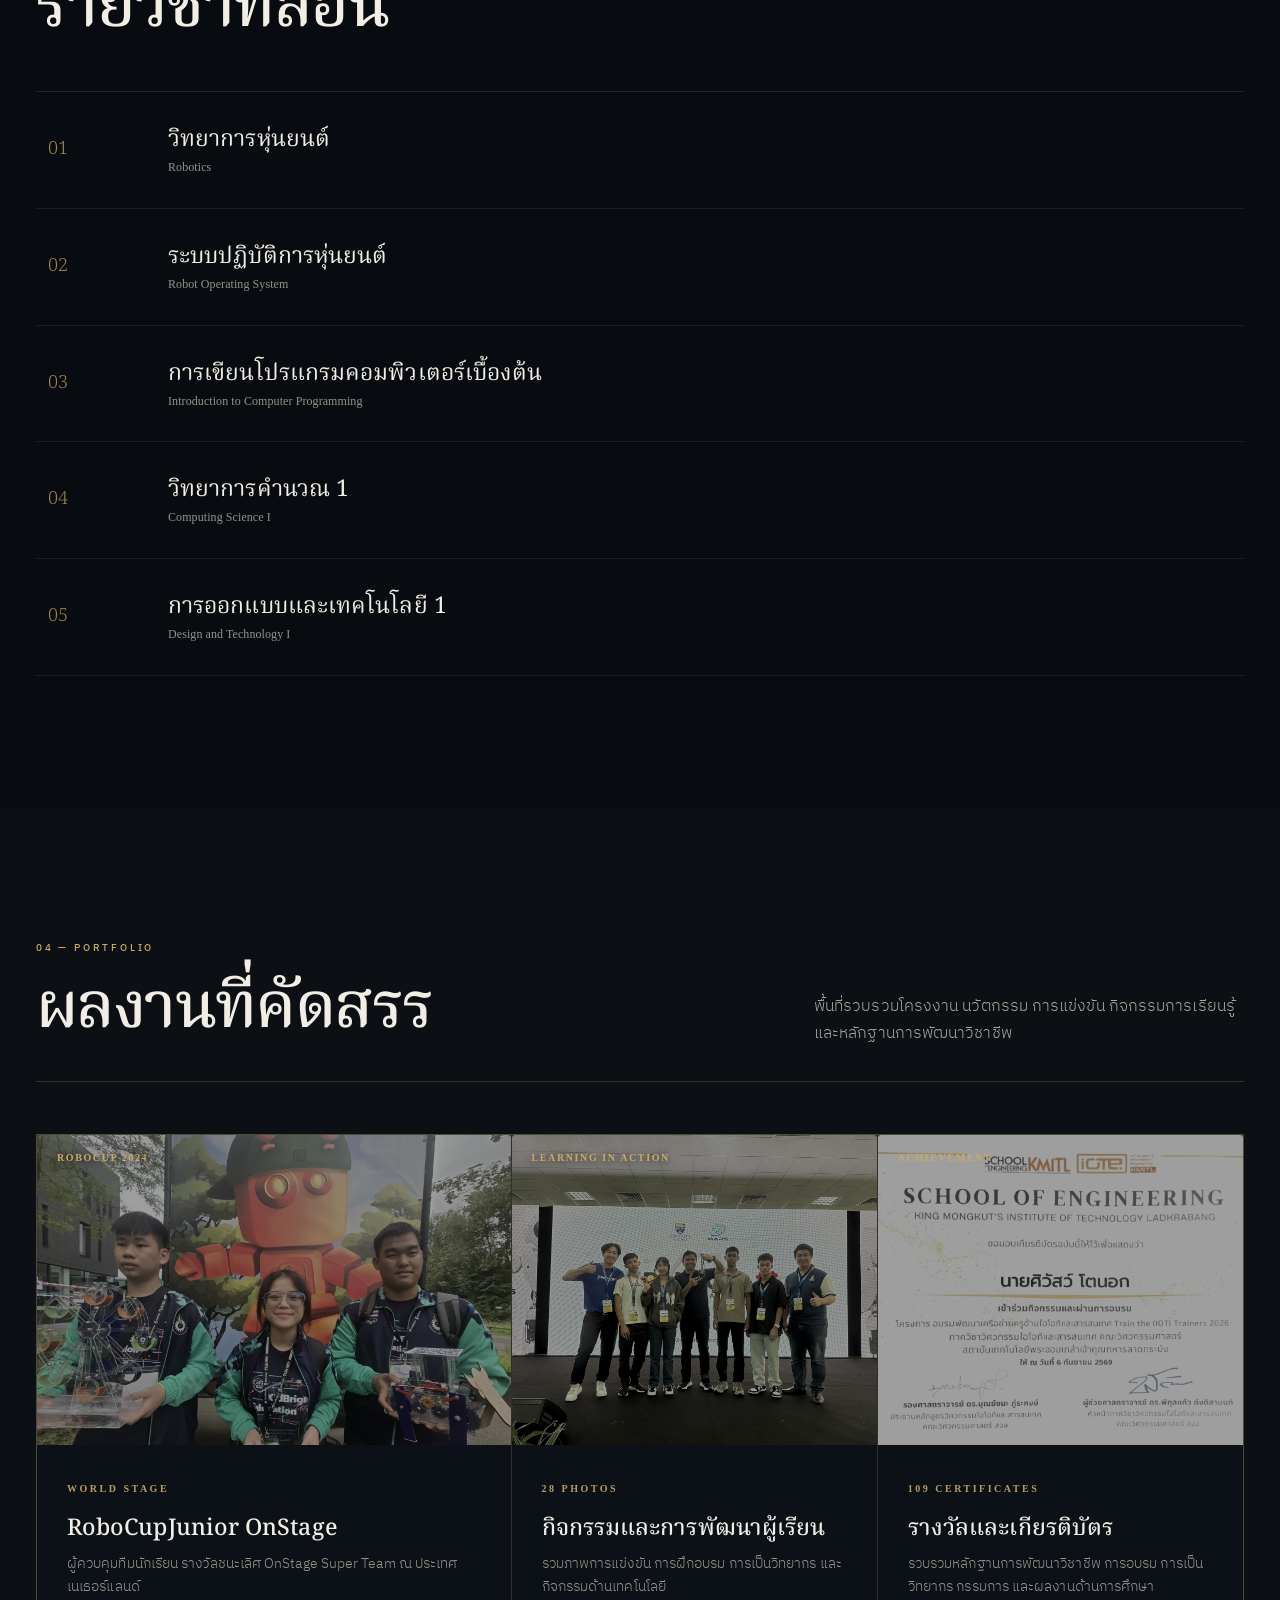
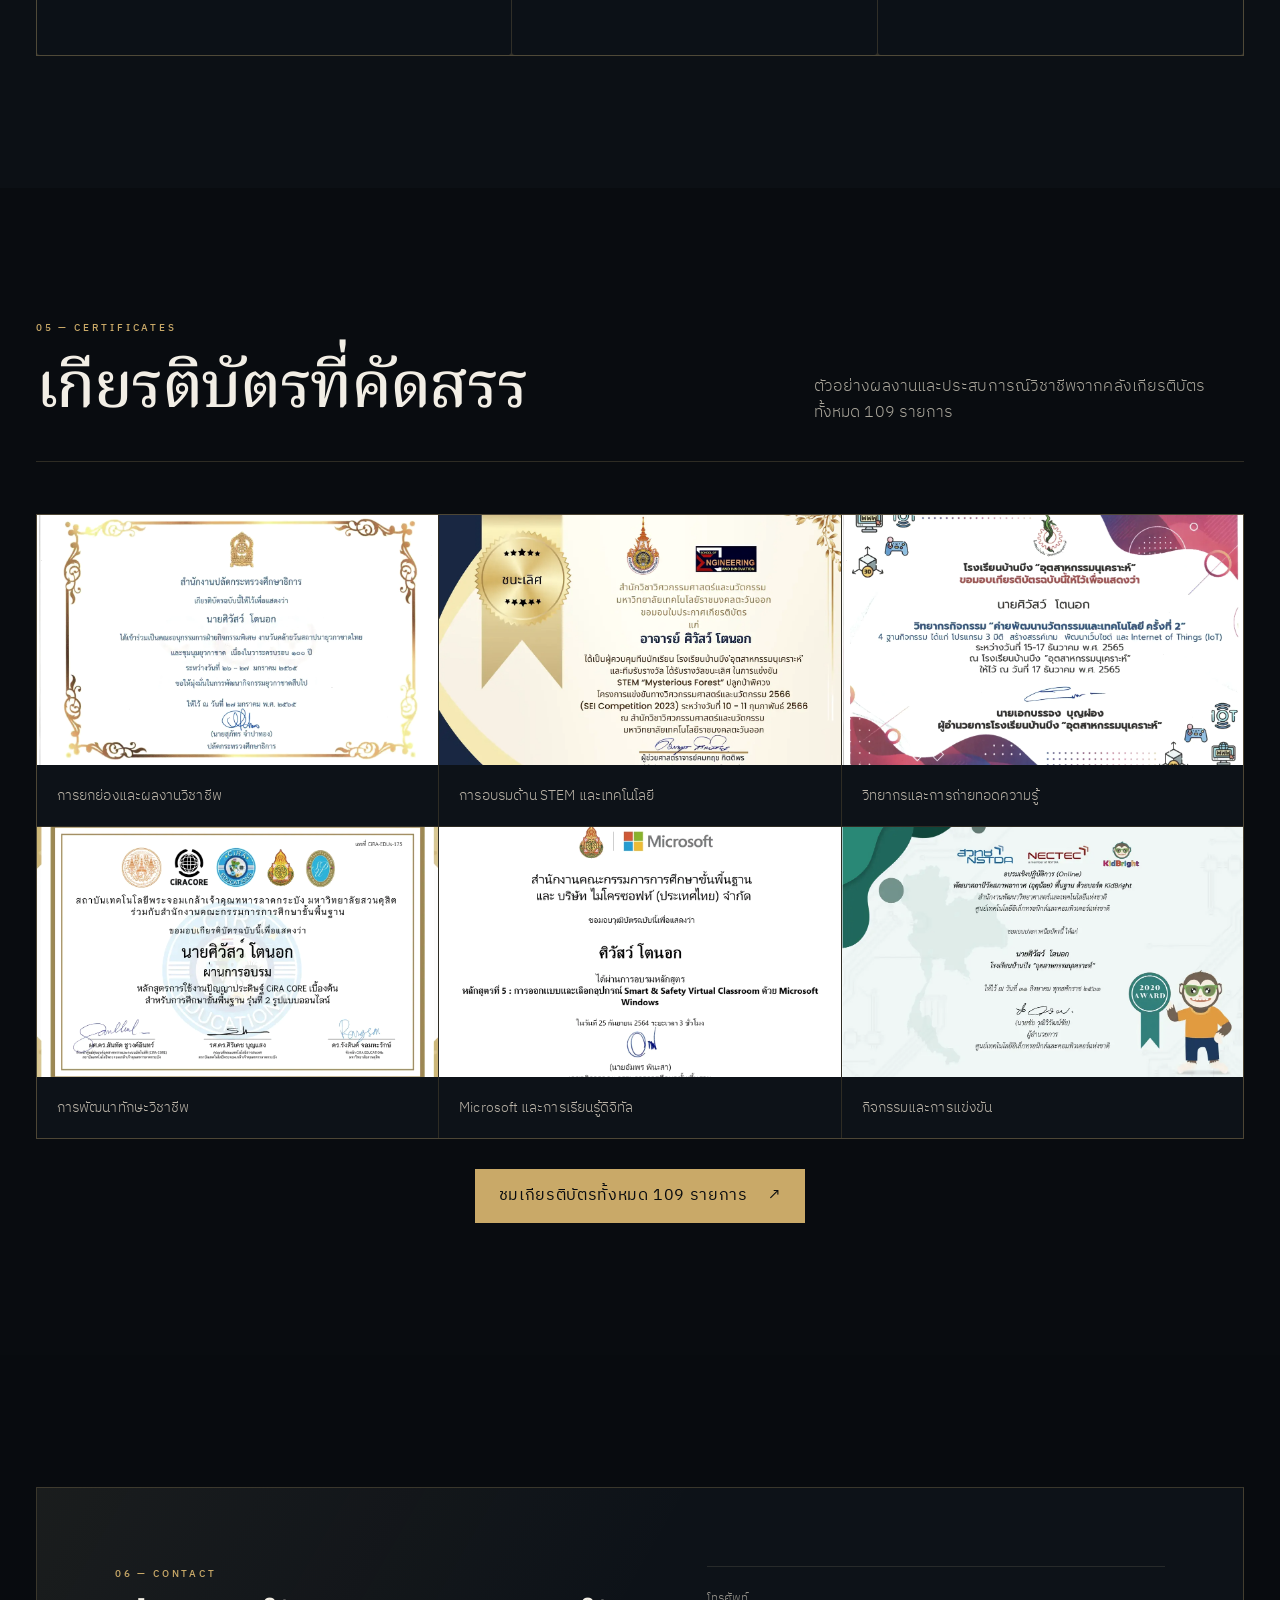
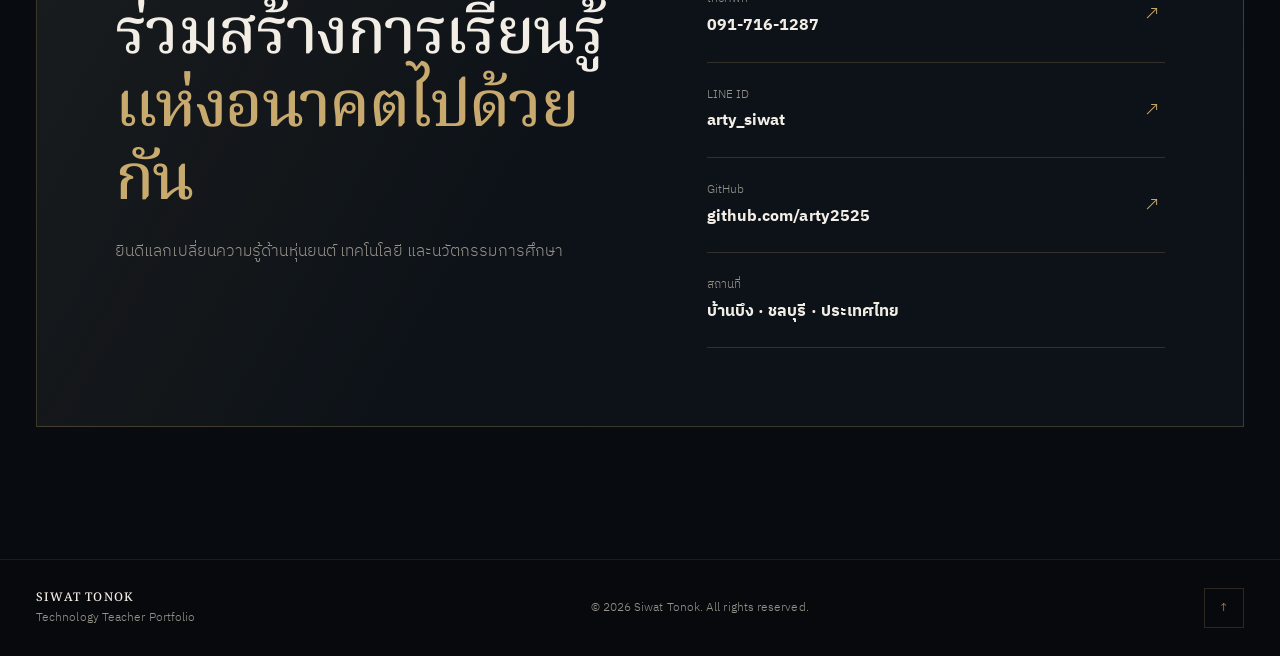
==== commit 63911a58: "Redesign portfolio in Midnight Gallery style" ====
--- a/index.html
+++ b/index.html
@@ -4,7 +4,7 @@
   <meta charset="UTF-8">
   <meta name="viewport" content="width=device-width, initial-scale=1.0">
   <meta name="description" content="Portfolio ของนายศิวัสว์ โตนอก ครูผู้เชี่ยวชาญด้านหุ่นยนต์ ROS, Microcontroller, IoT, AI และ Programming">
-  <meta name="theme-color" content="#07111f">
+  <meta name="theme-color" content="#080b0f">
   <title>นายศิวัสว์ โตนอก | Technology Teacher Portfolio</title>
   <link rel="icon" href="assets/favicon.svg" type="image/svg+xml">
   <link rel="stylesheet" href="style.css">
@@ -39,16 +39,16 @@
       <div class="orb orb-two" aria-hidden="true"></div>
       <div class="container hero-layout">
         <div class="hero-copy reveal">
-          <p class="eyebrow"><span></span> Technology Teacher · Robotics Mentor</p>
-          <h1 id="hero-title">สร้างการเรียนรู้<br>ด้วย<span class="gradient-text">เทคโนโลยี</span></h1>
-          <p class="hero-name">นายศิวัสว์ โตนอก <span>Mr. Siwat Tonok</span></p>
-          <p class="hero-intro">ครูผู้มุ่งพัฒนาผู้เรียนผ่านหุ่นยนต์ ปัญญาประดิษฐ์ และการเขียนโปรแกรม จากแนวคิดในห้องเรียนสู่ชิ้นงานที่ใช้งานได้จริง</p>
+          <p class="eyebrow"><span></span> Technology · Engineering · Education</p>
+          <h1 id="hero-title">ศิวัสว์<br><span class="gradient-text">โตนอก</span></h1>
+          <p class="hero-name">ครูเทคโนโลยีและวิศวกรรม <span>Technology Educator</span></p>
+          <p class="hero-intro">“เทคโนโลยีที่ดี ไม่ใช่เพียงเครื่องมือ แต่คือโอกาสที่เปลี่ยนชีวิตผู้เรียนได้จริง”</p>
           <div class="hero-actions">
-            <a class="button primary" href="#portfolio">ชมผลงาน <span>↗</span></a>
-            <a class="button ghost" href="#contact">พูดคุยกับผม</a>
+            <a class="button primary" href="#portfolio">สำรวจผลงาน <span>↗</span></a>
+            <a class="button ghost" href="biography.html">อ่านประวัติ</a>
           </div>
           <div class="hero-tags" aria-label="ความเชี่ยวชาญเด่น">
-            <span>ROS</span><span>AI</span><span>IoT</span><span>Python</span>
+            <span>BUILD</span><span>LEARN</span><span>TEACH</span><span>INSPIRE</span>
           </div>
         </div>
 
@@ -56,8 +56,8 @@
           <div class="portrait-frame">
             <img src="assets/profile.jpeg" alt="นายศิวัสว์ โตนอก ในห้องปฏิบัติการ Fabrication Lab และ Coding Robot">
           </div>
-          <div class="floating-card card-top"><span class="pulse"></span><strong>ACTIVE</strong><small>Learning by Doing</small></div>
-          <div class="floating-card card-bottom"><span class="code-icon">&lt;/&gt;</span><div><strong>ROBOTICS</strong><small>Education & Innovation</small></div></div>
+          <div class="floating-card card-top"><span class="pulse"></span><strong>EDUCATOR</strong><small>Learning by Doing</small></div>
+          <div class="floating-card card-bottom"><span class="code-icon">01</span><div><strong>ROBOTICS</strong><small>Education & Innovation</small></div></div>
           <div class="corner corner-one"></div><div class="corner corner-two"></div>
         </div>
       </div>
--- a/style.css
+++ b/style.css
@@ -41,3 +41,218 @@
 .biography-infobox{position:sticky;top:112px;border:1px solid rgba(218,202,164,.16);background:#161713}.biography-infobox img{width:100%;aspect-ratio:4/5;object-fit:cover;object-position:54% center;filter:saturate(.82)}.biography-infobox h2{padding:22px 22px 0;font-size:25px}.infobox-english{padding:0 22px 17px;color:var(--cyan);font-size:12px;letter-spacing:.09em}.biography-infobox dl{border-top:1px solid var(--line)}.biography-infobox dl div{padding:14px 22px;border-bottom:1px solid var(--line)}.biography-infobox dt{margin-bottom:4px;color:#858178;font-size:11px}.biography-infobox dd{color:#d5cfc3;font-size:13px;line-height:1.55}.biography-infobox .button{width:calc(100% - 44px);margin:22px;font-size:13px}
 @media(max-width:1050px){.encyclopedia-layout{grid-template-columns:130px minmax(0,1fr);gap:38px}.biography-infobox{position:relative;top:auto;grid-column:1;grid-row:1;margin-bottom:25px}.article-toc{grid-column:1;grid-row:2}.encyclopedia-article{grid-column:2;grid-row:1 / span 2}}
 @media(max-width:720px){.biography-hero{padding:62px 0 50px}.biography-hero h1{font-size:50px}.biography-deck{font-size:18px}.encyclopedia-layout{display:flex;flex-direction:column;padding-top:38px;padding-bottom:78px}.biography-infobox{order:1;width:100%;display:grid;grid-template-columns:120px 1fr;align-items:start}.biography-infobox img{grid-row:1 / span 4;height:100%;aspect-ratio:auto}.biography-infobox h2{padding:18px 18px 0;font-size:22px}.infobox-english{padding:0 18px 12px}.biography-infobox dl{grid-column:2}.biography-infobox dl div{padding:10px 18px}.biography-infobox .button{grid-column:1 / -1;width:auto;margin:14px}.article-toc{position:relative;top:auto;order:2;width:100%;padding:18px;border:1px solid var(--line)}.article-toc ol{columns:2}.encyclopedia-article{order:3}.encyclopedia-article .article-lead{font-size:17px}.verification-panel{padding:22px!important}}
+
+/* Midnight Gallery — selected visual direction */
+:root{
+  --bg:#080b0f;
+  --bg-soft:#0c1015;
+  --panel:#10151b;
+  --text:#f2eee5;
+  --muted:#96938b;
+  --cyan:#c9a968;
+  --blue:#8b6d38;
+  --line:rgba(214,188,126,.18);
+  --max:1280px;
+  --radius:0;
+}
+body{background:var(--bg);color:var(--text);font-weight:300}
+body:before{content:"";position:fixed;inset:0;pointer-events:none;z-index:-1;background:radial-gradient(circle at 78% 12%,rgba(108,77,30,.13),transparent 30%),linear-gradient(115deg,rgba(255,255,255,.018),transparent 40%)}
+.page-noise{opacity:.027;mix-blend-mode:soft-light}
+.container{width:min(calc(100% - 72px),var(--max))}
+.section{padding:132px 0}
+
+.site-header{background:linear-gradient(180deg,rgba(8,11,15,.96),rgba(8,11,15,.78));border-bottom:1px solid rgba(214,188,126,.1);backdrop-filter:blur(22px)}
+.site-header.scrolled{background:rgba(8,11,15,.94);box-shadow:0 18px 55px rgba(0,0,0,.3)}
+.nav{height:86px}
+.brand{gap:15px}
+.brand-mark{border:0;width:auto;height:auto;color:#e3c98f;font:500 26px "Noto Serif Thai",serif;letter-spacing:-.06em}
+.brand-mark:after{content:"/";margin-left:13px;color:rgba(201,169,104,.45);font-weight:300}
+.brand-copy strong{font-family:"Noto Serif Thai",serif;font-weight:500;letter-spacing:.14em}
+.brand-copy small{letter-spacing:.26em;color:#77766f}
+.nav-links{gap:27px}
+.nav-links a{position:relative;color:#9e9b93;font-size:12px;letter-spacing:.04em}
+.nav-links a:not(.nav-cta):after{content:"";position:absolute;left:0;right:100%;bottom:-12px;height:1px;background:#c9a968;transition:.3s}
+.nav-links a:hover:after,.nav-links a.active:after{right:0}
+.nav-cta{border:1px solid rgba(201,169,104,.32);padding:10px 18px;border-radius:0;color:#d8c494!important}
+
+.hero{min-height:940px;padding:132px 0 70px;border-bottom:1px solid var(--line);isolation:isolate}
+.hero-grid{opacity:.032;background-size:110px 110px;mask-image:linear-gradient(to bottom,#000,transparent 90%)}
+.hero:after{content:"TEACHER  /  CREATOR  /  LIFELONG LEARNER";position:absolute;right:4.5%;top:120px;z-index:2;color:#bda878;font-size:9px;letter-spacing:.35em;writing-mode:vertical-rl}
+.orb{display:none}
+.hero-layout{grid-template-columns:minmax(0,1.12fr) minmax(380px,.88fr);gap:0;align-items:stretch}
+.hero-copy{position:relative;z-index:2;padding:76px 70px 70px 0;align-self:center}
+.eyebrow{margin-bottom:34px;font-size:10px;letter-spacing:.32em;color:#d2b571}
+.eyebrow span{width:56px;background:#c9a968}
+.hero h1{font-size:clamp(80px,9.4vw,138px);font-weight:500;line-height:.83;letter-spacing:-.07em;margin:0 0 38px;color:#f2e8d2;text-shadow:0 8px 35px rgba(0,0,0,.32)}
+.hero h1 .gradient-text{display:inline-block;color:#e1c37f;background:none}
+.hero-name{font:400 clamp(19px,2vw,28px) "Noto Serif Thai",serif;margin-bottom:24px;color:#eee7da}
+.hero-name span{display:block;margin:7px 0 0;color:#9f947f;font:400 10px "IBM Plex Sans Thai",sans-serif;letter-spacing:.25em;text-transform:uppercase}
+.hero-intro{position:relative;max-width:580px;padding:24px 0 0;color:#b8b1a5;font:400 clamp(17px,1.6vw,22px) "Noto Serif Thai",serif;line-height:1.8}
+.hero-intro:before{content:"";position:absolute;left:0;top:0;width:76px;height:1px;background:#c9a968}
+.hero-actions{margin:38px 0 34px}
+.button{border-radius:0;padding:14px 24px;font-weight:400;letter-spacing:.04em}
+.button.primary{background:#c9a968;color:#090b0e}
+.button.primary:hover{background:#e1c37f;transform:translateY(-2px)}
+.button.ghost{border-color:rgba(214,188,126,.24);color:#cdc7bb}
+.hero-tags{gap:0;border-top:1px solid rgba(214,188,126,.17);padding-top:20px}
+.hero-tags span{border:0;border-right:1px solid rgba(214,188,126,.15);padding:2px 18px;border-radius:0;color:#89867f;font-size:9px;letter-spacing:.24em}
+.hero-tags span:first-child{padding-left:0}
+.portrait-wrap{width:100%;height:100%;min-height:690px;align-self:stretch;justify-self:stretch;border-left:1px solid rgba(214,188,126,.15)}
+.portrait-frame{height:100%;border:0;border-radius:0;box-shadow:none;background:#090c10}
+.portrait-frame img{height:100%;aspect-ratio:auto;object-fit:cover;object-position:55% center;filter:saturate(.72) contrast(1.05) brightness(.78)}
+.portrait-frame:after{background:linear-gradient(90deg,rgba(8,11,15,.38),transparent 35%),linear-gradient(0deg,rgba(8,11,15,.46),transparent 42%)}
+.portrait-wrap:before{content:"BUILD\A LEARN\A TEACH\A INSPIRE";white-space:pre;position:absolute;z-index:2;right:28px;top:44px;color:#d1c3a5;font-size:9px;line-height:3;letter-spacing:.3em;text-align:right}
+.floating-card{border-radius:0;background:rgba(8,11,15,.86);border:1px solid rgba(214,188,126,.17);box-shadow:0 20px 60px rgba(0,0,0,.38);padding:13px 17px}
+.card-top{top:auto;right:22px;bottom:24px;padding-left:40px}
+.card-bottom{left:-1px;bottom:24px}
+.pulse{background:#c9a968;box-shadow:0 0 0 4px rgba(201,169,104,.1)}
+.code-icon{font-family:"Noto Serif Thai",serif;font-size:24px;font-weight:400}
+
+.section-index{font-size:10px;letter-spacing:.28em;color:#c9a968}
+h2{font-size:clamp(42px,5vw,70px);font-weight:500;line-height:1.14}
+.about{background:#090d11}
+.about-layout{grid-template-columns:.8fr 1.2fr;gap:120px}
+.about-content .lead{font-size:clamp(23px,2.3vw,32px);color:#e7dfd2;line-height:1.7}
+.info-grid div{padding:23px 18px 23px 0}
+.info-grid strong{font-weight:400;color:#d8d1c5}
+.article-entry-link{margin-top:38px;padding-block:22px}
+
+.expertise,.portfolio,.achievement-section{background:#0c1015}
+.section-heading.horizontal{padding-bottom:34px;margin-bottom:52px;border-bottom:1px solid var(--line)}
+.skill-grid{gap:0;border-top:1px solid var(--line);border-left:1px solid var(--line)}
+.skill-card{min-height:340px;border:0;border-right:1px solid var(--line);border-bottom:1px solid var(--line);padding:40px;background:#0d1218}
+.skill-card.featured,.featured-achievement{background:linear-gradient(145deg,rgba(201,169,104,.08),transparent 48%),#0d1218}
+.skill-card:hover{transform:none;background:#111821}
+.skill-number{color:#a88e58;font-family:"Noto Serif Thai",serif;font-size:18px;font-weight:400}
+.skill-symbol{font-size:29px;margin-bottom:48px;color:#c9a968}
+.skill-card h3{font-size:26px}
+.skill-list{bottom:35px}
+.skill-list span{border:0;border-right:1px solid var(--line);padding:2px 10px;border-radius:0}
+.skill-list span:first-child{padding-left:0}
+
+.course-list{counter-reset:courses}
+.course{grid-template-columns:100px 1fr 40px;padding:30px 12px;counter-increment:courses}
+.course:before{content:"0" counter(courses);color:#9c8353;font-family:"Noto Serif Thai",serif;font-size:18px}
+.course-level{display:none}
+.course h3{font:400 23px "Noto Serif Thai",serif}
+.course:hover{padding-left:22px;background:linear-gradient(90deg,rgba(201,169,104,.06),transparent 56%)}
+
+.placeholder-grid{grid-template-columns:1.18fr .91fr .91fr;gap:1px;background:var(--line);border:1px solid var(--line)}
+.project-placeholder{border:0;background:#0c1117}
+.project-placeholder:hover{transform:none}
+.placeholder-visual{height:310px}
+.placeholder-visual img{filter:saturate(.68) contrast(1.05) brightness(.62)!important}
+.project-placeholder:hover .placeholder-visual img{filter:saturate(.85) contrast(1.02) brightness(.75)!important}
+.project-meta{min-height:210px;padding:30px}
+.project-meta h3{font-size:23px;margin-top:10px}
+.project-meta>span{letter-spacing:.25em}
+
+.cert-preview{background:#090c10}
+.cert-preview-grid{grid-template-columns:repeat(3,1fr);gap:1px;background:var(--line);border:1px solid var(--line)}
+.cert-preview-card{border:0;border-radius:0;background:#0d1218}
+.cert-preview-card:hover{transform:none;background:#121923}
+.cert-preview-card img{height:250px;filter:saturate(.72) contrast(1.02);transition:.35s}
+.cert-preview-card:hover img{filter:saturate(1)}
+.cert-preview-card span{padding:19px 20px;color:#bbb4a8}
+
+.contact-card{border-radius:0;padding:78px;background:linear-gradient(120deg,rgba(201,169,104,.07),transparent 44%),#0d1218}
+.contact-links a,.location{padding-block:22px}
+footer{background:#07090c}
+.footer-content strong{font-family:"Noto Serif Thai",serif;font-weight:500}
+.footer-content a{border-radius:0}
+
+.subpage-main{padding-top:86px}
+.subpage-hero{position:relative;overflow:hidden;padding:112px 0 82px;border-bottom:1px solid var(--line);background:radial-gradient(circle at 80% 25%,rgba(201,169,104,.11),transparent 32%),#090d12}
+.subpage-hero:after{content:"ARCHIVE";position:absolute;right:4vw;bottom:-.22em;color:rgba(201,169,104,.035);font:500 clamp(100px,19vw,300px) "Noto Serif Thai",serif;letter-spacing:-.08em;pointer-events:none}
+.subpage-hero h1{position:relative;z-index:1;font-size:clamp(58px,9vw,118px);line-height:1;margin:20px 0 24px;color:#eee7da}
+.subpage-hero p{position:relative;z-index:1}
+.achievement-grid{gap:1px;background:var(--line);border:1px solid var(--line)}
+.achievement-card{border:0;min-height:320px;padding:42px;background:#0d1218}
+.achievement-card:hover{transform:none;background:#111820}
+.achievement-card:after{display:none}
+.achievement-year{font:400 18px "Noto Serif Thai",serif}
+.achievement-kicker{letter-spacing:.25em;margin-bottom:45px}
+.achievement-card h3{font-size:27px}
+.activity-grid{grid-template-columns:repeat(4,1fr);gap:2px;background:var(--line);border:1px solid var(--line)}
+.activity-card{border-radius:0;background:#090c10}
+.activity-card img{filter:saturate(.68);aspect-ratio:4/3}
+.activity-card:hover img{filter:saturate(.88) brightness(.66)}
+
+.certificate-category-nav{gap:1px;background:var(--line);border:1px solid var(--line)}
+.certificate-category-nav a{border:0;background:#0d1218;padding:28px 30px}
+.certificate-category-nav a:hover{background:#131a22}
+.certificate-grid{grid-template-columns:repeat(4,1fr);gap:1px;background:var(--line);border:1px solid var(--line)}
+.certificate-card{border:0;border-radius:0;background:#0d1218}
+.certificate-card:hover{transform:none;background:#121820}
+.certificate-card img{filter:saturate(.7);transition:.3s}
+.certificate-card:hover img{filter:saturate(1)}
+.certificate-modal img,.activity-modal img{border-radius:0}
+
+.biography-main{background:#090c10}
+.biography-hero{padding:112px 0 84px;background:radial-gradient(circle at 80% 18%,rgba(201,169,104,.12),transparent 31%),#090d12}
+.biography-hero h1{font-size:clamp(68px,10vw,132px);line-height:.92}
+.biography-deck{max-width:850px}
+.biography-infobox{background:#0d1218}
+.biography-infobox img{filter:saturate(.7) contrast(1.04) brightness(.86)}
+.verification-panel{background:linear-gradient(135deg,rgba(201,169,104,.07),transparent 55%),#0d1218}
+
+@media(max-width:1000px){
+  .container{width:min(calc(100% - 44px),var(--max))}
+  .hero{min-height:auto;padding-top:128px}
+  .hero-layout{grid-template-columns:1fr 420px}
+  .hero-copy{padding-right:36px}
+  .hero h1{font-size:clamp(70px,10vw,108px)}
+  .portrait-wrap{min-height:630px}
+  .placeholder-grid{grid-template-columns:1fr 1fr}
+  .project-placeholder:first-child{grid-column:1 / -1}
+}
+@media(max-width:900px){
+  .nav-links{top:76px;border-radius:0;background:#0a0e13;border-color:var(--line)}
+  .hero:after{display:none}
+  .hero-layout{grid-template-columns:1fr}
+  .hero-copy{padding:45px 0 60px}
+  .portrait-wrap{width:100%;min-height:650px;border:1px solid var(--line)}
+  .about-layout{gap:55px}
+  .skill-grid{grid-template-columns:1fr 1fr}
+  .placeholder-grid{grid-template-columns:1fr 1fr}
+  .cert-preview-grid{grid-template-columns:1fr 1fr}
+  .contact-card{padding:52px}
+}
+@media(max-width:620px){
+  .container{width:min(calc(100% - 28px),var(--max))}
+  .section{padding:86px 0}
+  .brand-copy{display:none}
+  .hero{padding:104px 0 32px}
+  .hero-copy{padding:28px 0 48px}
+  .eyebrow{font-size:8px;letter-spacing:.22em;margin-bottom:28px}
+  .hero h1{font-size:clamp(64px,22vw,92px);margin-bottom:30px}
+  .hero-name{font-size:19px}
+  .hero-intro{font-size:17px}
+  .hero-actions{flex-direction:column}
+  .hero-tags{display:grid;grid-template-columns:1fr 1fr;gap:9px 0}
+  .hero-tags span{padding-left:0}
+  .portrait-wrap{min-height:510px;width:100%}
+  .portrait-wrap:before{right:18px;top:24px}
+  .card-top{right:12px;bottom:12px}
+  .card-bottom{display:none}
+  h2{font-size:40px}
+  .about-layout{gap:36px}
+  .about-content{padding-top:0}
+  .skill-grid{grid-template-columns:1fr}
+  .skill-card{min-height:330px;padding:30px}
+  .course{grid-template-columns:58px 1fr;padding:24px 0}
+  .course h3{font-size:19px}
+  .placeholder-grid,.cert-preview-grid{grid-template-columns:1fr}
+  .project-placeholder:first-child{grid-column:auto}
+  .placeholder-visual{height:250px}
+  .project-meta{min-height:auto}
+  .cert-preview-card img{height:auto;aspect-ratio:4/3}
+  .contact-card{padding:34px 24px}
+  .subpage-hero{padding:72px 0 54px}
+  .subpage-hero h1{font-size:52px}
+  .achievement-card{padding:30px;min-height:300px}
+  .activity-grid,.certificate-grid{grid-template-columns:repeat(2,1fr)}
+  .certificate-category-nav{grid-template-columns:1fr}
+  .biography-hero{padding:72px 0 54px}
+  .biography-hero h1{font-size:58px}
+}
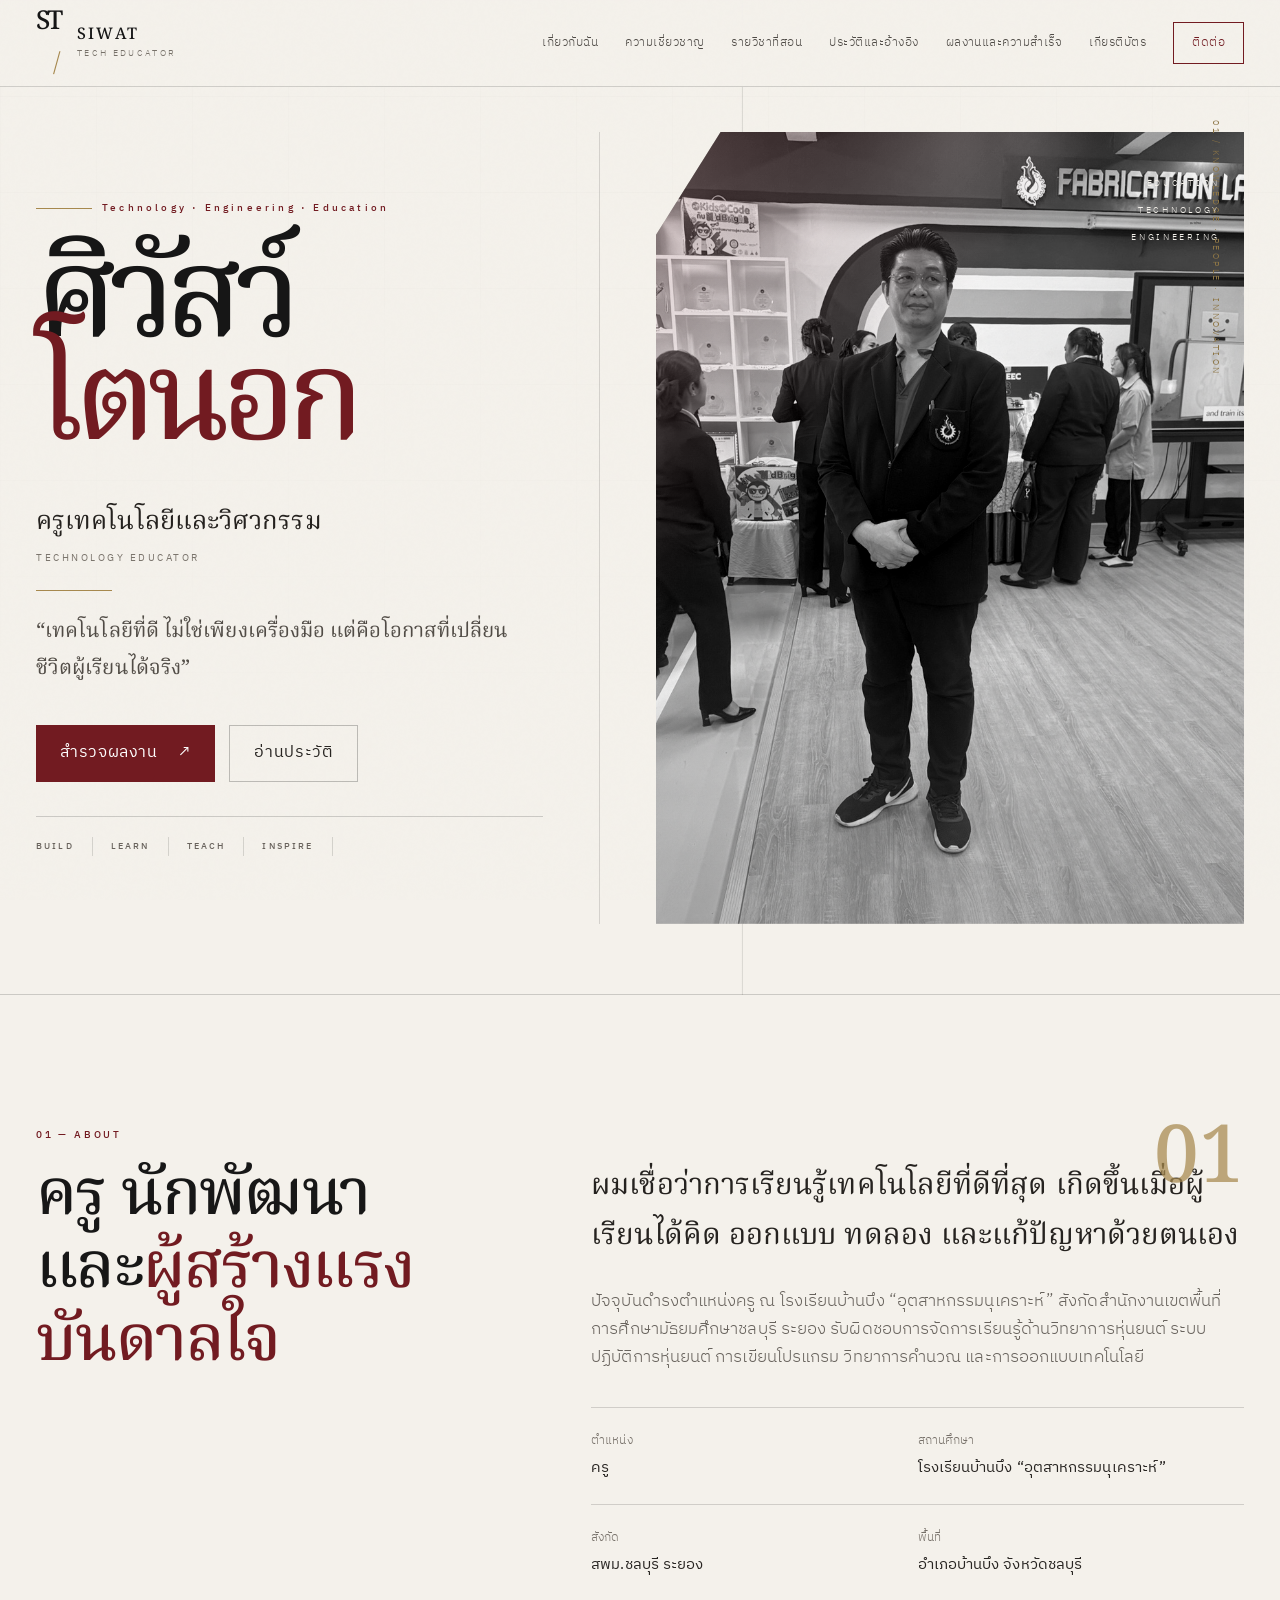
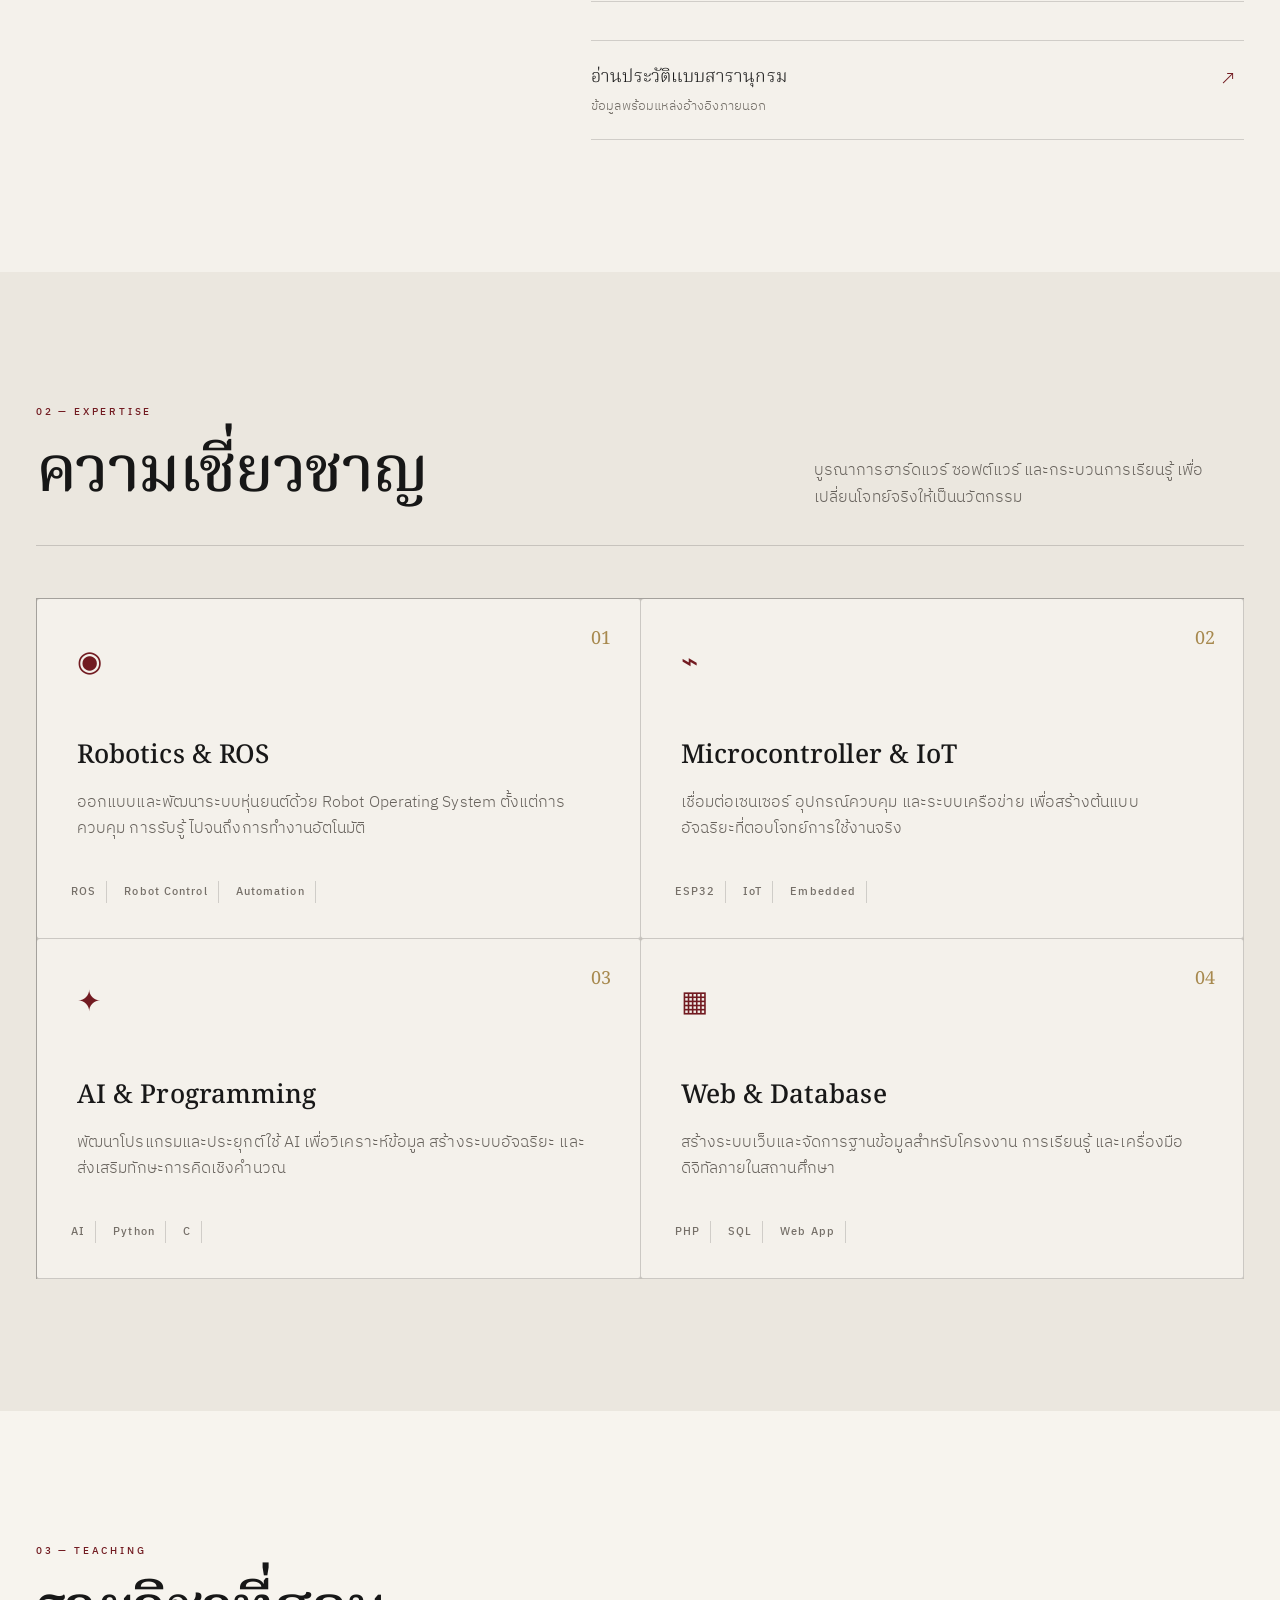
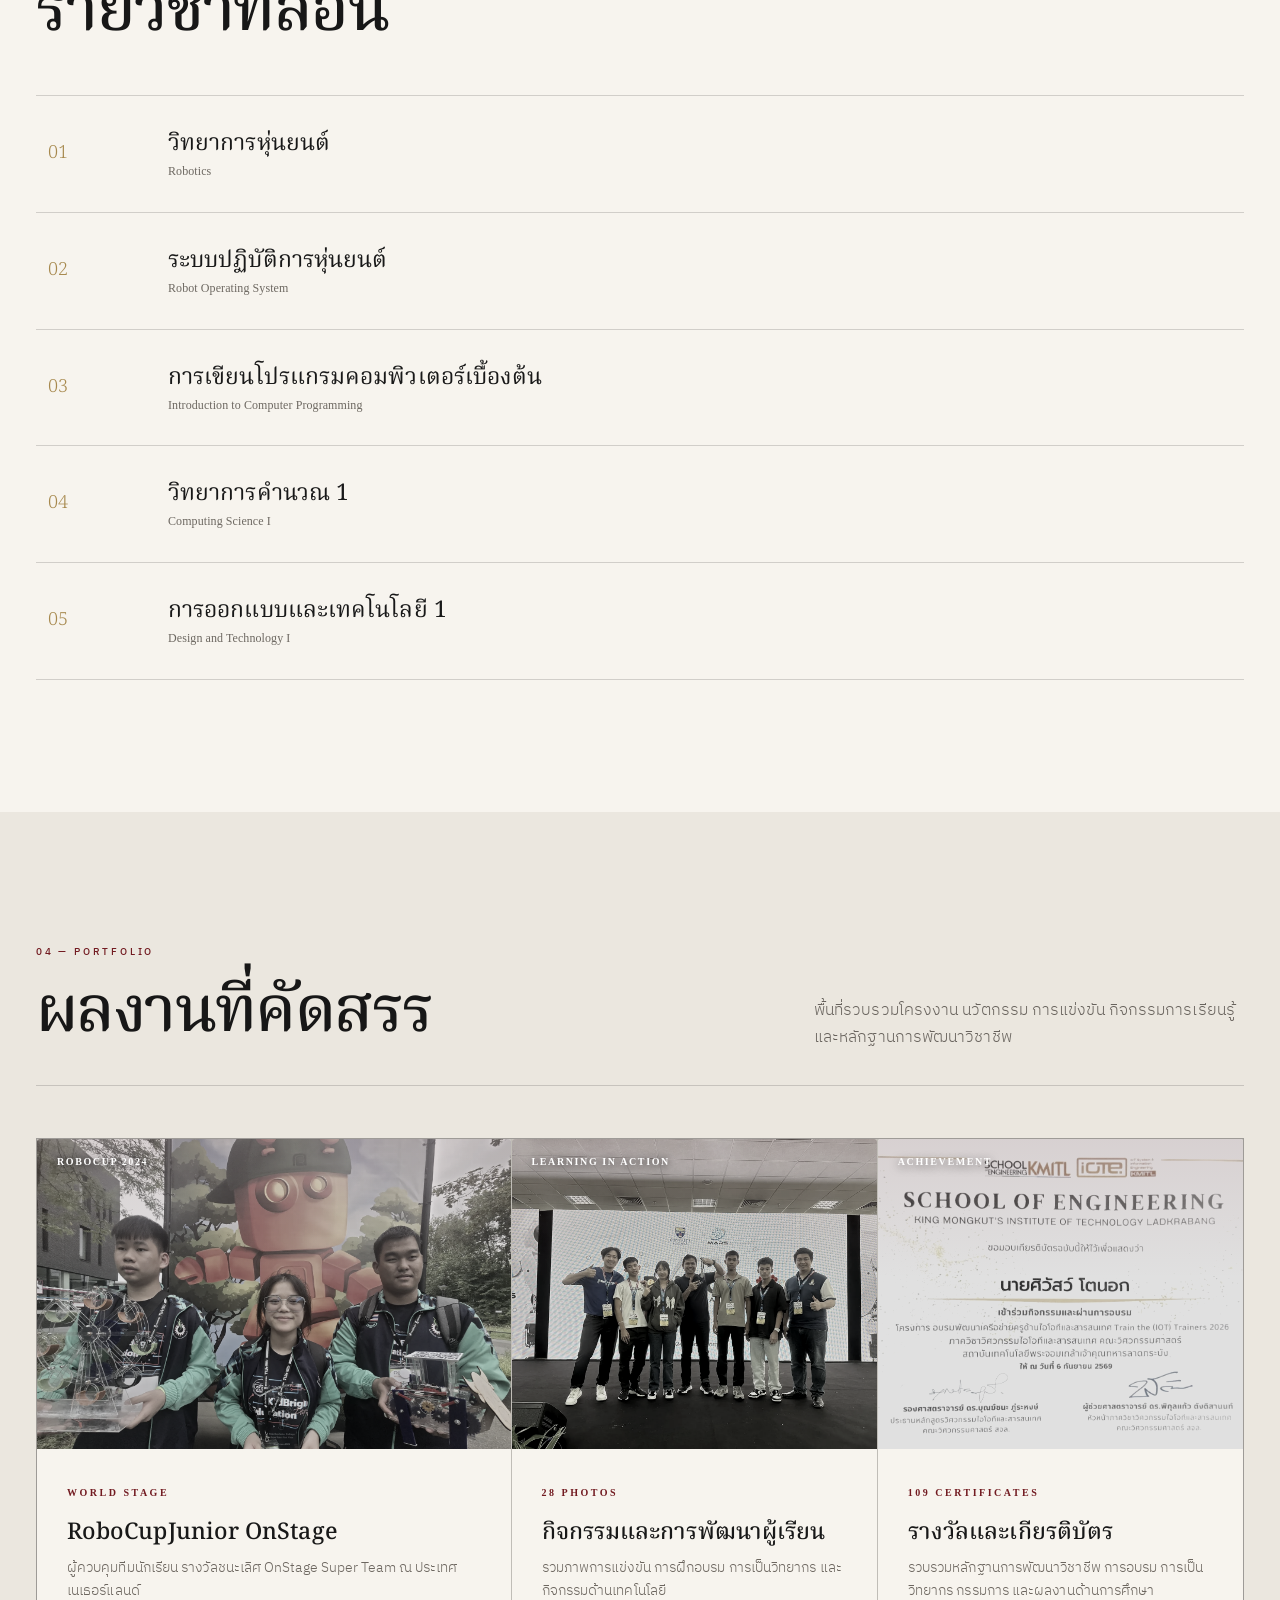
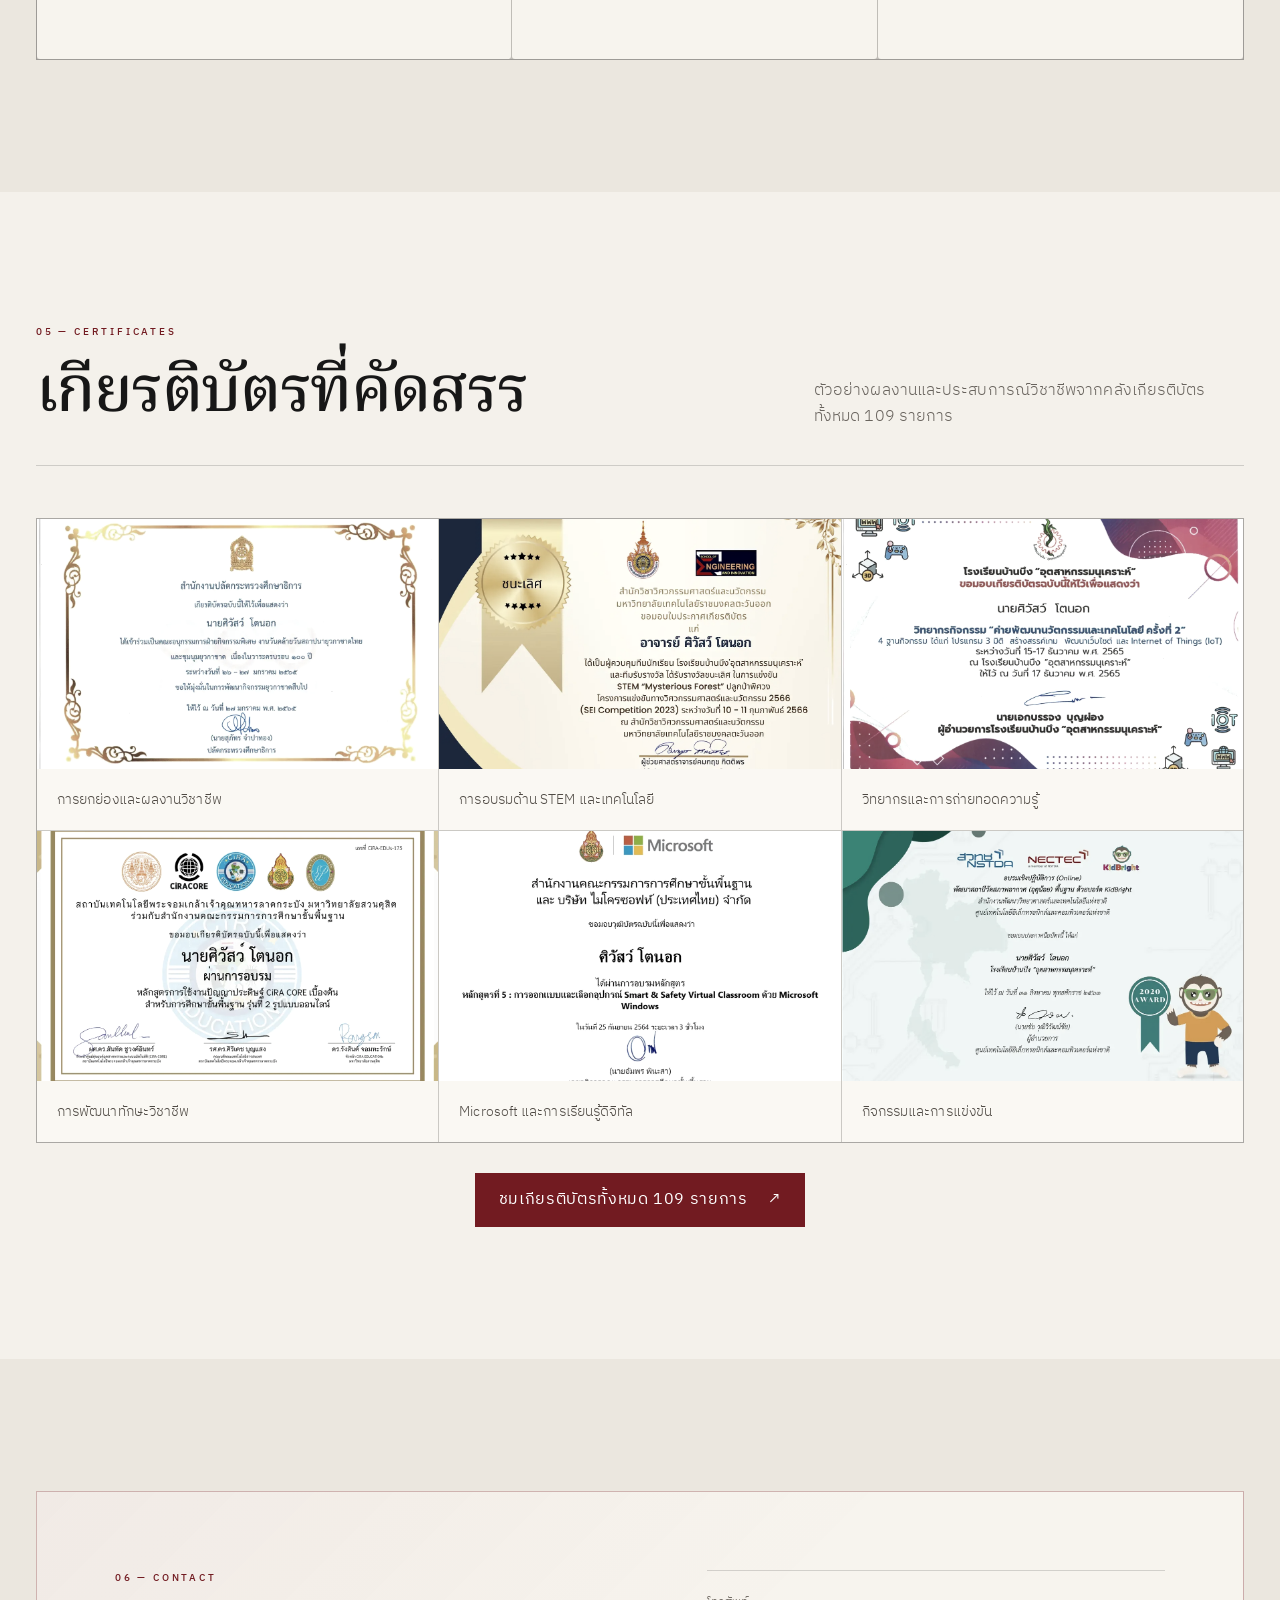
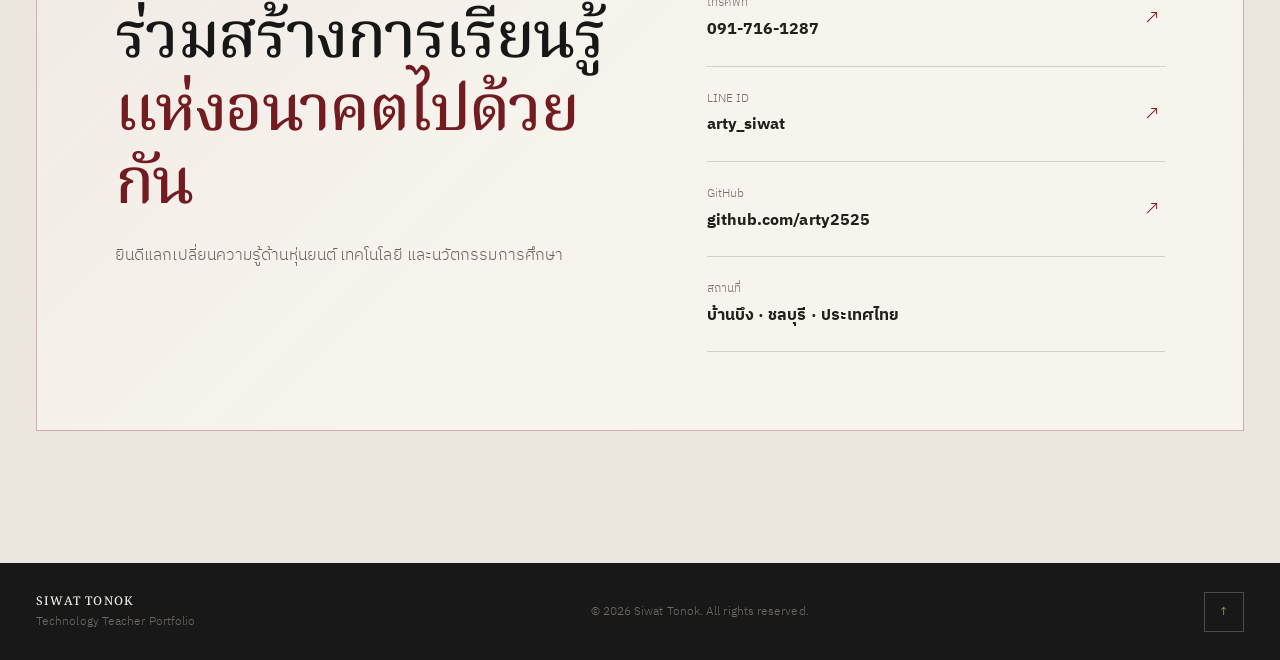
==== commit 0f844138: "Switch portfolio to Architectural Minimal style" ====
--- a/index.html
+++ b/index.html
@@ -4,7 +4,7 @@
   <meta charset="UTF-8">
   <meta name="viewport" content="width=device-width, initial-scale=1.0">
   <meta name="description" content="Portfolio ของนายศิวัสว์ โตนอก ครูผู้เชี่ยวชาญด้านหุ่นยนต์ ROS, Microcontroller, IoT, AI และ Programming">
-  <meta name="theme-color" content="#080b0f">
+  <meta name="theme-color" content="#f4f1eb">
   <title>นายศิวัสว์ โตนอก | Technology Teacher Portfolio</title>
   <link rel="icon" href="assets/favicon.svg" type="image/svg+xml">
   <link rel="stylesheet" href="style.css">
--- a/style.css
+++ b/style.css
@@ -256,3 +256,205 @@
   .biography-hero{padding:72px 0 54px}
   .biography-hero h1{font-size:58px}
 }
+
+/* Architectural Minimal — selected visual direction */
+:root{
+  --bg:#f4f1eb;
+  --bg-soft:#ebe7df;
+  --panel:#faf8f3;
+  --text:#161616;
+  --muted:#6f6b64;
+  --cyan:#721b21;
+  --blue:#a7894e;
+  --line:rgba(24,24,24,.16);
+  --max:1280px;
+}
+html{background:#f4f1eb}
+body{background:#f4f1eb;color:#161616;font-weight:300}
+body:before{background:linear-gradient(90deg,transparent 49.94%,rgba(20,20,20,.025) 50%,transparent 50.06%)}
+.page-noise{opacity:.016;mix-blend-mode:multiply}
+.gradient-text{color:#721b21;background:none}
+
+.site-header,.site-header.scrolled{background:rgba(244,241,235,.94);border-bottom:1px solid rgba(20,20,20,.16);box-shadow:none;backdrop-filter:blur(18px)}
+.brand-mark{color:#161616}
+.brand-mark:after{color:#a7894e}
+.brand-copy strong{color:#161616}
+.brand-copy small{color:#777169}
+.nav-links a{color:#4f4b46}
+.nav-links a:hover,.nav-links a.active{color:#721b21}
+.nav-links a:not(.nav-cta):after{background:#721b21}
+.nav-cta{border-color:#721b21;color:#721b21!important}
+.menu-toggle span{background:#181818}
+
+.hero{min-height:900px;padding:132px 0 70px;background:linear-gradient(90deg,transparent calc(58% - 1px),rgba(20,20,20,.12) 58%,transparent calc(58% + 1px));border-bottom:1px solid rgba(20,20,20,.18)}
+.hero-grid{opacity:.14;background-image:linear-gradient(rgba(20,20,20,.11) 1px,transparent 1px),linear-gradient(90deg,rgba(20,20,20,.08) 1px,transparent 1px);background-size:96px 96px;mask-image:linear-gradient(to bottom,#000,transparent 96%)}
+.hero:after{content:"01  /  KNOWLEDGE · PEOPLE · INNOVATION";color:#8d7545;writing-mode:vertical-rl;letter-spacing:.28em}
+.hero-layout{grid-template-columns:minmax(0,.88fr) minmax(440px,1.12fr);gap:56px}
+.hero-copy{padding:68px 0;align-self:center}
+.eyebrow{color:#721b21;margin-bottom:36px}
+.eyebrow span{background:#a7894e}
+.hero h1{color:#161616;font-size:clamp(86px,9.8vw,142px);line-height:.82;text-shadow:none;margin-bottom:44px}
+.hero h1 .gradient-text{color:#721b21}
+.hero-name{color:#24211e;font-size:clamp(20px,2vw,28px)}
+.hero-name span{color:#7b756d}
+.hero-intro{color:#514c46;max-width:540px}
+.hero-intro:before{background:#a7894e}
+.button.primary{background:#721b21;color:#fff}
+.button.primary:hover{background:#541116;color:#fff}
+.button.ghost{border-color:rgba(20,20,20,.25);color:#282522;background:transparent}
+.button.ghost:hover{border-color:#721b21;color:#721b21}
+.hero-tags{border-color:rgba(20,20,20,.18)}
+.hero-tags span{color:#68625c;border-color:rgba(20,20,20,.14)}
+.portrait-wrap{min-height:650px;border:0;border-left:1px solid rgba(20,20,20,.14);padding:0 0 0 56px}
+.portrait-frame{background:#d9d5cd;clip-path:polygon(11% 0,100% 0,100% 100%,0 100%,0 13%)}
+.portrait-frame img{filter:grayscale(1) contrast(1.08) brightness(.96);object-position:54% center}
+.portrait-frame:after{background:linear-gradient(135deg,rgba(114,27,33,.2),transparent 35%),linear-gradient(0deg,rgba(13,13,13,.2),transparent 36%)}
+.portrait-wrap:before{content:"EDUCATION\A TECHNOLOGY\A ENGINEERING";right:24px;top:38px;color:#f4f1eb;text-shadow:0 1px 12px rgba(0,0,0,.45)}
+.floating-card{display:none}
+
+.section-index{color:#721b21}
+h1,h2{color:#171717}
+.about{background:#f4f1eb}
+.about-layout{position:relative}
+.about-layout:before{content:"01";position:absolute;right:0;top:-30px;color:#a7894e;font:500 80px "Noto Serif Thai",serif;opacity:.72}
+.about-content .lead{color:#25221f}
+.about-content>p:not(.lead),.section-heading.horizontal>p{color:#68635d}
+.info-grid,.info-grid div,.article-entry-link{border-color:rgba(20,20,20,.16)}
+.info-grid span,.contact-links span{color:#767069}
+.info-grid strong{color:#282522}
+.article-entry-link span{color:#171717}
+.article-entry-link small{color:#746f68}
+.article-entry-link i{color:#721b21}
+
+.expertise,.portfolio,.achievement-section{background:#ebe7df}
+.section-heading.horizontal{border-color:rgba(20,20,20,.17)}
+.skill-grid{background:rgba(20,20,20,.18);border-color:rgba(20,20,20,.18)}
+.skill-card,.skill-card.featured{background:#f4f1eb;border-color:rgba(20,20,20,.18)}
+.skill-card:hover{background:#faf8f3}
+.skill-number{color:#a7894e}
+.skill-symbol{color:#721b21}
+.skill-card h3{color:#181818}
+.skill-card p{color:#68635d}
+.skill-list span{color:#756f68;border-color:rgba(20,20,20,.16)}
+
+.teaching{background:#f7f4ee}
+.course-list,.course{border-color:rgba(20,20,20,.17)}
+.course:before{color:#a7894e}
+.course h3{color:#181818}
+.course p{color:#6d6861}
+.course-arrow{color:#721b21}
+.course:hover{background:linear-gradient(90deg,rgba(114,27,33,.05),transparent 56%)}
+
+.placeholder-grid{background:rgba(20,20,20,.2);border-color:rgba(20,20,20,.2)}
+.project-placeholder{background:#f7f4ee}
+.placeholder-visual{background:#dad5cc}
+.placeholder-visual img{filter:grayscale(.72) contrast(1.06) brightness(.88)!important}
+.project-placeholder:hover .placeholder-visual img{filter:grayscale(.25) contrast(1.03) brightness(.94)!important}
+.placeholder-visual:after{content:"";position:absolute;inset:0;background:linear-gradient(180deg,rgba(114,27,33,.08),transparent 45%);pointer-events:none}
+.placeholder-visual>span{color:#fff;text-shadow:0 2px 10px rgba(0,0,0,.65)}
+.project-meta>span{color:#721b21}
+.project-meta h3{color:#181818}
+.project-meta p{color:#6c665f}
+
+.cert-preview{background:#f4f1eb}
+.cert-preview-grid{background:rgba(20,20,20,.18);border-color:rgba(20,20,20,.18)}
+.cert-preview-card{background:#faf8f3}
+.cert-preview-card:hover{background:#fff}
+.cert-preview-card img{filter:grayscale(.45) contrast(1.02);background:#fff}
+.cert-preview-card:hover img{filter:grayscale(0)}
+.cert-preview-card span{color:#4f4a44}
+
+.contact{background:#ebe7df}
+.contact-card{background:linear-gradient(135deg,rgba(114,27,33,.045),transparent 50%),#f7f4ee;border-color:rgba(114,27,33,.3)}
+.contact-copy p:last-child{color:#69635d}
+.contact-links,.contact-links a,.location{border-color:rgba(20,20,20,.16)}
+.contact-links strong{color:#22201d}
+.contact-links i{color:#721b21}
+footer{background:#181818;border-color:#181818;color:#aaa49b}
+.footer-content strong{color:#f1ece3}
+.footer-content a{border-color:rgba(255,255,255,.22);color:#d2b97f}
+
+.subpage-main{background:#f4f1eb}
+.subpage-hero{background:linear-gradient(90deg,transparent 70%,rgba(114,27,33,.045) 70%),#f4f1eb;border-color:rgba(20,20,20,.18)}
+.subpage-hero:before{content:"";position:absolute;right:10%;top:0;width:1px;height:100%;background:rgba(20,20,20,.14)}
+.subpage-hero:after{color:rgba(114,27,33,.045)}
+.subpage-hero h1{color:#181818}
+.subpage-hero p{color:#656059}
+.achievement-grid{background:rgba(20,20,20,.2);border-color:rgba(20,20,20,.2)}
+.achievement-card,.featured-achievement{background:#f7f4ee}
+.achievement-card:hover{background:#fff}
+.achievement-year,.achievement-kicker{color:#721b21}
+.achievement-card h3{color:#181818}
+.achievement-card>p:last-child{color:#67615a}
+.activity-section{background:#f4f1eb}
+.activity-grid{background:rgba(20,20,20,.2);border-color:rgba(20,20,20,.2)}
+.activity-card{background:#ded9d0}
+.activity-card img{filter:grayscale(.62) contrast(1.04)}
+.activity-card:hover img{filter:grayscale(.1) brightness(.82)}
+
+.certificate-gallery-section{background:#f4f1eb}
+.gallery-count{color:#6e6861}
+.gallery-count strong{color:#721b21}
+.certificate-category-nav{background:rgba(20,20,20,.18);border-color:rgba(20,20,20,.18)}
+.certificate-category-nav a{background:#f7f4ee}
+.certificate-category-nav a:hover{background:#fff}
+.certificate-category-nav span{color:#721b21}
+.certificate-category-nav strong{color:#171717}
+.certificate-category-nav small{color:#777069}
+.certificate-category+.certificate-category{border-color:rgba(20,20,20,.18)}
+.certificate-category-heading h3{color:#181818}
+.certificate-category-heading>p{color:#6f6962}
+.certificate-category-heading>p strong{color:#721b21}
+.certificate-grid{background:rgba(20,20,20,.18);border-color:rgba(20,20,20,.18)}
+.certificate-card{background:#faf8f3}
+.certificate-card:hover{background:#fff}
+.certificate-card img{filter:grayscale(.42);background:#fff}
+.certificate-card:hover img{filter:grayscale(0)}
+.certificate-card span{color:#6c665f}
+.certificate-card span i{color:#721b21}
+.load-more-wrap .button{color:#721b21;border-color:rgba(114,27,33,.35)}
+.certificate-modal,.activity-modal{background:rgba(20,18,16,.95)}
+.modal-close{background:#f4f1eb;color:#721b21;border-color:#f4f1eb}
+
+.biography-main{background:#f4f1eb}
+.biography-hero{background:linear-gradient(90deg,transparent 68%,rgba(114,27,33,.05) 68%),#f4f1eb;border-color:rgba(20,20,20,.18)}
+.biography-hero h1{color:#181818}
+.biography-deck{color:#4f4a44}
+.source-status{color:#756f68}
+.source-status span{background:#721b21;box-shadow:0 0 0 5px rgba(114,27,33,.08)}
+.article-toc>p{color:#721b21}
+.article-toc ol,.encyclopedia-article section{border-color:rgba(20,20,20,.17)}
+.article-toc a{color:#6f6962}
+.article-toc a:hover{color:#721b21;border-color:#721b21}
+.encyclopedia-article h2,.encyclopedia-article h3{color:#1e1c1a}
+.encyclopedia-article p{color:#5f5a54}
+.encyclopedia-article .article-lead{color:#2c2926}
+.encyclopedia-article sup a,.reference-list a{color:#721b21}
+.verification-panel{background:linear-gradient(135deg,rgba(114,27,33,.045),transparent 55%),#ebe7df!important;border-color:rgba(114,27,33,.28)!important}
+.reference-list li{color:#66605a}
+.reference-date{color:#7b756d!important;border-color:rgba(20,20,20,.16)}
+.biography-infobox{background:#ebe7df;border-color:rgba(20,20,20,.18)}
+.biography-infobox img{filter:grayscale(1) contrast(1.06) brightness(.98)}
+.biography-infobox h2{color:#181818}
+.infobox-english{color:#721b21}
+.biography-infobox dl,.biography-infobox dl div{border-color:rgba(20,20,20,.16)}
+.biography-infobox dt{color:#787169}
+.biography-infobox dd{color:#332f2b}
+.biography-infobox .button{color:#721b21}
+
+@media(max-width:900px){
+  .nav-links{background:#f4f1eb;border-color:rgba(20,20,20,.18)}
+  .hero{background:#f4f1eb}
+  .hero-layout{grid-template-columns:1fr}
+  .portrait-wrap{padding:0;min-height:650px;border:1px solid rgba(20,20,20,.17)}
+}
+@media(max-width:620px){
+  .hero{background:#f4f1eb}
+  .hero h1{font-size:clamp(66px,23vw,94px)}
+  .portrait-wrap{min-height:500px}
+  .portrait-frame{clip-path:polygon(10% 0,100% 0,100% 100%,0 100%,0 10%)}
+  .about-layout:before{font-size:54px;top:-22px}
+  .subpage-hero{background:#f4f1eb}
+  .subpage-hero:before{display:none}
+  .biography-hero{background:#f4f1eb}
+}
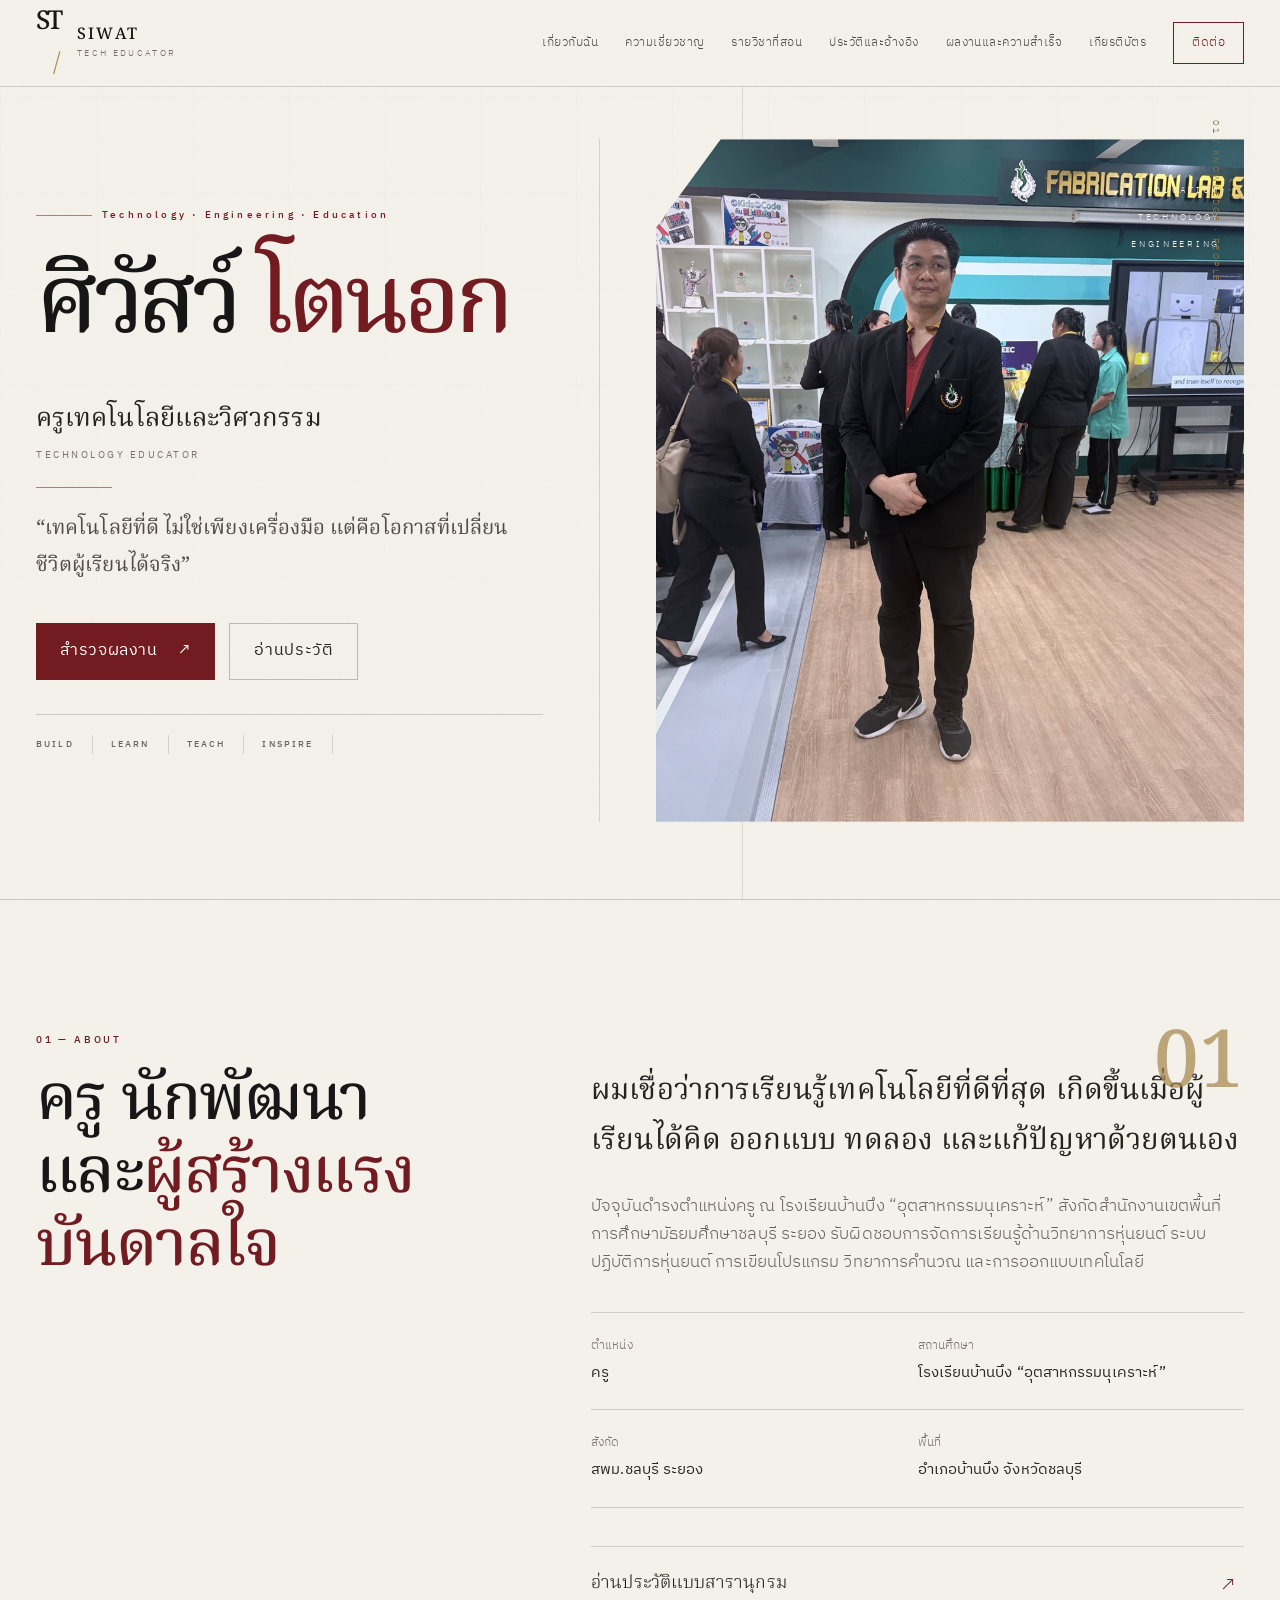
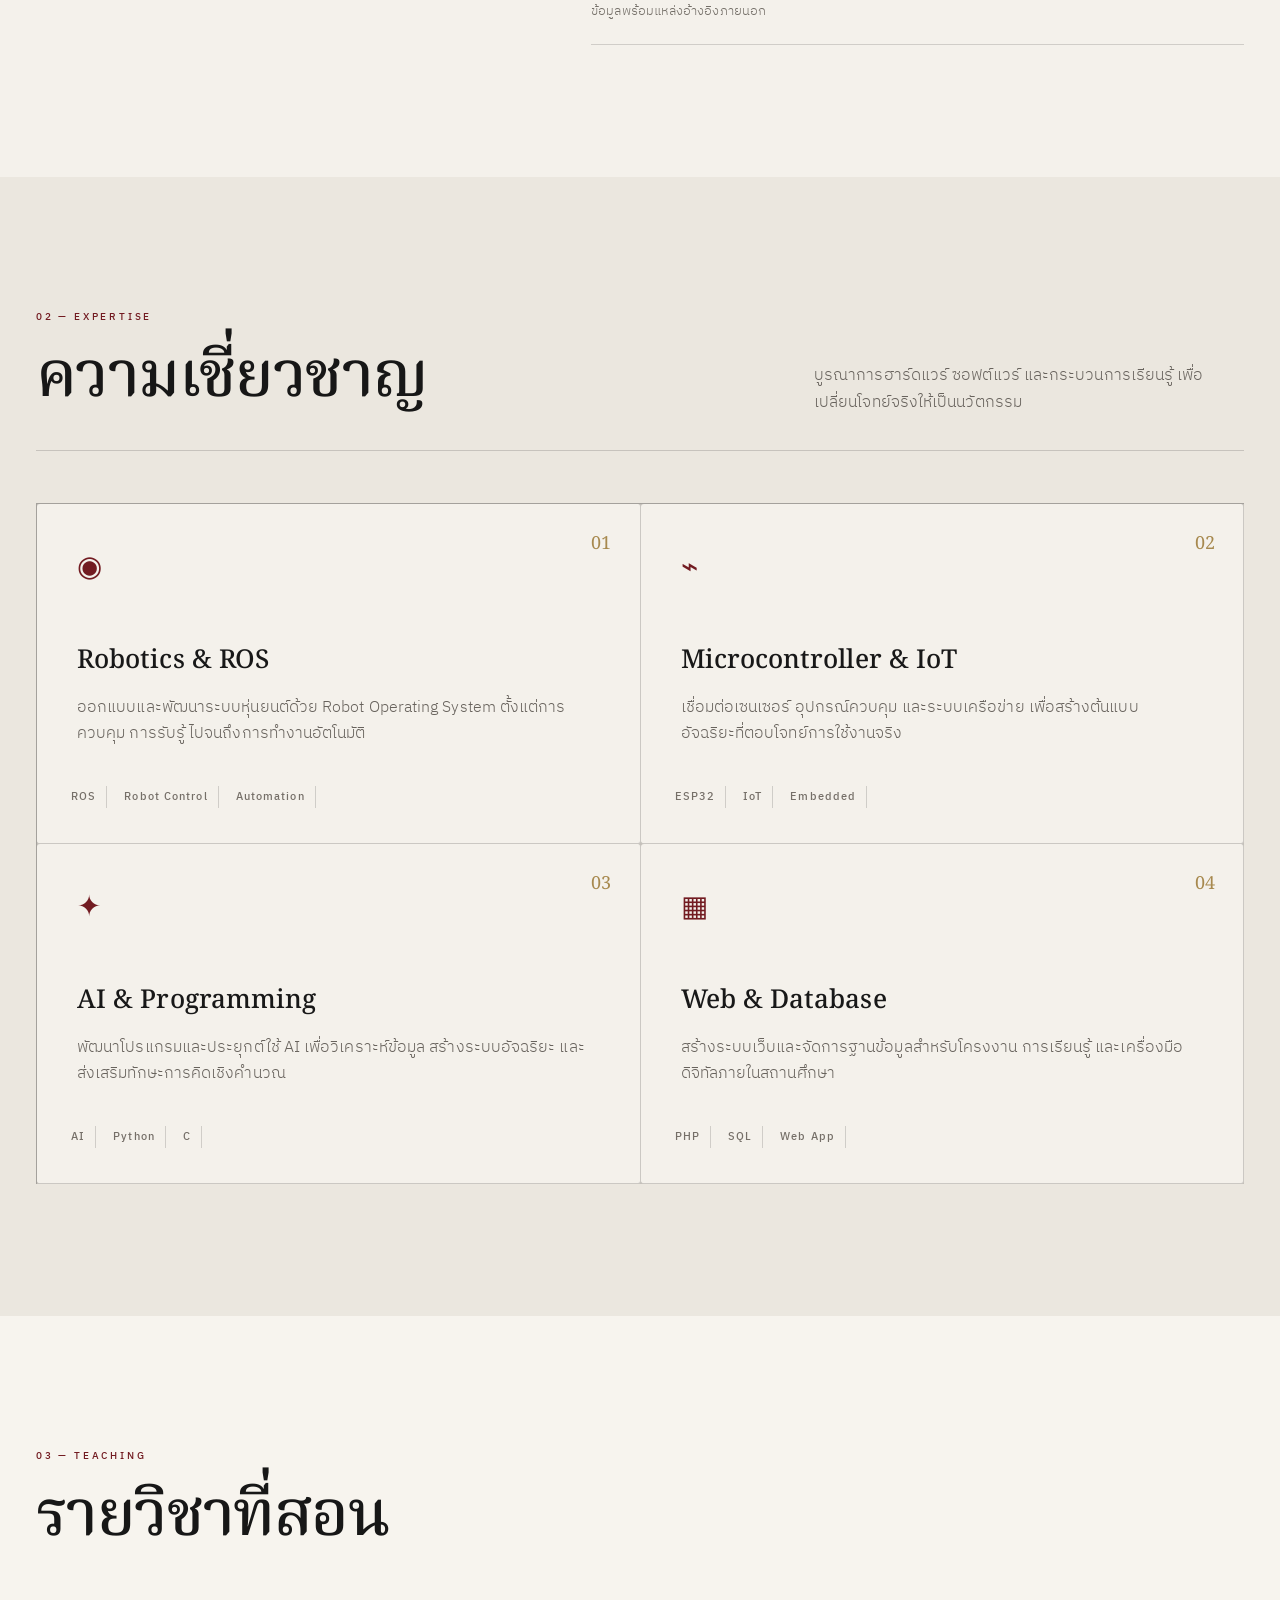
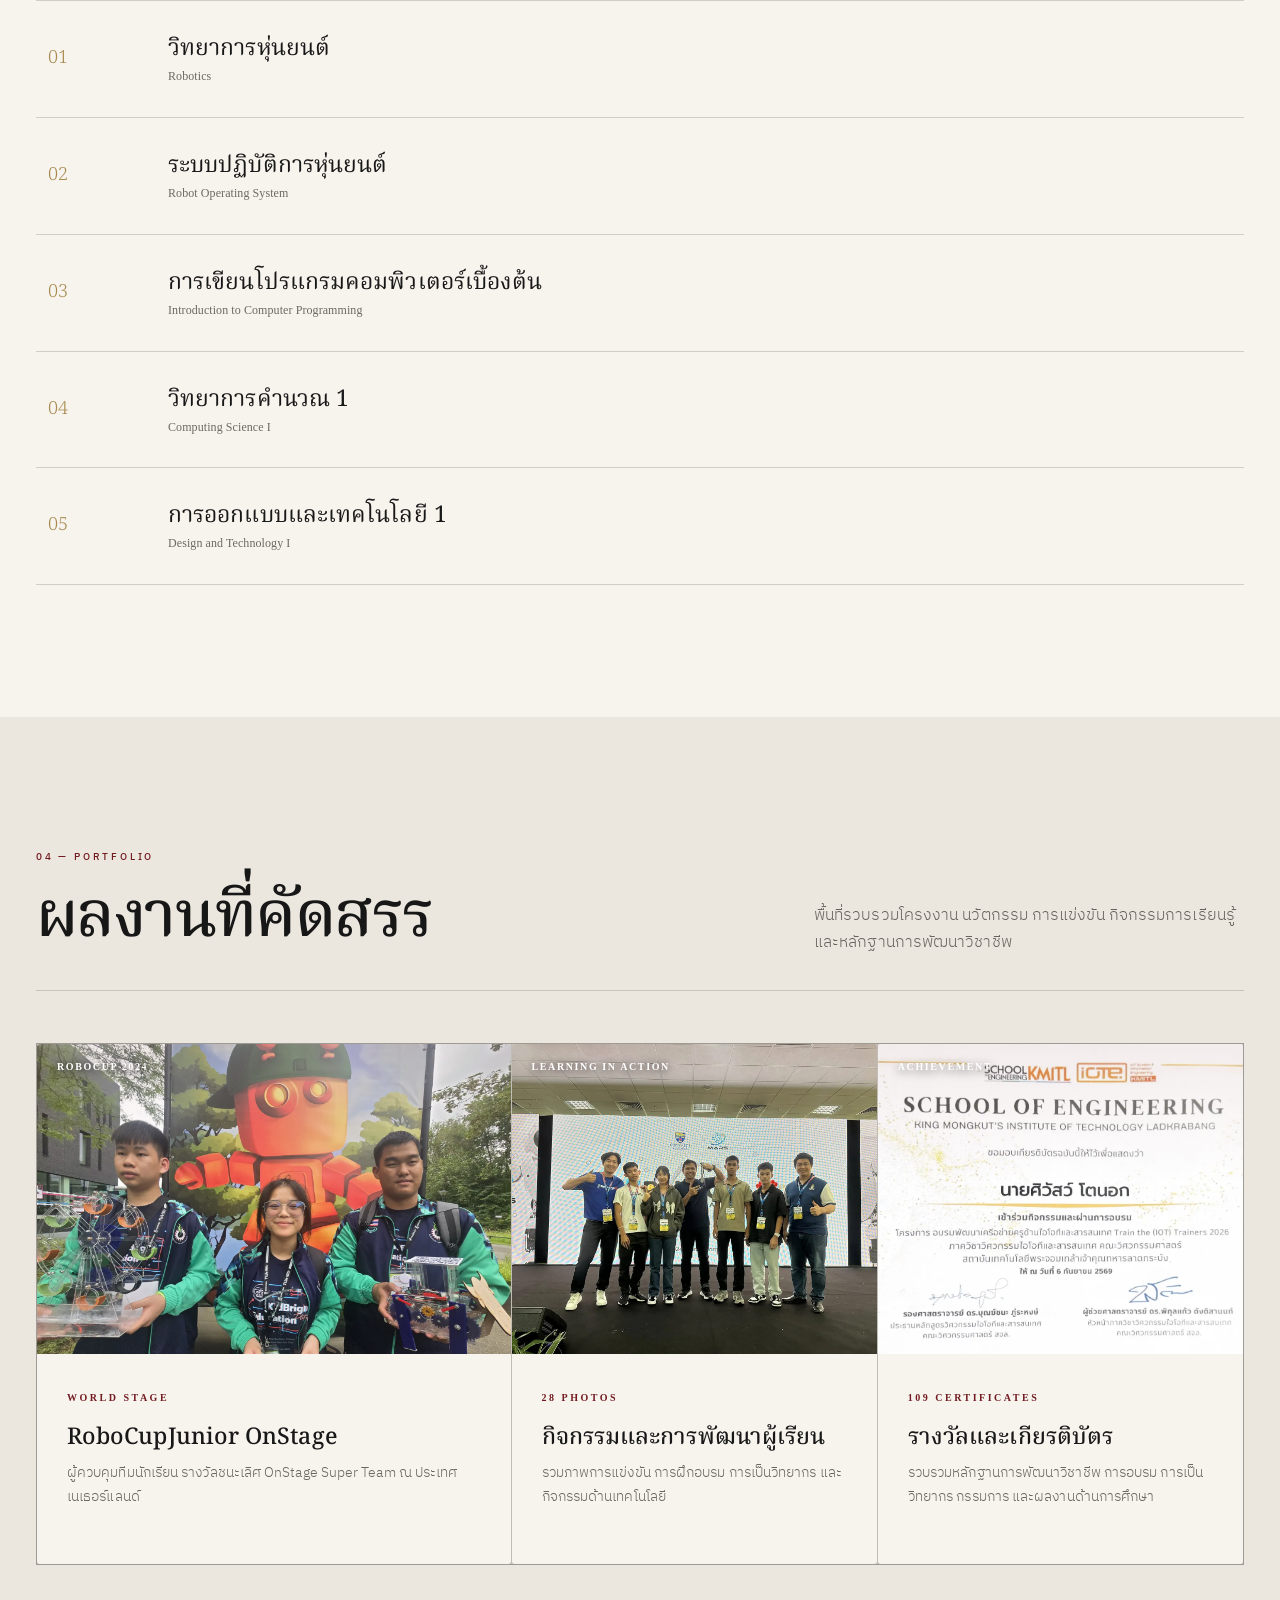
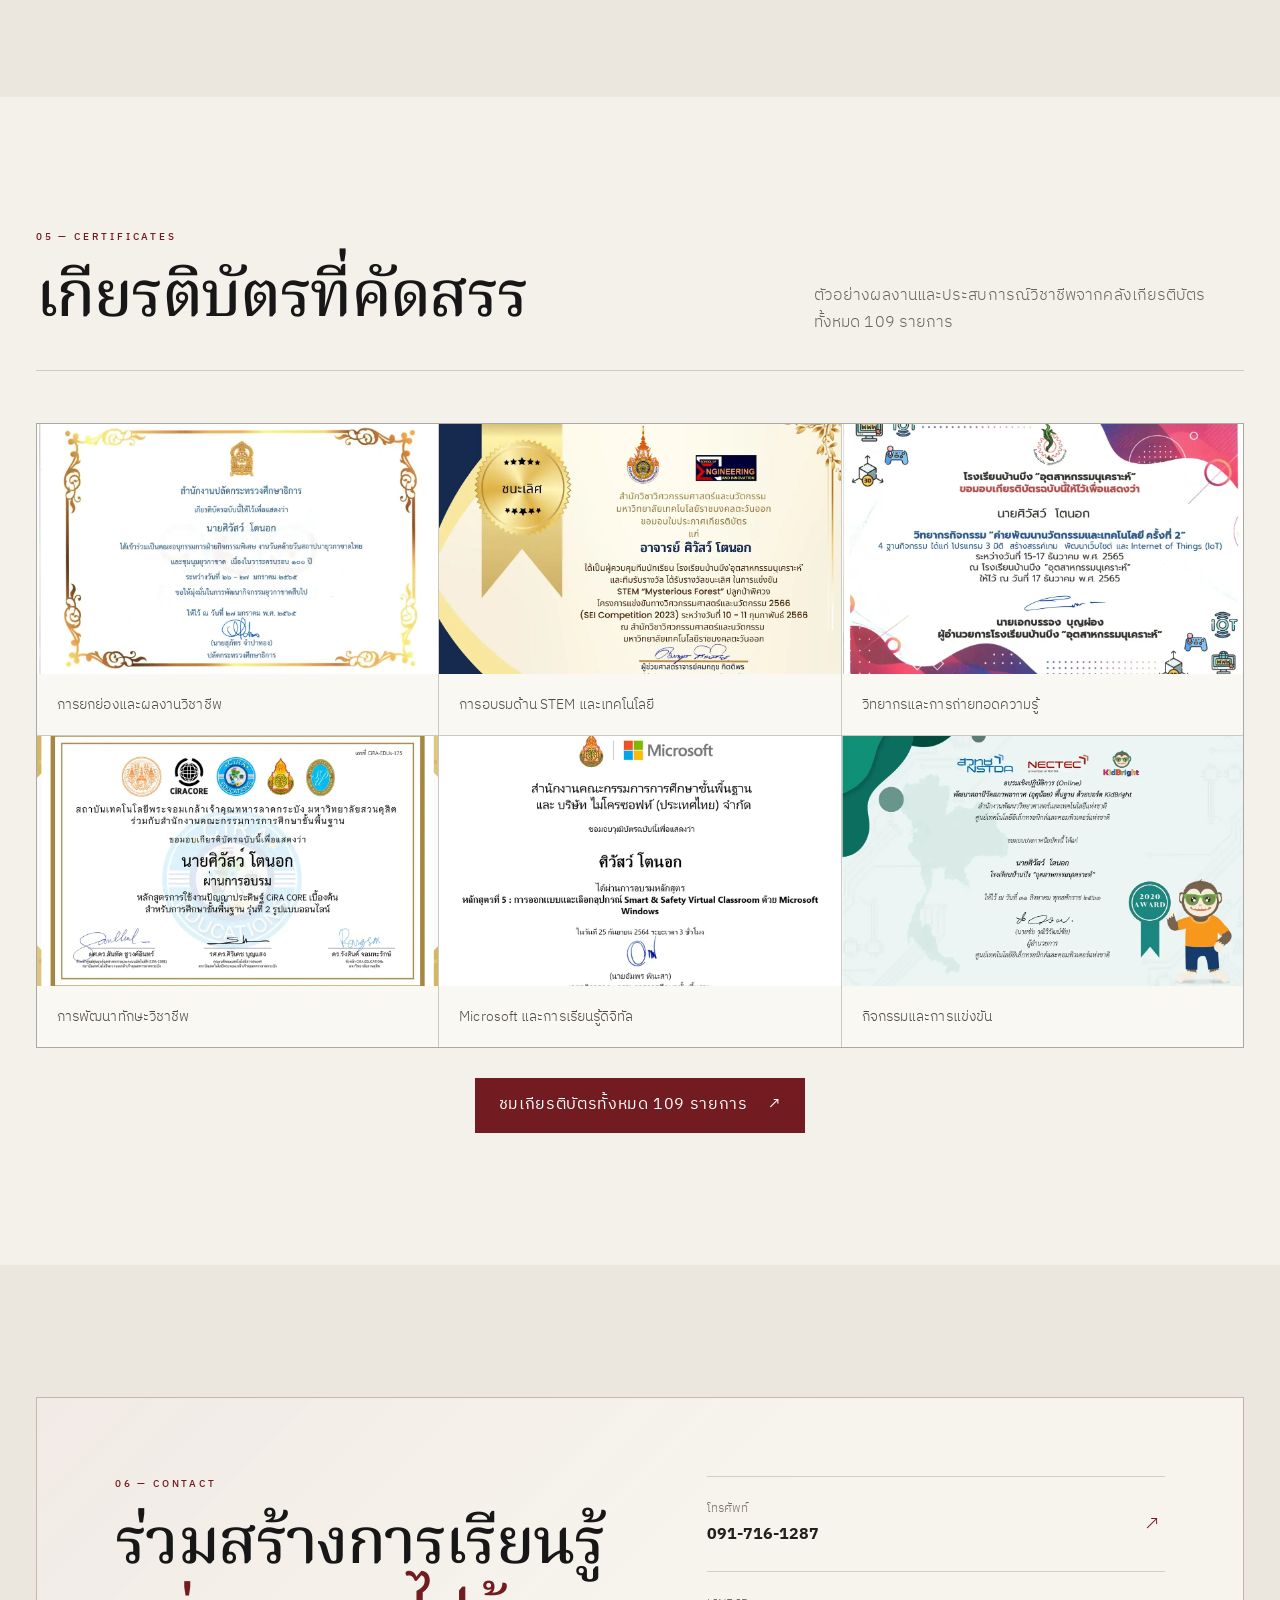
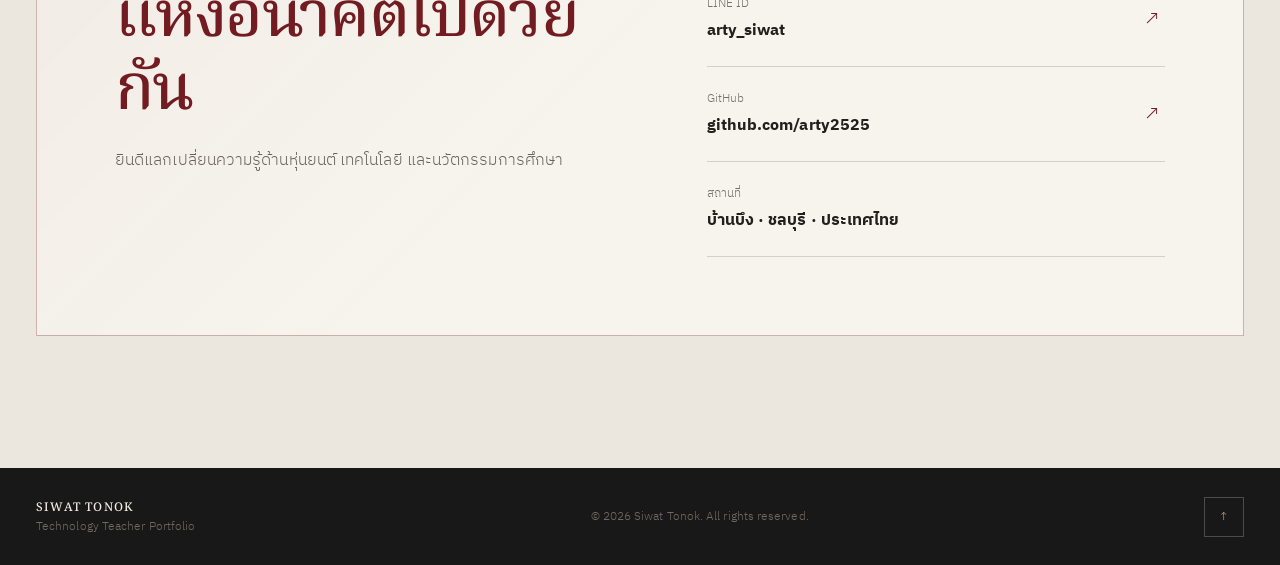
==== commit db6ae0a2: "Keep full name together and restore image colors" ====
--- a/index.html
+++ b/index.html
@@ -40,7 +40,7 @@
       <div class="container hero-layout">
         <div class="hero-copy reveal">
           <p class="eyebrow"><span></span> Technology · Engineering · Education</p>
-          <h1 id="hero-title">ศิวัสว์<br><span class="gradient-text">โตนอก</span></h1>
+          <h1 id="hero-title">ศิวัสว์ <span class="gradient-text">โตนอก</span></h1>
           <p class="hero-name">ครูเทคโนโลยีและวิศวกรรม <span>Technology Educator</span></p>
           <p class="hero-intro">“เทคโนโลยีที่ดี ไม่ใช่เพียงเครื่องมือ แต่คือโอกาสที่เปลี่ยนชีวิตผู้เรียนได้จริง”</p>
           <div class="hero-actions">
--- a/style.css
+++ b/style.css
@@ -458,3 +458,192 @@
   .subpage-hero:before{display:none}
   .biography-hero{background:#f4f1eb}
 }
+
+/* Responsive fit: phone, iPad and desktop */
+.hero-copy,.about-content,.section-heading>*,.project-meta,.contact-copy,.contact-links,.encyclopedia-article{min-width:0}
+.hero h1,.subpage-hero h1,.biography-hero h1,.skill-card h3,.achievement-card h3,.course h3,.project-meta h3{overflow-wrap:anywhere}
+.button,.nav-links a,.course,.certificate-card,.activity-card{-webkit-tap-highlight-color:transparent}
+
+@media(max-width:1120px){
+  .container{width:min(calc(100% - 48px),var(--max))}
+  .section{padding:108px 0}
+  .nav{height:80px}
+  .menu-toggle{display:block;position:relative;z-index:2}
+  .nav-links{position:absolute;left:24px;right:24px;top:80px;display:flex;flex-direction:column;align-items:stretch;gap:0;padding:14px;background:#f4f1eb;border:1px solid rgba(20,20,20,.18);box-shadow:0 24px 60px rgba(31,24,18,.13);transform:translateY(-12px);opacity:0;visibility:hidden;pointer-events:none;transition:opacity .24s ease,transform .24s ease,visibility .24s ease}
+  .nav-links.open{opacity:1;visibility:visible;transform:none;pointer-events:auto}
+  .nav-links a{min-height:46px;display:flex;align-items:center;padding:10px 12px;border-bottom:1px solid rgba(20,20,20,.1);font-size:14px}
+  .nav-links a:last-child{border-bottom:0}
+  .nav-links a:not(.nav-cta):after{display:none}
+  .nav-cta{justify-content:center;margin-top:8px}
+  .hero{min-height:auto;padding:120px 0 64px}
+  .hero-layout{grid-template-columns:minmax(0,1fr) minmax(380px,.9fr);gap:42px}
+  .hero-copy{padding:52px 0}
+  .hero h1{font-size:clamp(78px,10vw,112px)}
+  .portrait-wrap{min-height:610px;padding-left:36px}
+  .about-layout{gap:72px}
+  .contact-card{gap:54px;padding:56px}
+  .subpage-main{padding-top:80px}
+  .subpage-hero{padding:88px 0 68px}
+}
+
+@media(max-width:900px){
+  html{scroll-padding-top:80px}
+  .container{width:min(calc(100% - 40px),var(--max))}
+  .section{padding:96px 0}
+  .hero{padding:106px 0 44px}
+  .hero-layout{grid-template-columns:1fr;gap:24px}
+  .hero-copy{padding:40px 0 36px;max-width:720px}
+  .hero h1{font-size:clamp(82px,14vw,118px)}
+  .hero-intro{max-width:620px}
+  .portrait-wrap{min-height:620px;width:100%;padding:0;border:1px solid rgba(20,20,20,.17)}
+  .portrait-frame img{object-position:54% 38%}
+  .about-layout{grid-template-columns:1fr;gap:40px}
+  .about-content{padding-top:0}
+  .about-layout:before{top:-16px}
+  .section-heading.horizontal{display:grid;grid-template-columns:1fr minmax(260px,.7fr);align-items:end;gap:34px}
+  .skill-grid{grid-template-columns:1fr 1fr}
+  .skill-card{min-height:350px}
+  .placeholder-grid{grid-template-columns:1fr 1fr}
+  .project-placeholder:first-child{grid-column:1 / -1}
+  .cert-preview-grid{grid-template-columns:1fr 1fr}
+  .contact-card{grid-template-columns:1fr;padding:48px;gap:42px}
+  .achievement-grid{grid-template-columns:1fr}
+  .activity-grid{grid-template-columns:repeat(3,1fr)}
+  .certificate-grid{grid-template-columns:repeat(3,1fr)}
+  .certificate-category-heading{align-items:flex-start}
+}
+
+@media(max-width:720px){
+  .container{width:min(calc(100% - 32px),var(--max))}
+  .section{padding:78px 0}
+  .nav-links{left:16px;right:16px}
+  .hero{padding:96px 0 34px}
+  .hero-copy{padding:30px 0 28px}
+  .eyebrow{margin-bottom:26px;letter-spacing:.2em}
+  .hero h1{font-size:clamp(72px,18vw,104px);margin-bottom:32px}
+  .hero-name{font-size:21px}
+  .hero-intro{font-size:18px}
+  .hero-actions{flex-wrap:wrap;margin:30px 0}
+  .portrait-wrap{min-height:560px}
+  .portrait-wrap:before{right:18px;top:24px}
+  .about-layout:before{font-size:48px;top:-6px}
+  .section-heading.horizontal{display:block;padding-bottom:26px;margin-bottom:36px}
+  .section-heading.horizontal>p{margin-top:16px;max-width:100%}
+  .skill-grid{grid-template-columns:1fr}
+  .skill-card{min-height:330px;padding:30px}
+  .placeholder-grid{grid-template-columns:1fr}
+  .project-placeholder:first-child{grid-column:auto}
+  .placeholder-visual{height:auto;aspect-ratio:16/10}
+  .project-meta{min-height:auto}
+  .cert-preview-grid{grid-template-columns:1fr 1fr}
+  .cert-preview-card img{height:auto;aspect-ratio:4/3}
+  .contact-card{padding:34px 26px}
+  .subpage-hero{padding:68px 0 50px}
+  .subpage-hero h1{font-size:clamp(48px,13vw,72px);line-height:1.08}
+  .subpage-actions{width:100%}
+  .subpage-actions .button{flex:1 1 220px}
+  .achievement-card{min-height:auto;padding:30px}
+  .activity-grid,.certificate-grid{grid-template-columns:repeat(2,1fr)}
+  .certificate-category-nav{grid-template-columns:1fr}
+  .certificate-category-heading{flex-direction:column;gap:10px}
+  .biography-hero h1{font-size:clamp(52px,14vw,72px)}
+  .encyclopedia-layout{gap:30px}
+  .article-toc ol{columns:2;column-gap:20px}
+}
+
+@media(max-width:480px){
+  .container{width:min(calc(100% - 24px),var(--max))}
+  .section{padding:68px 0}
+  .nav{height:72px}
+  .brand-mark{font-size:23px}
+  .brand-copy{display:none}
+  .nav-links{top:72px;left:12px;right:12px}
+  .hero{padding-top:86px}
+  .hero h1{font-size:clamp(64px,22vw,86px);line-height:.86}
+  .hero-name{font-size:19px}
+  .hero-intro{font-size:16px;line-height:1.75}
+  .hero-actions{display:grid;grid-template-columns:1fr}
+  .hero-actions .button{width:100%;min-height:48px}
+  .hero-tags{grid-template-columns:1fr 1fr}
+  .portrait-wrap{min-height:450px}
+  .portrait-frame img{object-position:54% center}
+  .portrait-wrap:before{font-size:8px;line-height:2.5}
+  h2{font-size:clamp(34px,10vw,44px)}
+  .about-layout:before{display:none}
+  .info-grid{grid-template-columns:1fr}
+  .article-entry-link{padding-right:38px}
+  .skill-card{min-height:315px;padding:26px}
+  .skill-list{left:26px;bottom:24px;flex-wrap:wrap}
+  .course{grid-template-columns:46px 1fr;padding:22px 0;gap:12px}
+  .course h3{font-size:18px}
+  .course-arrow{display:none}
+  .project-meta{padding:24px}
+  .cert-preview-grid{grid-template-columns:1fr}
+  .contact-card{padding:28px 20px}
+  .contact-links strong{font-size:14px;overflow-wrap:anywhere}
+  .subpage-main{padding-top:72px}
+  .subpage-hero{padding:58px 0 42px}
+  .subpage-hero h1{font-size:clamp(44px,14vw,60px)}
+  .subpage-actions{display:grid;grid-template-columns:1fr}
+  .subpage-actions .button{width:100%;min-height:48px}
+  .achievement-card h3{padding-right:0;font-size:23px}
+  .achievement-year{position:static;display:block;margin-bottom:12px}
+  .activity-grid,.certificate-grid{gap:1px}
+  .certificate-card span{font-size:9px;padding:9px 8px}
+  .certificate-category-nav a{padding:20px}
+  .biography-infobox{grid-template-columns:105px 1fr}
+  .biography-infobox h2{font-size:19px}
+  .biography-infobox dd{font-size:12px}
+  .article-toc ol{columns:1}
+  .encyclopedia-article h2{font-size:30px}
+  .verification-panel{padding:20px!important}
+  .footer-content{display:grid;grid-template-columns:1fr auto;gap:18px}
+  .footer-content p{grid-column:1 / -1;order:3}
+}
+
+@media(max-width:360px){
+  .hero h1{font-size:60px}
+  .portrait-wrap{min-height:410px}
+  .activity-grid,.certificate-grid{grid-template-columns:1fr}
+  .certificate-card span{font-size:11px}
+}
+
+/* Preserve the real character of the portrait and keep the full name together. */
+.hero h1{
+  white-space:nowrap;
+  overflow-wrap:normal;
+  font-size:clamp(58px,7.5vw,102px);
+  line-height:1;
+  letter-spacing:-.055em;
+}
+.portrait-frame img,
+.biography-infobox img{
+  filter:none;
+}
+.portrait-frame:after{
+  background:linear-gradient(135deg,rgba(114,27,33,.08),transparent 34%),linear-gradient(0deg,rgba(13,13,13,.08),transparent 34%);
+}
+.placeholder-visual img,
+.cert-preview-card img,
+.activity-card img,
+.certificate-card img{
+  filter:none!important;
+}
+.project-placeholder:hover .placeholder-visual img,
+.cert-preview-card:hover img,
+.activity-card:hover img,
+.certificate-card:hover img{
+  filter:saturate(1.04) brightness(.94)!important;
+}
+
+@media(max-width:900px){
+  .hero h1{font-size:clamp(62px,11vw,92px)}
+}
+
+@media(max-width:720px){
+  .hero h1{font-size:clamp(50px,13vw,76px)}
+}
+
+@media(max-width:360px){
+  .hero h1{font-size:46px}
+}
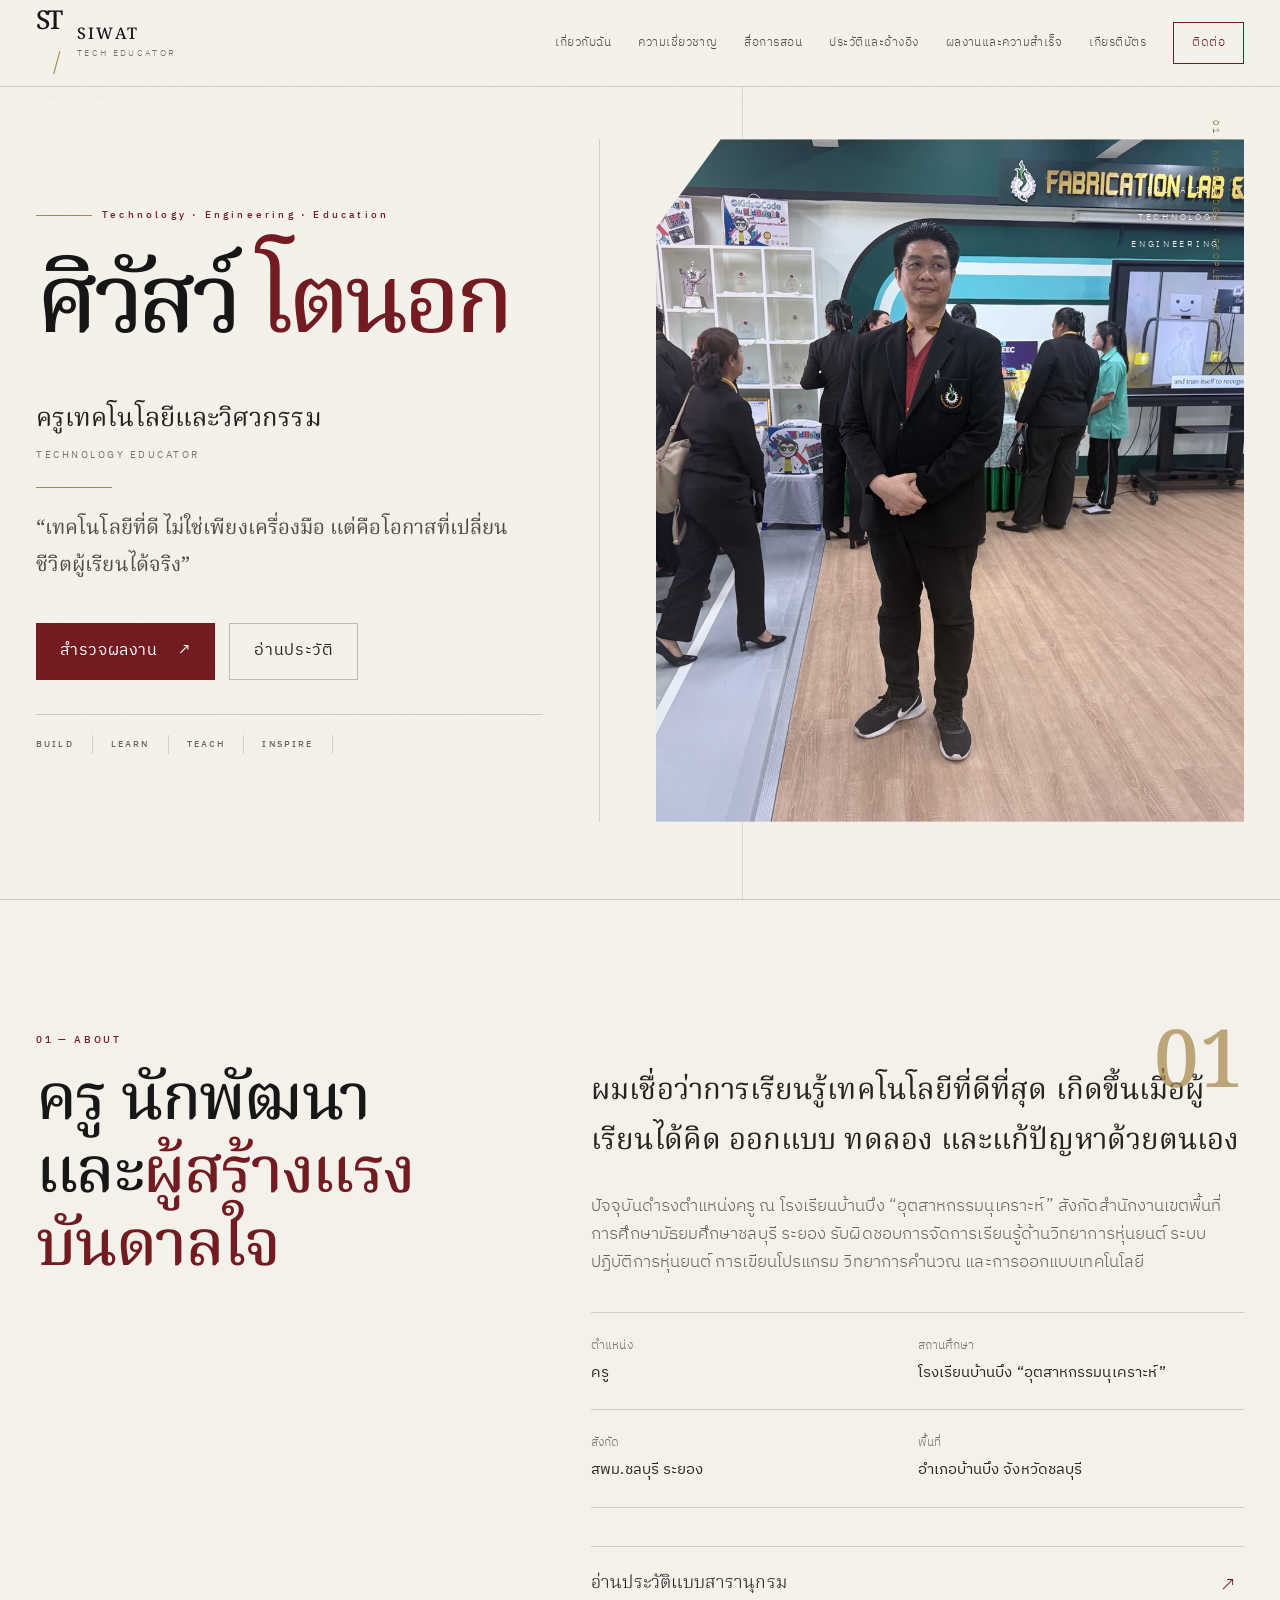
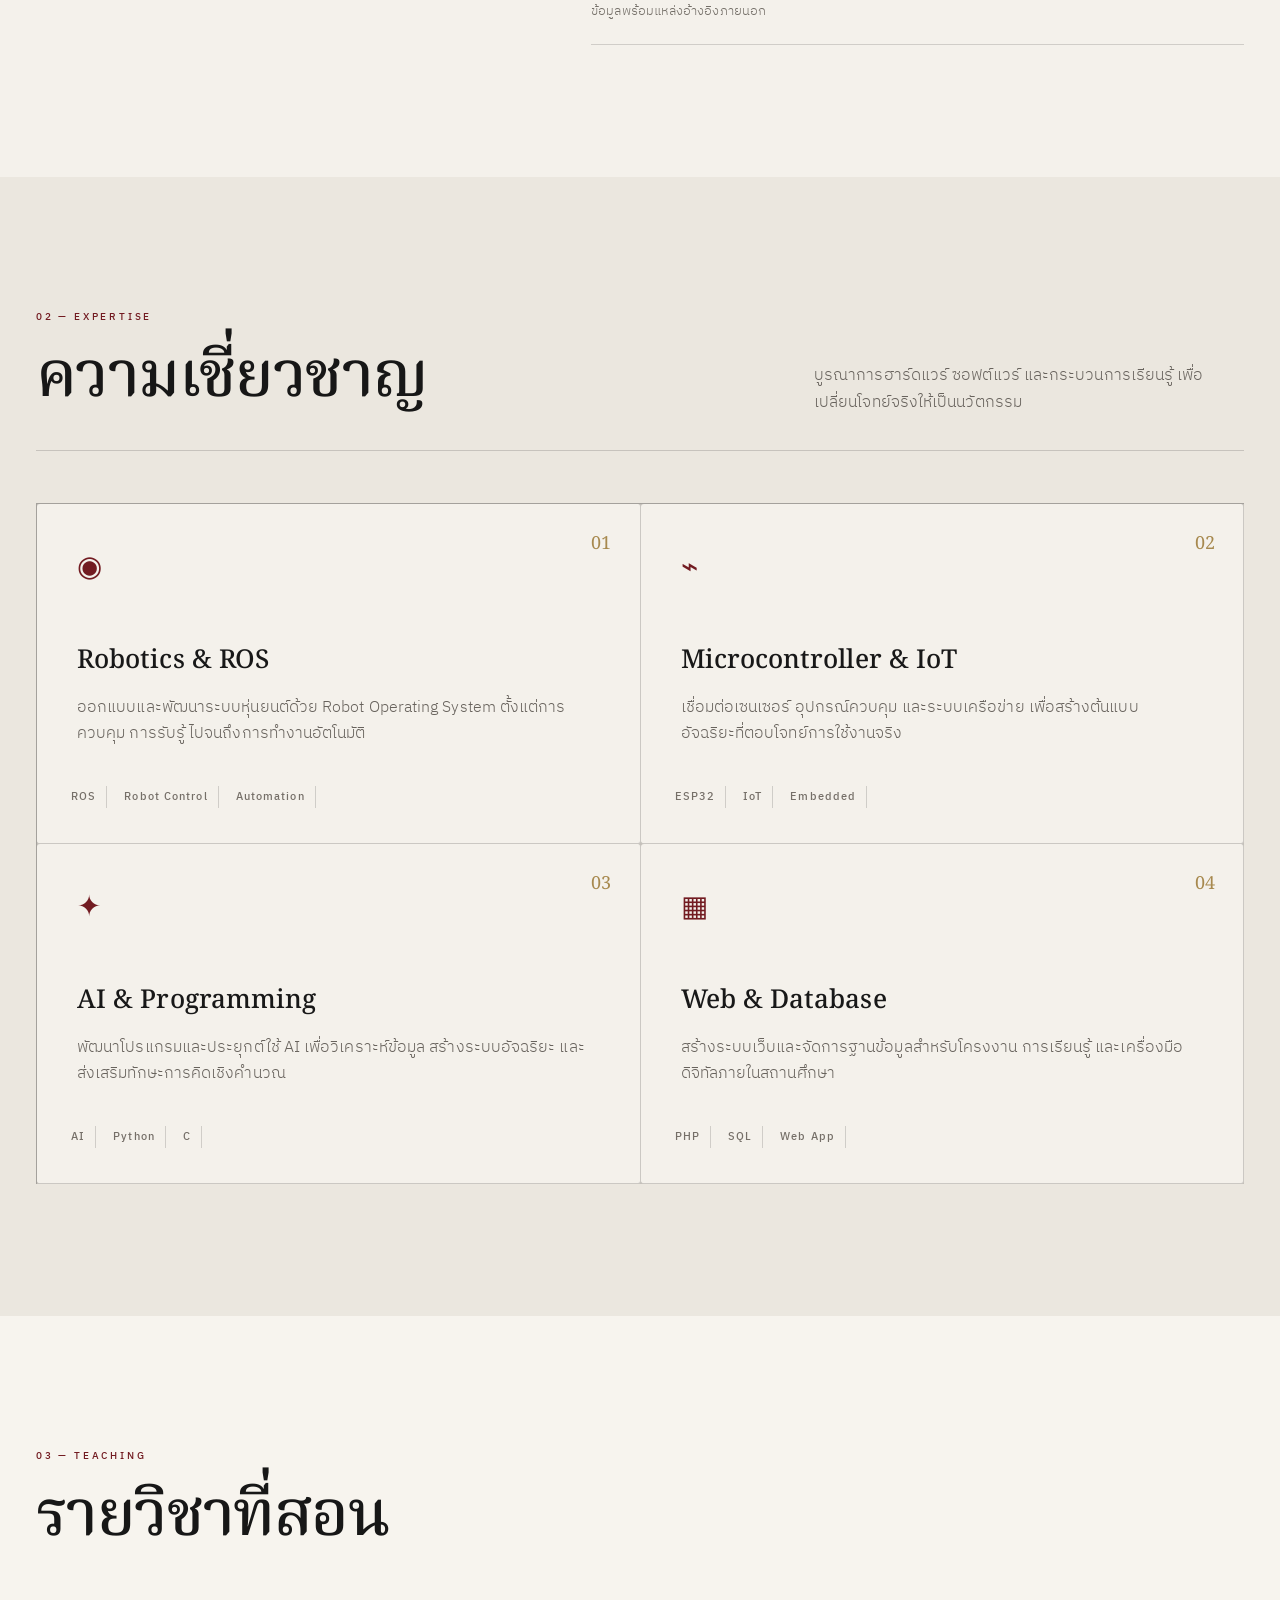
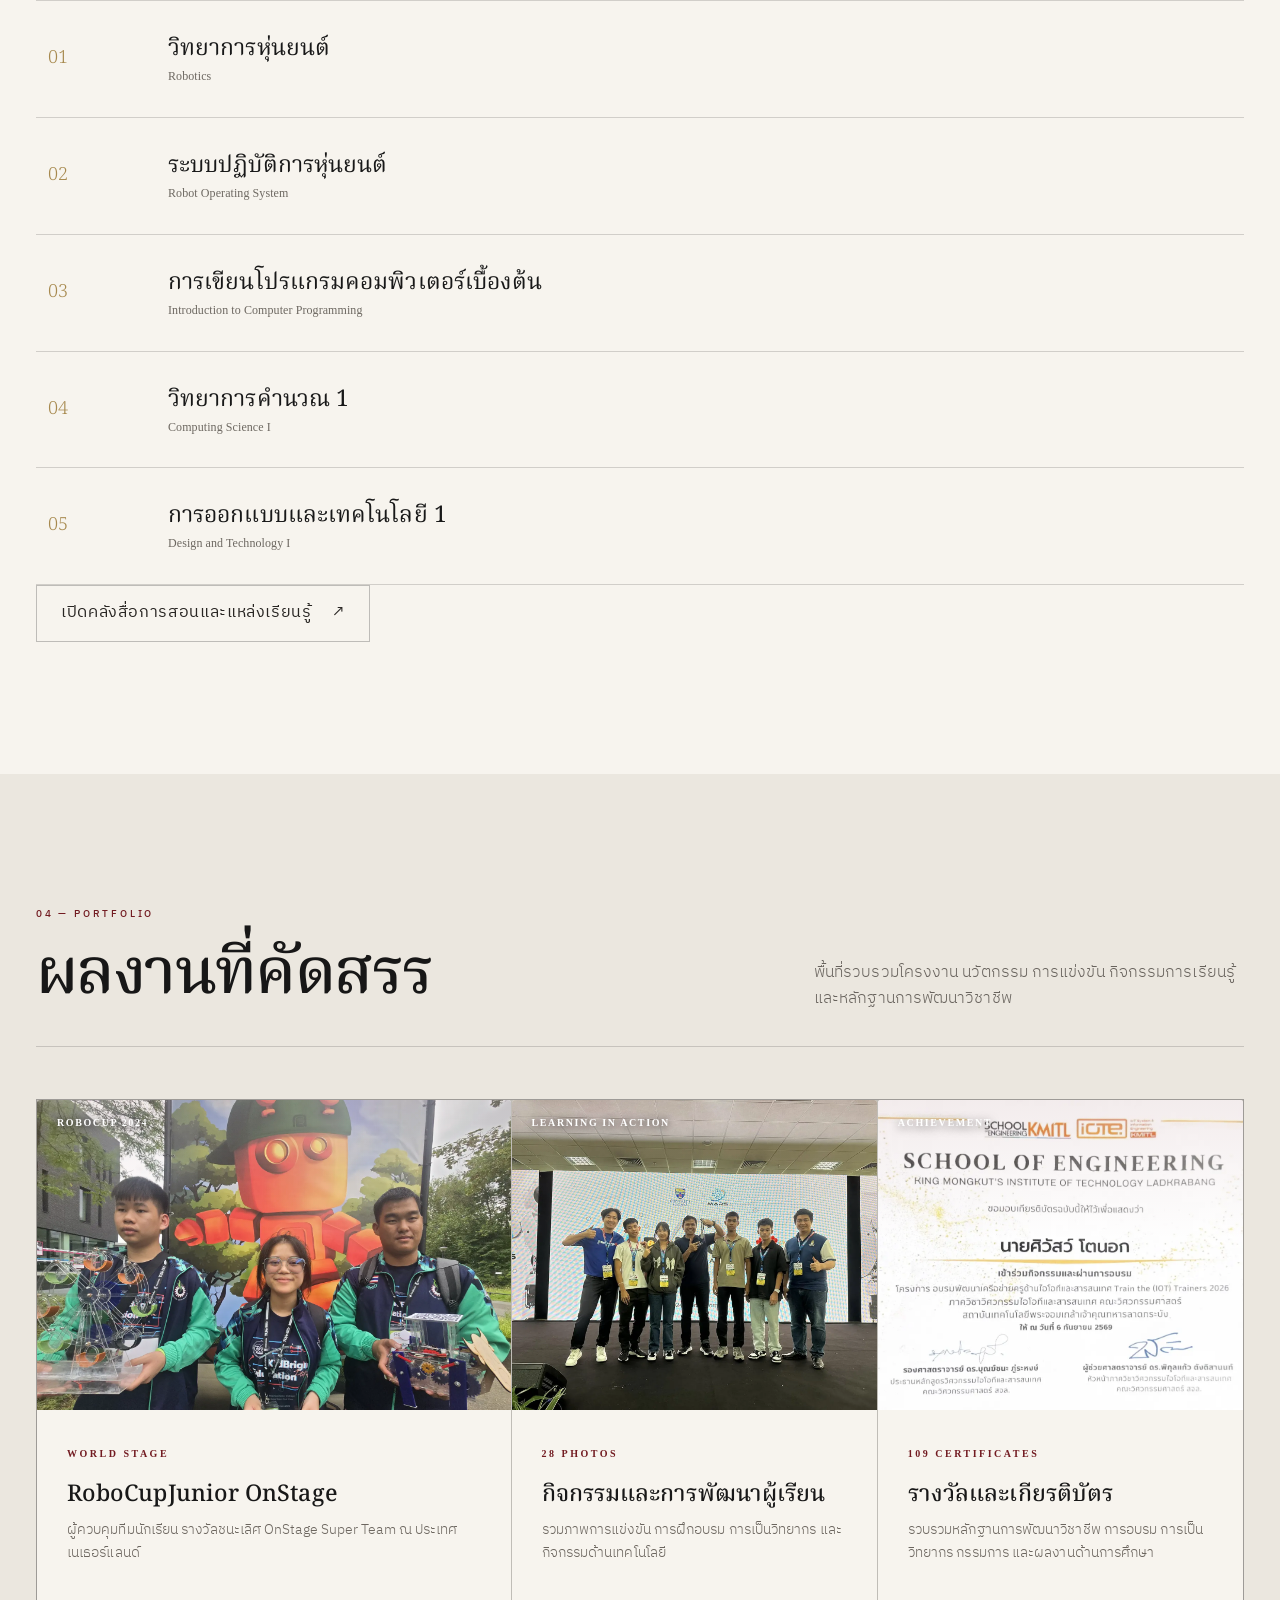
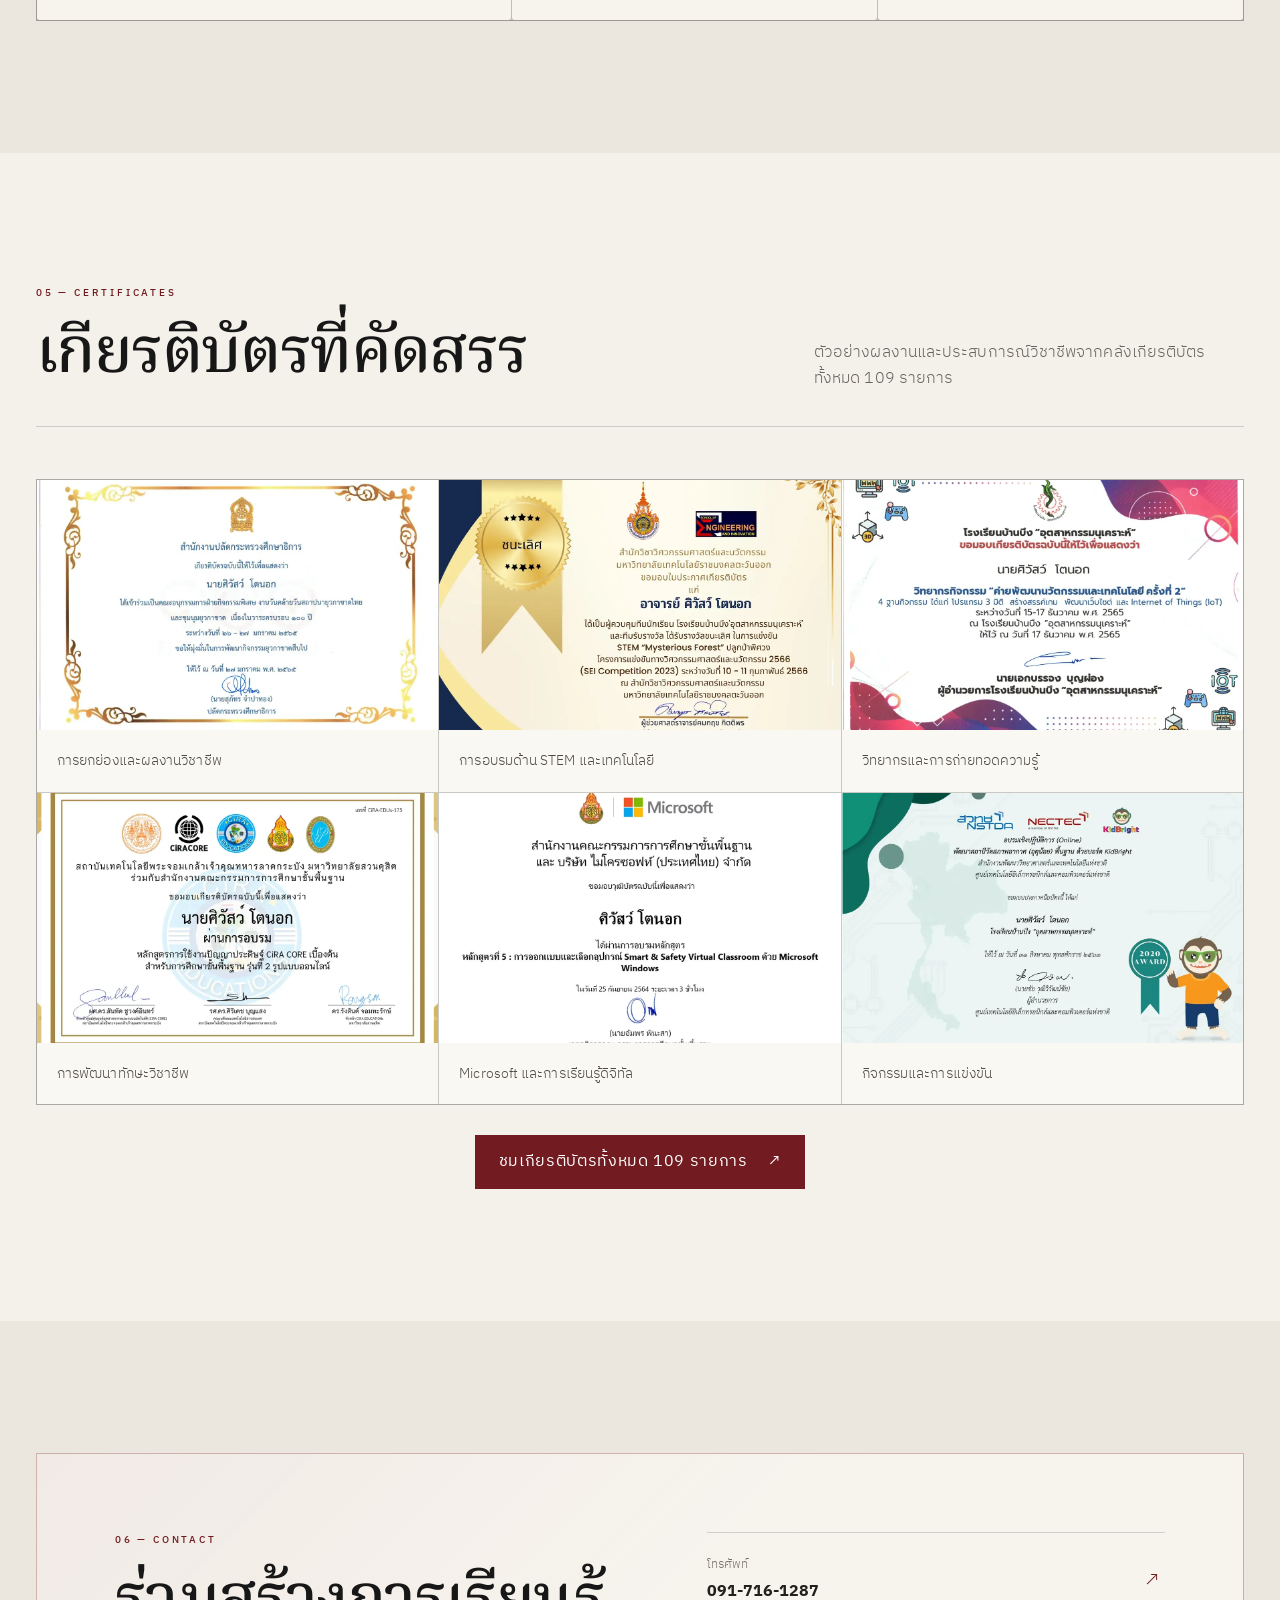
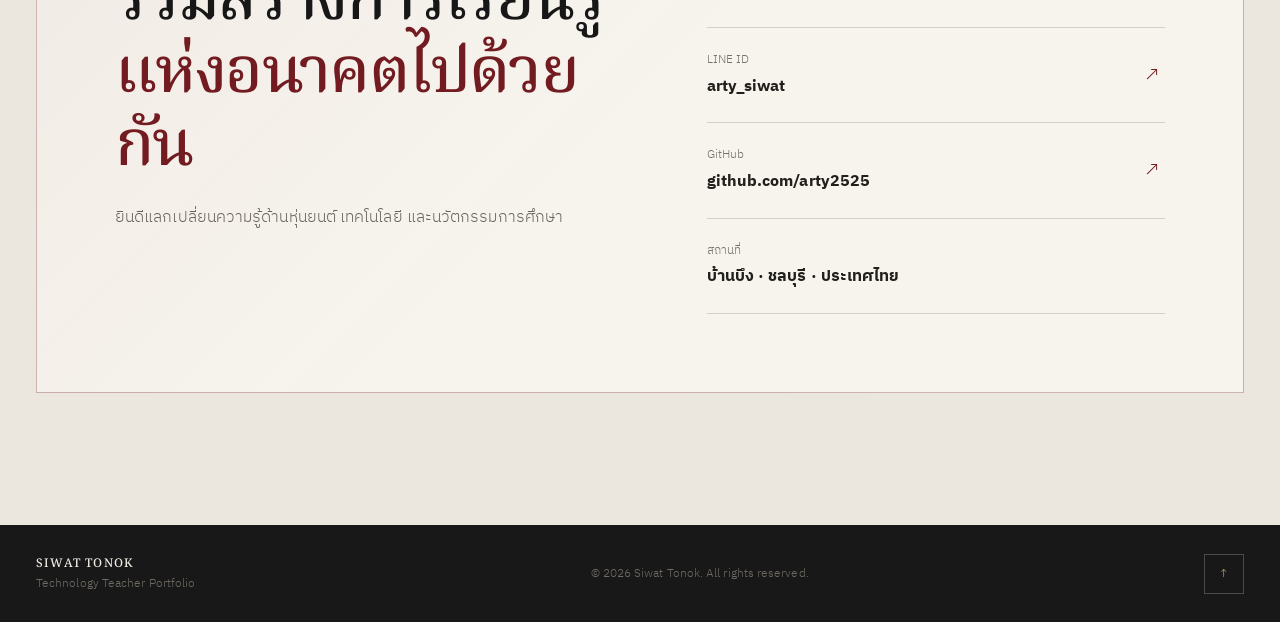
==== commit 421a09af: "Add teaching resources navigation to index.html" ====
--- a/index.html
+++ b/index.html
@@ -23,7 +23,7 @@
       <div class="nav-links">
         <a href="#about">เกี่ยวกับฉัน</a>
         <a href="#expertise">ความเชี่ยวชาญ</a>
-        <a href="#teaching">รายวิชาที่สอน</a>
+        <a href="teaching-resources.html">สื่อการสอน</a>
         <a href="biography.html">ประวัติและอ้างอิง</a>
         <a href="achievements.html">ผลงานและความสำเร็จ</a>
         <a href="#certificates">เกียรติบัตร</a>
@@ -108,6 +108,7 @@
           <article class="course reveal"><span class="course-level">ม.4</span><div><h3>วิทยาการคำนวณ 1</h3><p>Computing Science I</p></div><span class="course-arrow">↗</span></article>
           <article class="course reveal"><span class="course-level">ม.4</span><div><h3>การออกแบบและเทคโนโลยี 1</h3><p>Design and Technology I</p></div><span class="course-arrow">↗</span></article>
         </div>
+        <div class="teaching-action reveal"><a class="button ghost" href="teaching-resources.html">เปิดคลังสื่อการสอนและแหล่งเรียนรู้ <span>↗</span></a></div>
       </div>
     </section>
 
